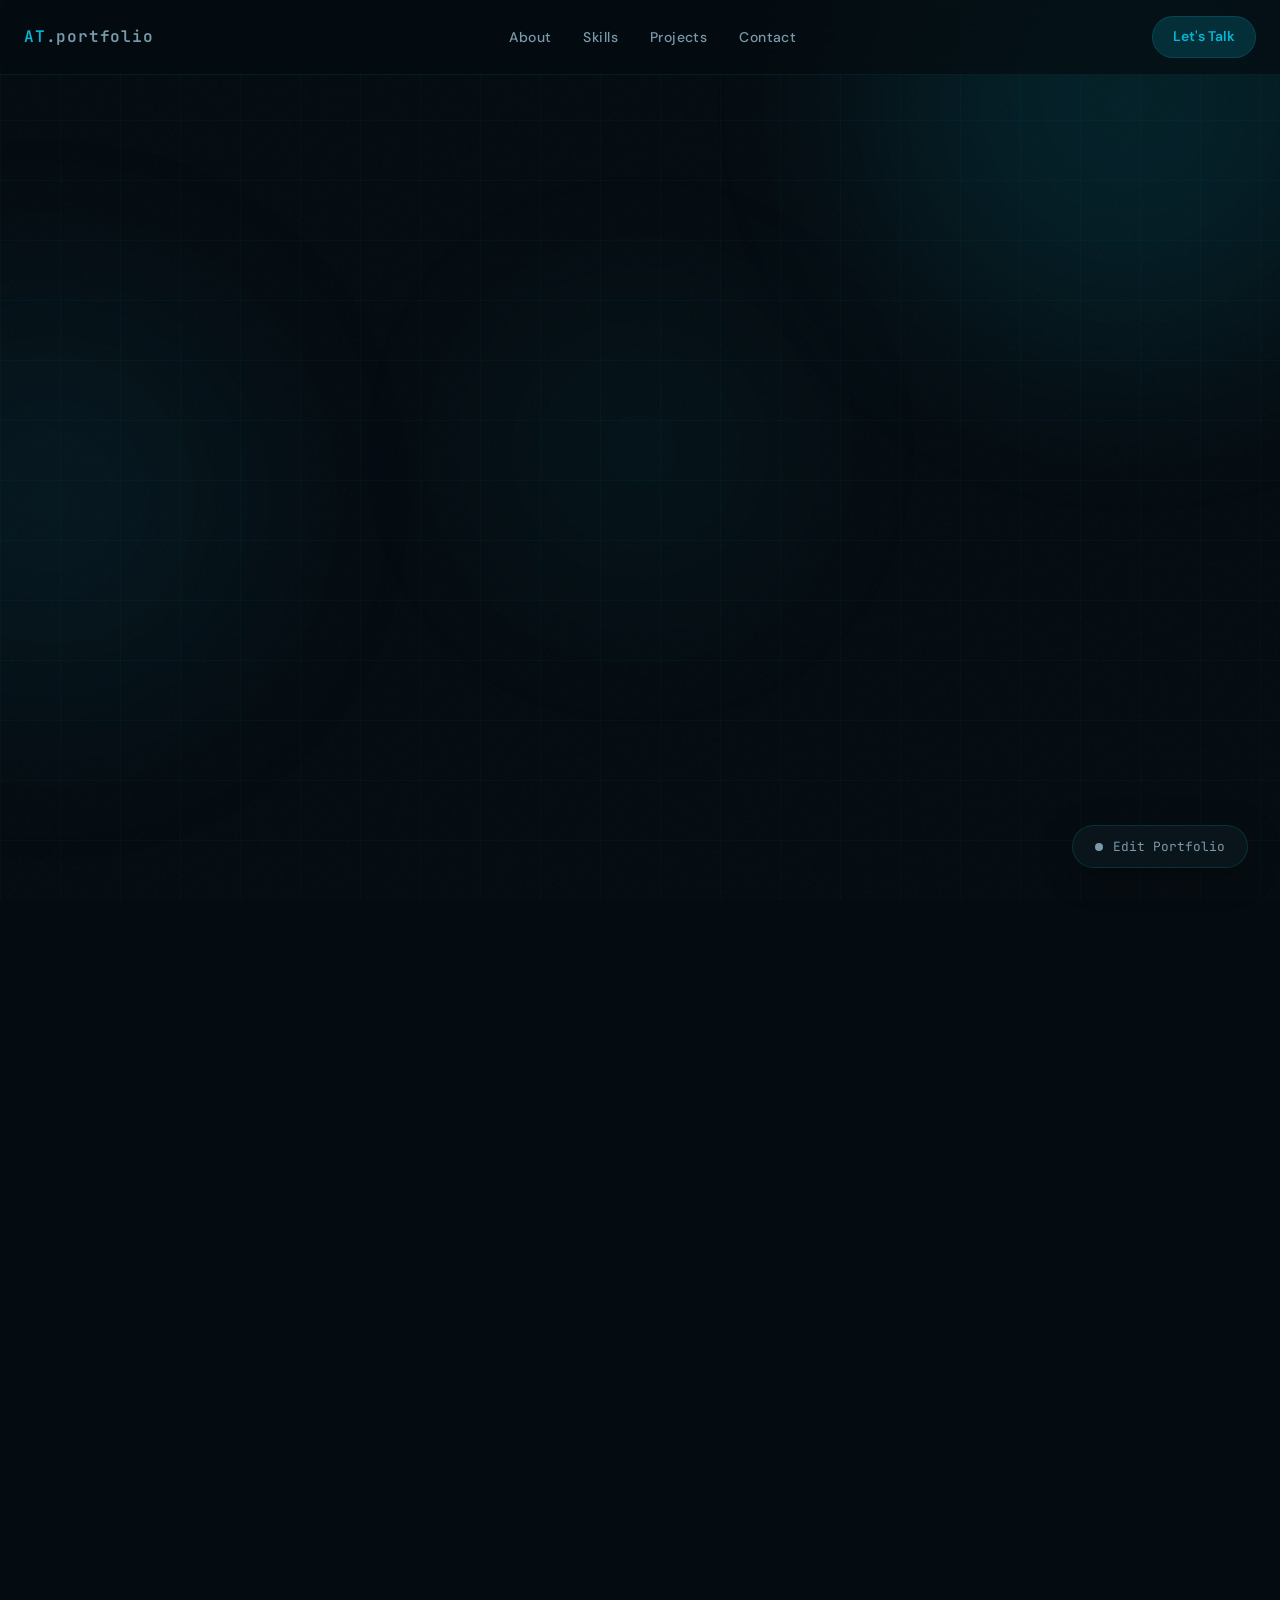
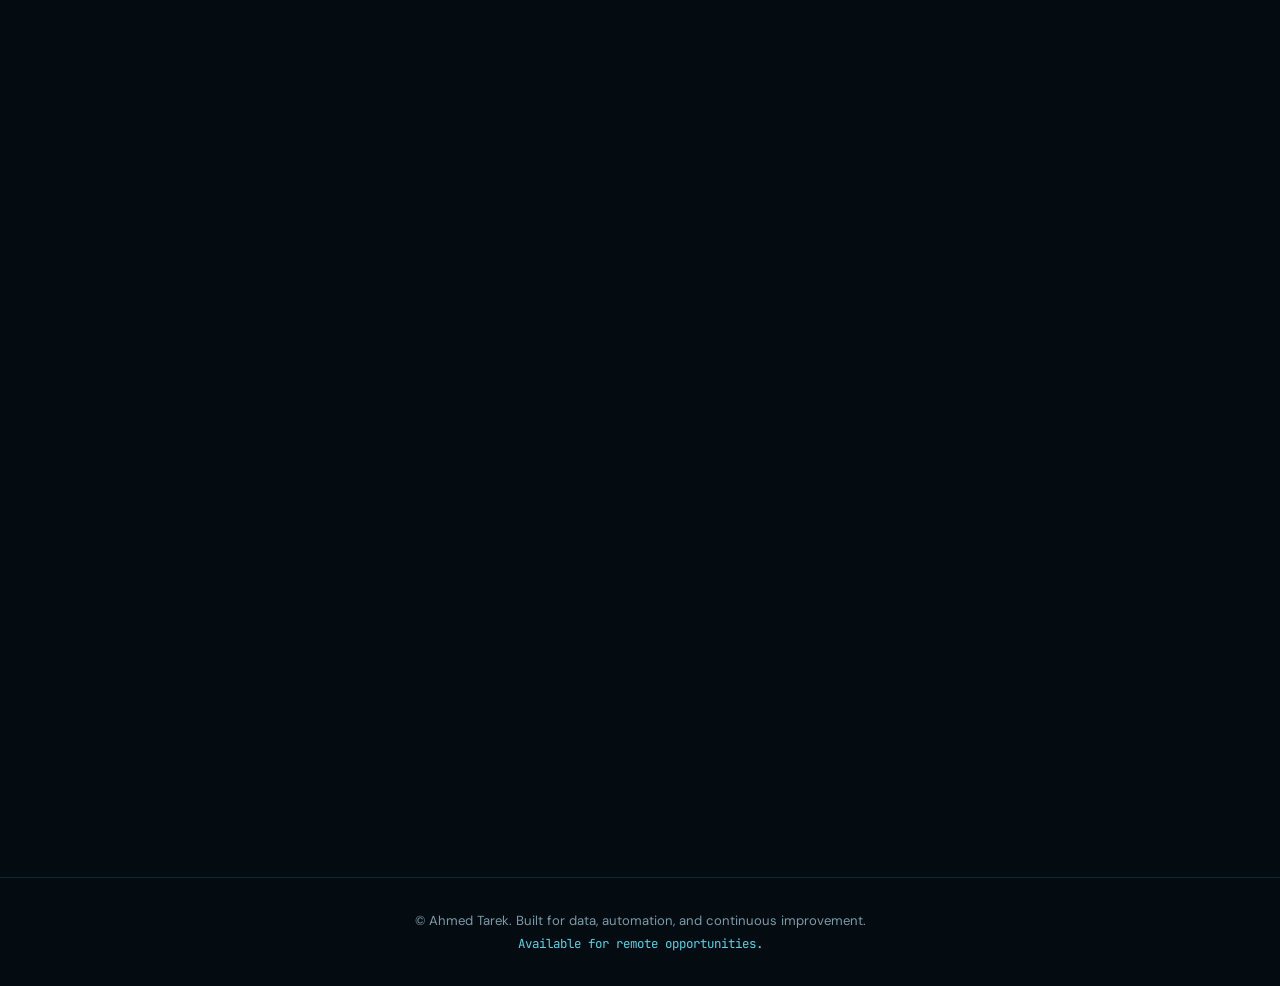
==== index.html @ b83abde2 "Add files via upload" ====
<!doctype html>
<html lang="en">
<head>
  <meta charset="UTF-8">
  <meta name="viewport" content="width=device-width, initial-scale=1.0">
  <meta name="description" content="Ahmed Tarek — data organization, Excel data cleaning, and n8n automation portfolio.">
  <meta name="theme-color" content="#050c11">
  <title>Ahmed Tarek | Data & Automation Portfolio</title>
  <link rel="preconnect" href="https://fonts.googleapis.com">
  <link rel="preconnect" href="https://fonts.gstatic.com" crossorigin>
  <link rel="stylesheet" href="styles.css">
</head>
<body>
  <div class="orb orb-1" aria-hidden="true"></div>
  <div class="orb orb-2" aria-hidden="true"></div>
  <div class="orb orb-3" aria-hidden="true"></div>

  <header id="navbar">
    <a class="nav-logo" href="#hero" aria-label="Ahmed Tarek portfolio home">AT<span>.portfolio</span></a>
    <nav aria-label="Primary navigation">
      <ul class="nav-links" id="nav-links">
        <li><a href="#about" onclick="closeMobileNav()">About</a></li>
        <li><a href="#skills" onclick="closeMobileNav()">Skills</a></li>
        <li><a href="#projects" onclick="closeMobileNav()">Projects</a></li>
        <li><a href="#contact" onclick="closeMobileNav()">Contact</a></li>
      </ul>
    </nav>
    <a class="nav-cta" href="#contact">Let's Talk</a>
    <button class="nav-hamburger" id="nav-hamburger" type="button" aria-label="Open navigation menu" aria-expanded="false" onclick="toggleMobileNav()">
      <span></span><span></span><span></span>
    </button>
  </header>

  <main>
    <section id="hero">
      <div class="hero-bg-grid" aria-hidden="true"></div>
      <div class="container" id="hero-content"></div>
    </section>

    <section id="about">
      <div class="container">
        <div class="section-header reveal">
          <p class="section-label">01 — About</p>
          <h2 class="section-title">Practical work with data and automation.</h2>
          <div class="section-line"></div>
        </div>
        <div id="about-content"></div>
      </div>
    </section>

    <section id="skills">
      <div class="container">
        <div class="section-header reveal">
          <p class="section-label">02 — Skills</p>
          <h2 class="section-title">Tools I use to make information useful.</h2>
          <div class="section-line"></div>
        </div>
        <div id="skills-content"></div>
      </div>
    </section>

    <section id="projects">
      <div class="container">
        <div class="section-header reveal">
          <p class="section-label">03 — Featured Work</p>
          <h2 class="section-title">Projects built to solve real workflow problems.</h2>
          <div class="section-line"></div>
        </div>
        <div class="projects-grid" id="projects-grid"></div>
      </div>
    </section>

    <section id="contact">
      <div class="container">
        <div class="glass reveal">
          <p class="section-label">04 — Contact</p>
          <h2 class="section-title">Let’s build something organized.</h2>
          <div class="section-line"></div>
          <p class="contact-subtitle">Open to entry-level roles, freelance data work, and workflow-automation projects.</p>
          <div class="contact-links" id="contact-links"></div>
        </div>
      </div>
    </section>
  </main>

  <footer>
    <p>© <span id="year"></span> Ahmed Tarek. Built for data, automation, and continuous improvement.</p>
    <p class="mono">Available for remote opportunities.</p>
  </footer>

  <button id="export-btn" type="button" onclick="exportUpdatedPortfolio()">⇩ Export Updated HTML</button>
  <button id="edit-fab" type="button" aria-pressed="false" onclick="toggleEditMode()"><span class="dot"></span><span class="edit-fab-label">Edit Portfolio</span></button>

  <div id="edit-modal" role="dialog" aria-modal="true" aria-labelledby="modal-title" aria-hidden="true">
    <div class="modal-box">
      <h2 class="modal-title" id="modal-title">Edit Project</h2>
      <form id="project-form">
        <div class="form-group"><label class="form-label" for="project-title-input">Project title *</label><input class="form-input" id="project-title-input" required></div>
        <div class="form-group"><label class="form-label" for="project-summary-input">Summary *</label><textarea class="form-textarea" id="project-summary-input" required></textarea></div>
        <div class="form-group"><label class="form-label" for="project-result-input">Result *</label><textarea class="form-textarea" id="project-result-input" required></textarea></div>
        <div class="form-group"><label class="form-label" for="project-tools-input">Tools — separated by commas</label><input class="form-input" id="project-tools-input" placeholder="Excel, Power Query, Data Cleaning"></div>
        <div class="form-group"><label class="form-label" for="project-image-input">Screenshot path</label><input class="form-input" id="project-image-input" placeholder="assets/projects/new-project.png"></div>
        <div class="form-group"><label class="form-label" for="project-github-input">GitHub URL</label><input class="form-input" id="project-github-input" type="url" placeholder="https://github.com/..."></div>
        <div class="form-group"><label class="form-label" for="project-demo-input">Live demo URL (optional)</label><input class="form-input" id="project-demo-input" type="url" placeholder="https://..."></div>
        <div class="modal-actions">
          <button class="modal-delete" id="delete-project-btn" type="button">Delete</button>
          <button class="modal-cancel" type="button" onclick="closeModal()">Cancel</button>
          <button class="modal-save" type="submit">Save Project</button>
        </div>
      </form>
    </div>
  </div>

  <script src="js/data.js"></script>
  <script src="js/render.js"></script>
  <script src="js/app.js"></script>
</body>
</html>
---- styles.css ----
@import url('https://fonts.googleapis.com/css2?family=DM+Sans:wght@300;400;500;600;700&family=JetBrains+Mono:wght@400;500;600&display=swap');

/* ============================================================
   AHMED TAREK PORTFOLIO  —  styles.css
   Dark theme · Teal/Cyan accent · Liquid glass cards
   ============================================================ */

/* ── Reset & Base ─────────────────────────────────────────── */
*, *::before, *::after { box-sizing: border-box; margin: 0; padding: 0; }

:root {
  --cyan:        #06B6D4;
  --cyan-dim:    rgba(6, 182, 212, 0.18);
  --cyan-glow:   rgba(6, 182, 212, 0.35);
  --cyan-subtle: rgba(6, 182, 212, 0.08);
  --bg:          #050c11;
  --bg2:         #0a141b;
  --surface:     rgba(255,255,255,0.04);
  --border:      rgba(6, 182, 212, 0.18);
  --border-hi:   rgba(255,255,255,0.12);
  --text:        #e2eaee;
  --text-dim:    #7a9aaa;
  --text-mono:   #56d4e8;
  --font-body:   'DM Sans', 'Inter', system-ui, sans-serif;
  --font-mono:   'JetBrains Mono', 'Fira Code', 'Courier New', monospace;
  --radius:      16px;
  --radius-sm:   10px;
  --blur:        blur(28px) saturate(160%);
  --shadow:      0 20px 60px rgba(0,0,0,0.5), 0 0 0 1px var(--border);
  --transition:  0.3s cubic-bezier(0.4, 0, 0.2, 1);
}

html { scroll-behavior: smooth; font-size: 16px; }

body {
  background: var(--bg);
  color: var(--text);
  font-family: var(--font-body);
  line-height: 1.7;
  overflow-x: hidden;
}

/* Import fonts from Google */

/* ── Scrollbar ────────────────────────────────────────────── */
::-webkit-scrollbar { width: 6px; }
::-webkit-scrollbar-track { background: var(--bg); }
::-webkit-scrollbar-thumb { background: var(--cyan-dim); border-radius: 3px; }

/* ── Selection ───────────────────────────────────────────── */
::selection { background: var(--cyan-dim); color: var(--cyan); }

/* ── Typography helpers ──────────────────────────────────── */
.mono     { font-family: var(--font-mono); color: var(--text-mono); }
.accent   { color: var(--cyan); }
.dim      { color: var(--text-dim); }
h1,h2,h3,h4 { font-weight: 600; line-height: 1.25; }

/* ── Liquid glass mixin ──────────────────────────────────── */
.glass {
  background: linear-gradient(
    135deg,
    rgba(6, 182, 212, 0.07) 0%,
    rgba(10, 20, 27, 0.65) 60%,
    rgba(6, 182, 212, 0.04) 100%
  );
  backdrop-filter: var(--blur);
  -webkit-backdrop-filter: var(--blur);
  border: 1px solid var(--border);
  border-top: 1px solid var(--border-hi);
  border-radius: var(--radius);
  box-shadow: var(--shadow),
              inset 0 1px 0 rgba(255,255,255,0.07),
              inset 0 -1px 0 rgba(6,182,212,0.05);
}

/* ── Noise texture overlay ───────────────────────────────── */
body::before {
  content: '';
  position: fixed;
  inset: 0;
  background-image: url("data:image/svg+xml,%3Csvg viewBox='0 0 256 256' xmlns='http://www.w3.org/2000/svg'%3E%3Cfilter id='noise'%3E%3CfeTurbulence type='fractalNoise' baseFrequency='0.9' numOctaves='4' stitchTiles='stitch'/%3E%3C/filter%3E%3Crect width='100%25' height='100%25' filter='url(%23noise)' opacity='0.04'/%3E%3C/svg%3E");
  pointer-events: none;
  z-index: 0;
  opacity: 0.5;
}

/* ── Ambient glow orbs ───────────────────────────────────── */
.orb {
  position: fixed;
  border-radius: 50%;
  filter: blur(100px);
  opacity: 0.12;
  pointer-events: none;
  z-index: 0;
}
.orb-1 { width: 500px; height: 500px; background: var(--cyan); top: -150px; right: -100px; animation: orbFloat 12s ease-in-out infinite; }
.orb-2 { width: 400px; height: 400px; background: #0e7490; bottom: 200px; left: -150px; animation: orbFloat 16s ease-in-out infinite reverse; }
.orb-3 { width: 300px; height: 300px; background: var(--cyan); top: 50%; left: 50%; transform: translate(-50%,-50%); animation: orbFloat 20s ease-in-out infinite; opacity: 0.06; }

@keyframes orbFloat {
  0%,100% { transform: translate(0,0) scale(1); }
  33%      { transform: translate(30px,-20px) scale(1.05); }
  66%      { transform: translate(-20px,30px) scale(0.97); }
}

/* ── Layout ───────────────────────────────────────────────── */
.container { max-width: 1100px; margin: 0 auto; padding: 0 24px; position: relative; z-index: 1; }

section { padding: 100px 0; }

/* ── Navbar ───────────────────────────────────────────────── */
#navbar {
  position: fixed; top: 0; left: 0; right: 0; z-index: 100;
  padding: 16px 24px;
  background: rgba(5, 12, 17, 0.7);
  backdrop-filter: blur(20px);
  -webkit-backdrop-filter: blur(20px);
  border-bottom: 1px solid rgba(6,182,212,0.1);
  display: flex; align-items: center; justify-content: space-between;
  transition: var(--transition);
}
#navbar.scrolled { background: rgba(5, 12, 17, 0.92); }

.nav-logo {
  font-family: var(--font-mono);
  color: var(--cyan);
  font-size: 1rem;
  font-weight: 600;
  letter-spacing: 0.05em;
  text-decoration: none;
}
.nav-logo span { color: var(--text-dim); }

.nav-links { display: flex; gap: 32px; list-style: none; }
.nav-links a {
  color: var(--text-dim);
  text-decoration: none;
  font-size: 0.875rem;
  font-weight: 500;
  transition: color var(--transition);
  letter-spacing: 0.03em;
}
.nav-links a:hover { color: var(--cyan); }

.nav-cta {
  background: var(--cyan-dim);
  border: 1px solid var(--border);
  color: var(--cyan);
  padding: 8px 20px;
  border-radius: 50px;
  font-size: 0.875rem;
  font-weight: 600;
  cursor: pointer;
  transition: var(--transition);
  text-decoration: none;
}
.nav-cta:hover { background: var(--cyan-glow); }

/* ── Hero ─────────────────────────────────────────────────── */
#hero {
  min-height: 100vh;
  display: flex; align-items: center;
  padding-top: 80px;
  position: relative;
  overflow: hidden;
}

.hero-grid {
  display: grid;
  grid-template-columns: 1fr auto;
  gap: 80px;
  align-items: center;
}

.hero-badge {
  display: inline-flex; align-items: center; gap: 8px;
  background: var(--cyan-subtle);
  border: 1px solid var(--border);
  border-radius: 50px;
  padding: 6px 16px;
  font-family: var(--font-mono);
  font-size: 0.78rem;
  color: var(--cyan);
  margin-bottom: 24px;
}
.hero-badge::before { content: '●'; font-size: 0.6rem; animation: blink 1.5s ease-in-out infinite; }
@keyframes blink { 0%,100% { opacity: 1; } 50% { opacity: 0.3; } }

.hero-title {
  font-size: clamp(2.4rem, 5vw, 4rem);
  font-weight: 700;
  letter-spacing: -0.02em;
  margin-bottom: 8px;
  line-height: 1.1;
}

.hero-tagline {
  font-family: var(--font-mono);
  font-size: clamp(0.85rem, 1.5vw, 1rem);
  color: var(--text-mono);
  margin-bottom: 32px;
  letter-spacing: 0.05em;
}

.hero-desc {
  color: var(--text-dim);
  font-size: 1.05rem;
  max-width: 520px;
  margin-bottom: 40px;
  line-height: 1.8;
}

.hero-btns { display: flex; gap: 16px; flex-wrap: wrap; }

.btn-primary {
  background: linear-gradient(135deg, var(--cyan), #0891b2);
  color: #050c11;
  padding: 12px 28px;
  border-radius: 50px;
  font-weight: 700;
  font-size: 0.9rem;
  text-decoration: none;
  border: none; cursor: pointer;
  transition: var(--transition);
  box-shadow: 0 0 24px var(--cyan-glow);
}
.btn-primary:hover { transform: translateY(-2px); box-shadow: 0 0 40px var(--cyan-glow); }

.btn-secondary {
  background: var(--cyan-subtle);
  color: var(--cyan);
  padding: 12px 28px;
  border-radius: 50px;
  font-weight: 600;
  font-size: 0.9rem;
  text-decoration: none;
  border: 1px solid var(--border);
  cursor: pointer;
  transition: var(--transition);
}
.btn-secondary:hover { background: var(--cyan-dim); transform: translateY(-2px); }

/* Profile photo */
.hero-photo-wrap {
  position: relative;
  flex-shrink: 0;
}
.hero-photo-ring {
  width: 220px; height: 220px;
  border-radius: 50%;
  padding: 3px;
  background: linear-gradient(135deg, var(--cyan), #0e7490, transparent);
  animation: rotateBorder 6s linear infinite;
}
@keyframes rotateBorder {
  from { transform: rotate(0deg); }
  to   { transform: rotate(360deg); }
}
.hero-photo {
  width: 100%; height: 100%;
  border-radius: 50%;
  object-fit: cover;
  background: var(--bg2);
  display: block;
  border: 3px solid var(--bg);
}
.hero-photo-glow {
  position: absolute;
  inset: -20px;
  border-radius: 50%;
  background: radial-gradient(circle, var(--cyan-glow) 0%, transparent 70%);
  z-index: -1;
  animation: glowPulse 3s ease-in-out infinite;
}
@keyframes glowPulse {
  0%,100% { opacity: 0.4; transform: scale(1); }
  50%      { opacity: 0.7; transform: scale(1.05); }
}

/* Parallax BG grid */
.hero-bg-grid {
  position: absolute;
  inset: 0;
  background-image:
    linear-gradient(rgba(6,182,212,0.04) 1px, transparent 1px),
    linear-gradient(90deg, rgba(6,182,212,0.04) 1px, transparent 1px);
  background-size: 60px 60px;
  z-index: 0;
  transform-origin: center;
}

/* ── Section headers ─────────────────────────────────────── */
.section-header { margin-bottom: 56px; }
.section-label {
  font-family: var(--font-mono);
  font-size: 0.78rem;
  color: var(--cyan);
  letter-spacing: 0.12em;
  text-transform: uppercase;
  margin-bottom: 10px;
}
.section-title {
  font-size: clamp(1.8rem, 3vw, 2.6rem);
  font-weight: 700;
  letter-spacing: -0.02em;
}
.section-line {
  width: 48px; height: 3px;
  background: linear-gradient(90deg, var(--cyan), transparent);
  border-radius: 2px;
  margin-top: 16px;
}

/* ── About ────────────────────────────────────────────────── */
#about .glass {
  padding: 40px 48px;
  display: grid;
  grid-template-columns: 1fr 1fr;
  gap: 48px;
  align-items: center;
}
.about-text p { color: var(--text-dim); font-size: 1rem; line-height: 1.9; margin-bottom: 16px; }
.about-stats { display: flex; flex-direction: column; gap: 20px; }
.stat-item {
  background: var(--cyan-subtle);
  border: 1px solid var(--border);
  border-radius: var(--radius-sm);
  padding: 20px 24px;
}
.stat-number { font-size: 2rem; font-weight: 700; color: var(--cyan); font-family: var(--font-mono); }
.stat-label  { font-size: 0.85rem; color: var(--text-dim); margin-top: 2px; }

/* ── Skills ───────────────────────────────────────────────── */
#skills .skills-grid {
  display: grid;
  grid-template-columns: repeat(3, 1fr);
  gap: 24px;
}
.skill-card { padding: 28px 24px; }
.skill-cat-title {
  font-family: var(--font-mono);
  font-size: 0.8rem;
  color: var(--cyan);
  letter-spacing: 0.1em;
  text-transform: uppercase;
  margin-bottom: 24px;
  border-bottom: 1px solid var(--border);
  padding-bottom: 12px;
}
.skill-item { margin-bottom: 20px; }
.skill-info { display: flex; justify-content: space-between; align-items: center; margin-bottom: 8px; }
.skill-name  { font-size: 0.9rem; font-weight: 500; }
.skill-label {
  font-family: var(--font-mono);
  font-size: 0.72rem;
  color: var(--text-mono);
  background: var(--cyan-subtle);
  border: 1px solid var(--border);
  padding: 2px 10px;
  border-radius: 20px;
}
.skill-bar-bg {
  height: 6px;
  background: rgba(255,255,255,0.06);
  border-radius: 3px;
  overflow: hidden;
}
.skill-bar-fill {
  height: 100%;
  background: linear-gradient(90deg, var(--cyan), #06d6f0);
  border-radius: 3px;
  width: 0;
  transition: width 1.2s cubic-bezier(0.4, 0, 0.2, 1);
  box-shadow: 0 0 8px var(--cyan-glow);
}
.skill-bar-fill.animated { width: var(--target-width); }

/* ── Projects ─────────────────────────────────────────────── */
#projects .projects-grid {
  display: grid;
  grid-template-columns: repeat(2, 1fr);
  gap: 28px;
}

.project-card {
  position: relative;
  overflow: hidden;
  transition: transform var(--transition), box-shadow var(--transition);
  cursor: default;
}
.project-card:hover {
  transform: translateY(-6px);
  box-shadow: 0 32px 80px rgba(0,0,0,0.6), 0 0 0 1px var(--border), 0 0 40px rgba(6,182,212,0.12);
}

.project-img {
  width: 100%;
  aspect-ratio: 16/9;
  object-fit: cover;
  background: var(--bg2);
  display: block;
  border-bottom: 1px solid var(--border);
  border-radius: var(--radius) var(--radius) 0 0;
}
.project-img-placeholder {
  width: 100%;
  aspect-ratio: 16/9;
  background: linear-gradient(135deg, var(--bg2) 0%, rgba(6,182,212,0.05) 100%);
  display: flex; align-items: center; justify-content: center;
  color: var(--text-dim);
  font-family: var(--font-mono);
  font-size: 0.8rem;
  border-bottom: 1px solid var(--border);
  border-radius: var(--radius) var(--radius) 0 0;
  letter-spacing: 0.08em;
}

.project-body { padding: 28px; }

.project-title {
  font-size: 1.15rem;
  font-weight: 700;
  margin-bottom: 12px;
  letter-spacing: -0.01em;
}

.project-summary {
  color: var(--text-dim);
  font-size: 0.9rem;
  line-height: 1.75;
  margin-bottom: 16px;
}

.project-result {
  background: var(--cyan-subtle);
  border: 1px solid var(--border);
  border-radius: var(--radius-sm);
  padding: 12px 16px;
  font-size: 0.85rem;
  color: var(--text-mono);
  margin-bottom: 20px;
  font-family: var(--font-mono);
  line-height: 1.5;
}
.project-result::before { content: '→ '; color: var(--cyan); }

.project-tools { display: flex; flex-wrap: wrap; gap: 8px; margin-bottom: 24px; }
.tool-tag {
  font-family: var(--font-mono);
  font-size: 0.72rem;
  color: var(--text-dim);
  background: rgba(255,255,255,0.04);
  border: 1px solid rgba(255,255,255,0.08);
  padding: 4px 12px;
  border-radius: 20px;
  letter-spacing: 0.04em;
}

.project-links { display: flex; gap: 12px; }

.project-link {
  display: inline-flex; align-items: center; gap: 6px;
  font-size: 0.82rem;
  font-weight: 600;
  color: var(--cyan);
  text-decoration: none;
  padding: 8px 18px;
  border: 1px solid var(--border);
  border-radius: 50px;
  background: var(--cyan-subtle);
  transition: var(--transition);
}
.project-link:hover { background: var(--cyan-dim); }

/* Edit mode overlay */
.edit-overlay {
  display: none;
  position: absolute;
  inset: 0;
  background: rgba(6,182,212,0.12);
  backdrop-filter: blur(2px);
  border-radius: var(--radius);
  align-items: flex-start;
  justify-content: flex-end;
  padding: 12px;
  z-index: 10;
}
body.edit-mode .project-card:hover .edit-overlay { display: flex; }
.edit-btn-icon {
  background: var(--cyan);
  color: #050c11;
  border: none;
  border-radius: 8px;
  padding: 8px 14px;
  font-size: 0.8rem;
  font-weight: 700;
  cursor: pointer;
  font-family: var(--font-mono);
}

/* Add project card */
.project-card-add {
  border: 2px dashed var(--border);
  border-radius: var(--radius);
  display: none;
  align-items: center;
  justify-content: center;
  flex-direction: column;
  gap: 12px;
  min-height: 300px;
  cursor: pointer;
  transition: var(--transition);
  background: var(--cyan-subtle);
}
body.edit-mode .project-card-add { display: flex; }
.project-card-add:hover { border-color: var(--cyan); background: var(--cyan-dim); }
.project-card-add span { color: var(--text-dim); font-size: 0.9rem; }
.add-icon { font-size: 2.5rem; color: var(--cyan); }

/* ── Contact ──────────────────────────────────────────────── */
#contact .glass { padding: 48px; text-align: center; }
#contact .section-line { margin: 16px auto 0; }
.contact-subtitle { color: var(--text-dim); margin: 24px auto 40px; max-width: 480px; font-size: 1rem; }
.contact-links { display: flex; flex-wrap: wrap; gap: 16px; justify-content: center; }
.contact-link {
  display: flex; align-items: center; gap: 10px;
  background: var(--cyan-subtle);
  border: 1px solid var(--border);
  border-radius: var(--radius-sm);
  padding: 14px 24px;
  text-decoration: none;
  color: var(--text);
  font-size: 0.9rem;
  font-weight: 500;
  transition: var(--transition);
}
.contact-link:hover { background: var(--cyan-dim); color: var(--cyan); border-color: var(--cyan); transform: translateY(-2px); }
.contact-link svg { width: 18px; height: 18px; flex-shrink: 0; }

/* ── Footer ───────────────────────────────────────────────── */
footer {
  border-top: 1px solid var(--border);
  padding: 32px 24px;
  text-align: center;
  color: var(--text-dim);
  font-size: 0.82rem;
  position: relative; z-index: 1;
}
footer .mono { font-size: 0.78rem; }

/* ── Edit mode UI ─────────────────────────────────────────── */
#edit-fab {
  position: fixed;
  bottom: 32px; right: 32px;
  z-index: 200;
  background: var(--bg2);
  border: 1px solid var(--border);
  border-radius: 50px;
  padding: 12px 22px;
  display: flex; align-items: center; gap: 10px;
  cursor: pointer;
  font-family: var(--font-mono);
  font-size: 0.8rem;
  color: var(--text-dim);
  transition: var(--transition);
  box-shadow: 0 8px 32px rgba(0,0,0,0.4);
}
#edit-fab:hover { border-color: var(--cyan); color: var(--cyan); }
#edit-fab.active { background: var(--cyan); color: #050c11; border-color: var(--cyan); }
#edit-fab .dot { width: 8px; height: 8px; border-radius: 50%; background: currentColor; }

#export-btn {
  position: fixed;
  bottom: 90px; right: 32px;
  z-index: 200;
  background: linear-gradient(135deg, var(--cyan), #0891b2);
  border: none;
  border-radius: 50px;
  padding: 12px 22px;
  display: none;
  align-items: center; gap: 8px;
  cursor: pointer;
  font-family: var(--font-mono);
  font-size: 0.8rem;
  color: #050c11;
  font-weight: 700;
  transition: var(--transition);
  box-shadow: 0 0 24px var(--cyan-glow);
}
body.edit-mode #export-btn { display: flex; }
#export-btn:hover { transform: translateY(-2px); box-shadow: 0 0 40px var(--cyan-glow); }

/* ── Modal ────────────────────────────────────────────────── */
#edit-modal {
  display: none;
  position: fixed; inset: 0;
  z-index: 500;
  background: rgba(5,12,17,0.85);
  backdrop-filter: blur(8px);
  align-items: center; justify-content: center;
  padding: 24px;
}
#edit-modal.open { display: flex; }
.modal-box {
  width: 100%; max-width: 620px;
  max-height: 90vh;
  overflow-y: auto;
  background: var(--bg2);
  border: 1px solid var(--border);
  border-radius: var(--radius);
  padding: 36px;
  box-shadow: 0 40px 100px rgba(0,0,0,0.6);
}
.modal-title {
  font-size: 1.2rem;
  font-weight: 700;
  margin-bottom: 28px;
  color: var(--cyan);
  font-family: var(--font-mono);
  border-bottom: 1px solid var(--border);
  padding-bottom: 16px;
}
.form-group { margin-bottom: 20px; }
.form-label {
  display: block;
  font-family: var(--font-mono);
  font-size: 0.78rem;
  color: var(--text-dim);
  text-transform: uppercase;
  letter-spacing: 0.08em;
  margin-bottom: 8px;
}
.form-input, .form-textarea {
  width: 100%;
  background: rgba(255,255,255,0.04);
  border: 1px solid var(--border);
  border-radius: var(--radius-sm);
  padding: 12px 16px;
  color: var(--text);
  font-family: var(--font-body);
  font-size: 0.9rem;
  outline: none;
  transition: border-color var(--transition);
}
.form-input:focus, .form-textarea:focus { border-color: var(--cyan); }
.form-textarea { min-height: 100px; resize: vertical; }
.modal-actions { display: flex; gap: 12px; justify-content: flex-end; margin-top: 24px; }
.modal-save {
  background: linear-gradient(135deg, var(--cyan), #0891b2);
  color: #050c11; border: none;
  padding: 10px 24px;
  border-radius: 50px;
  font-weight: 700; font-size: 0.875rem;
  cursor: pointer; transition: var(--transition);
}
.modal-save:hover { transform: translateY(-1px); }
.modal-cancel {
  background: transparent;
  color: var(--text-dim);
  border: 1px solid var(--border);
  padding: 10px 24px;
  border-radius: 50px;
  font-size: 0.875rem;
  cursor: pointer; transition: var(--transition);
}
.modal-cancel:hover { border-color: var(--text-dim); color: var(--text); }
.modal-delete {
  background: rgba(239,68,68,0.1);
  color: #f87171;
  border: 1px solid rgba(239,68,68,0.3);
  padding: 10px 24px;
  border-radius: 50px;
  font-size: 0.875rem;
  cursor: pointer; transition: var(--transition);
  margin-right: auto;
}
.modal-delete:hover { background: rgba(239,68,68,0.2); }

/* ── Scroll animations ───────────────────────────────────── */
.reveal {
  opacity: 0;
  transform: translateY(40px);
  transition: opacity 0.7s cubic-bezier(0.4,0,0.2,1), transform 0.7s cubic-bezier(0.4,0,0.2,1);
}
.reveal.visible { opacity: 1; transform: translateY(0); }
.reveal-delay-1 { transition-delay: 0.1s; }
.reveal-delay-2 { transition-delay: 0.2s; }
.reveal-delay-3 { transition-delay: 0.3s; }

/* ── Mobile nav ───────────────────────────────────────────── */
.nav-hamburger { display: none; cursor: pointer; flex-direction: column; gap: 5px; background: none; border: none; padding: 4px; }
.nav-hamburger span { width: 22px; height: 2px; background: var(--text-dim); border-radius: 1px; transition: var(--transition); display: block; }

/* ── Responsive ───────────────────────────────────────────── */
@media (max-width: 900px) {
  .hero-grid { grid-template-columns: 1fr; text-align: center; }
  .hero-photo-wrap { margin: 0 auto; }
  .hero-desc { max-width: 100%; }
  .hero-btns { justify-content: center; }
  #about .glass { grid-template-columns: 1fr; gap: 32px; }
  #skills .skills-grid { grid-template-columns: 1fr; }
  #projects .projects-grid { grid-template-columns: 1fr; }
}
@media (max-width: 600px) {
  .nav-links { display: none; }
  .nav-hamburger { display: flex; }
  #about .glass { padding: 24px; }
  .modal-box { padding: 24px; }
}


/* ── Portfolio completion additions ──────────────────────── */
.project-card-add { font: inherit; color: inherit; }
.nav-hamburger { z-index: 101; }
.nav-cta { display: inline-flex; align-items: center; justify-content: center; }
#export-btn:disabled { opacity: 0.7; cursor: wait; transform: none; }

@media (max-width: 600px) {
  #navbar { padding: 14px 18px; }
  .nav-cta { display: none; }
  .nav-links.mobile-open {
    display: flex;
    position: absolute;
    top: calc(100% + 1px);
    left: 0;
    right: 0;
    flex-direction: column;
    gap: 0;
    padding: 12px 18px 18px;
    background: rgba(5, 12, 17, 0.98);
    border-bottom: 1px solid var(--border);
  }
  .nav-links.mobile-open a { display: block; padding: 12px 0; }
  .hero-photo-ring { width: 180px; height: 180px; }
  section { padding: 72px 0; }
  #contact .glass { padding: 32px 22px; }
  #edit-fab { right: 18px; bottom: 18px; }
  #export-btn { right: 18px; bottom: 78px; }
}
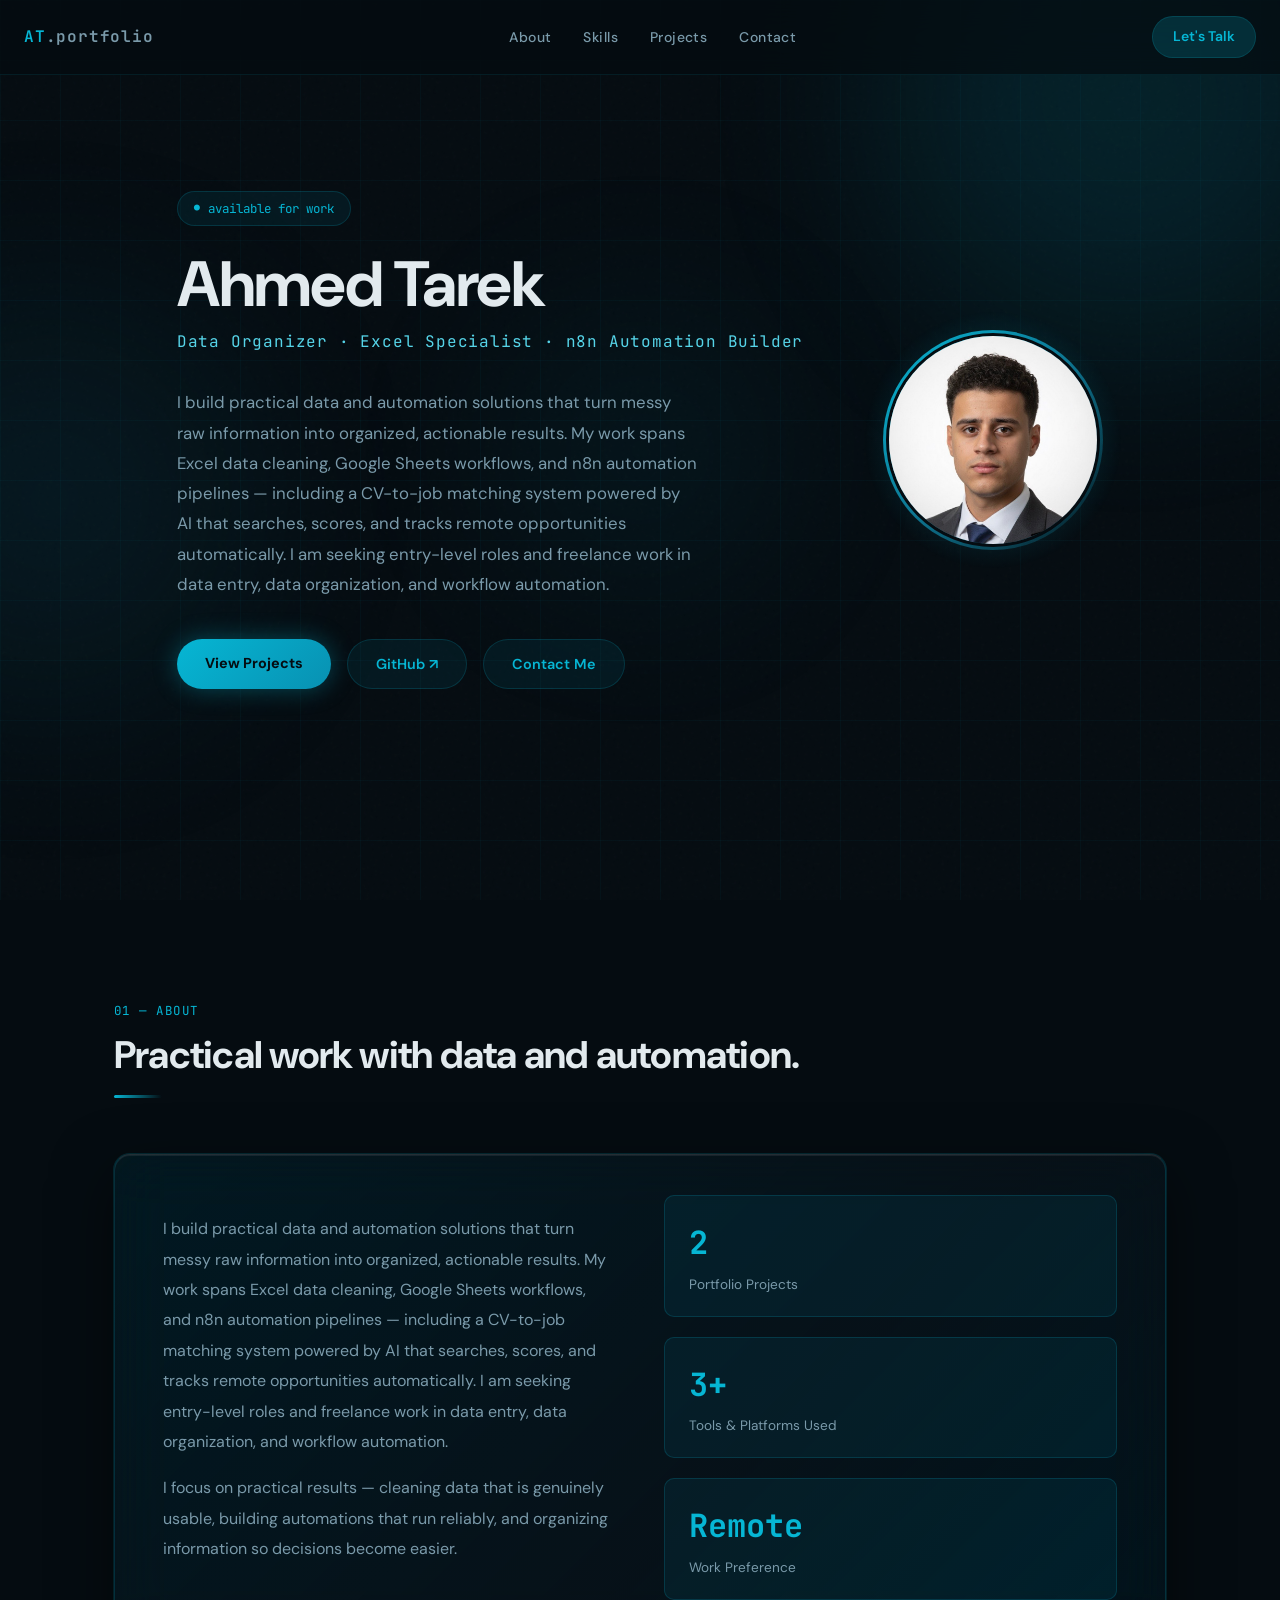
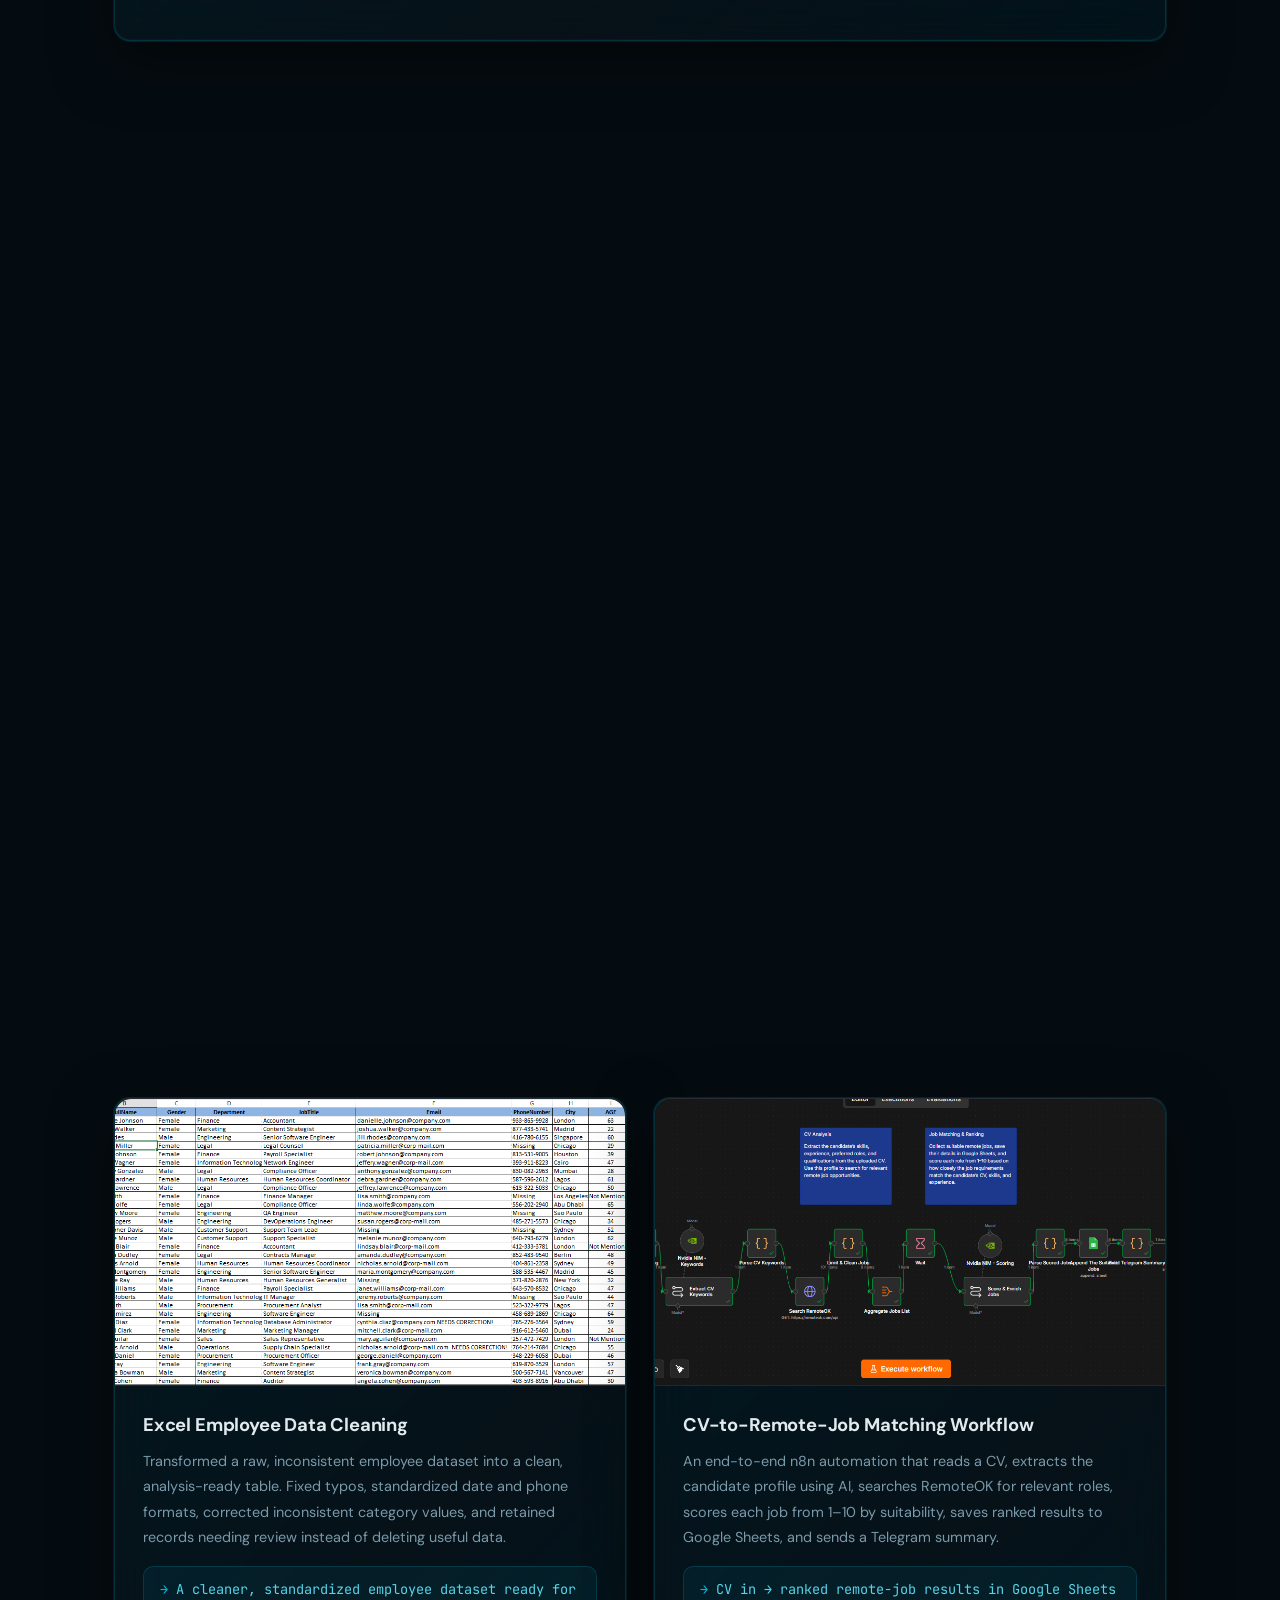
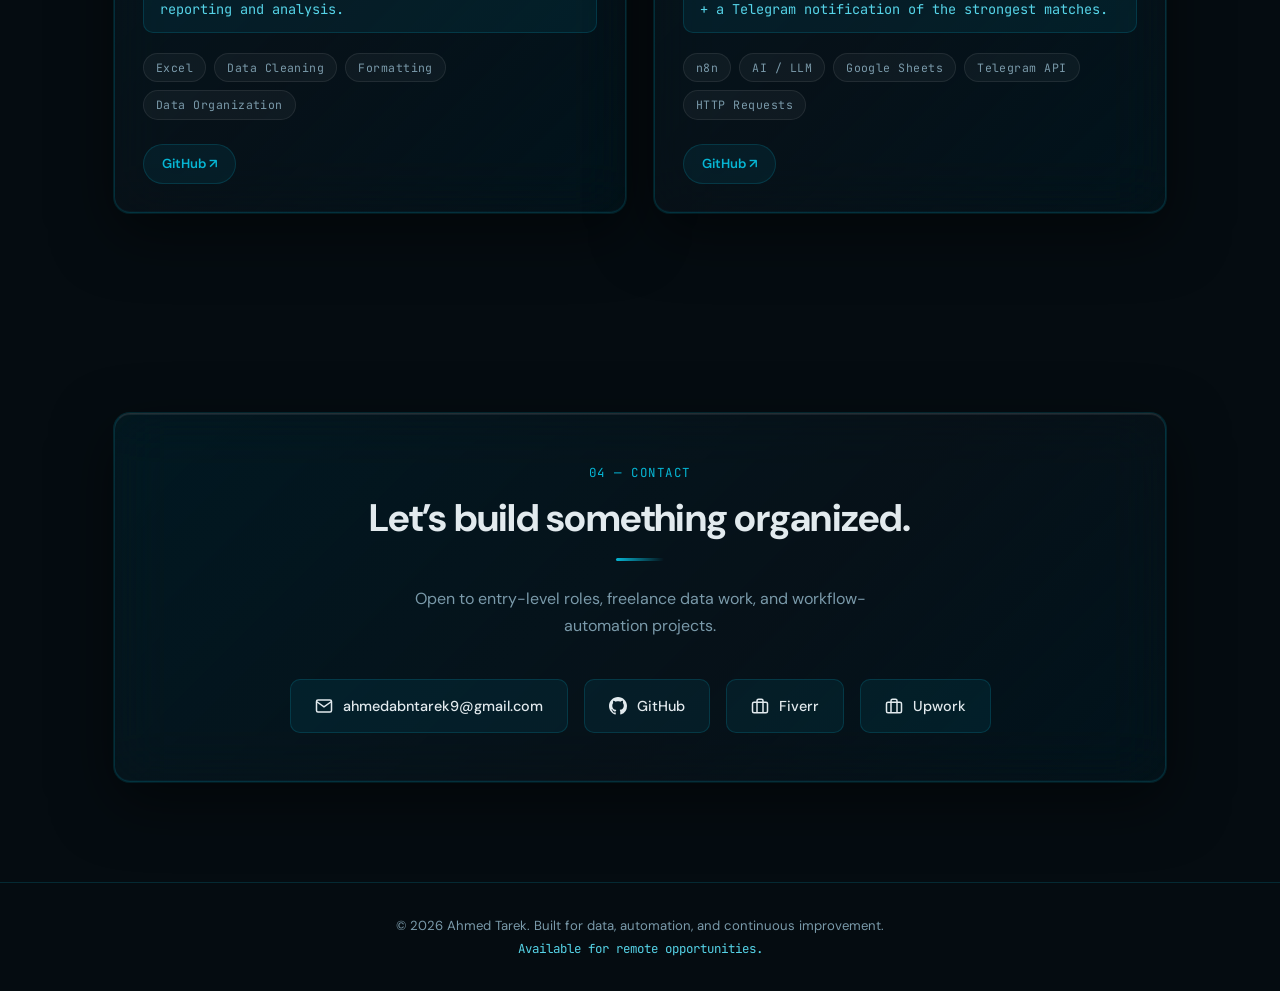
==== commit edf0bff8: "Remove export and edit buttons from index.html Removed export and edit buttons from the footer." ====
--- a/index.html
+++ b/index.html
@@ -88,8 +88,6 @@
     <p class="mono">Available for remote opportunities.</p>
   </footer>
 
-  <button id="export-btn" type="button" onclick="exportUpdatedPortfolio()">⇩ Export Updated HTML</button>
-  <button id="edit-fab" type="button" aria-pressed="false" onclick="toggleEditMode()"><span class="dot"></span><span class="edit-fab-label">Edit Portfolio</span></button>
 
   <div id="edit-modal" role="dialog" aria-modal="true" aria-labelledby="modal-title" aria-hidden="true">
     <div class="modal-box">
--- a/styles.css
+++ b/styles.css
@@ -251,7 +251,7 @@
   border-radius: 50%;
   padding: 3px;
   background: linear-gradient(135deg, var(--cyan), #0e7490, transparent);
-  animation: rotateBorder 6s linear infinite;
+  animation: none;
 }
 @keyframes rotateBorder {
   from { transform: rotate(0deg); }
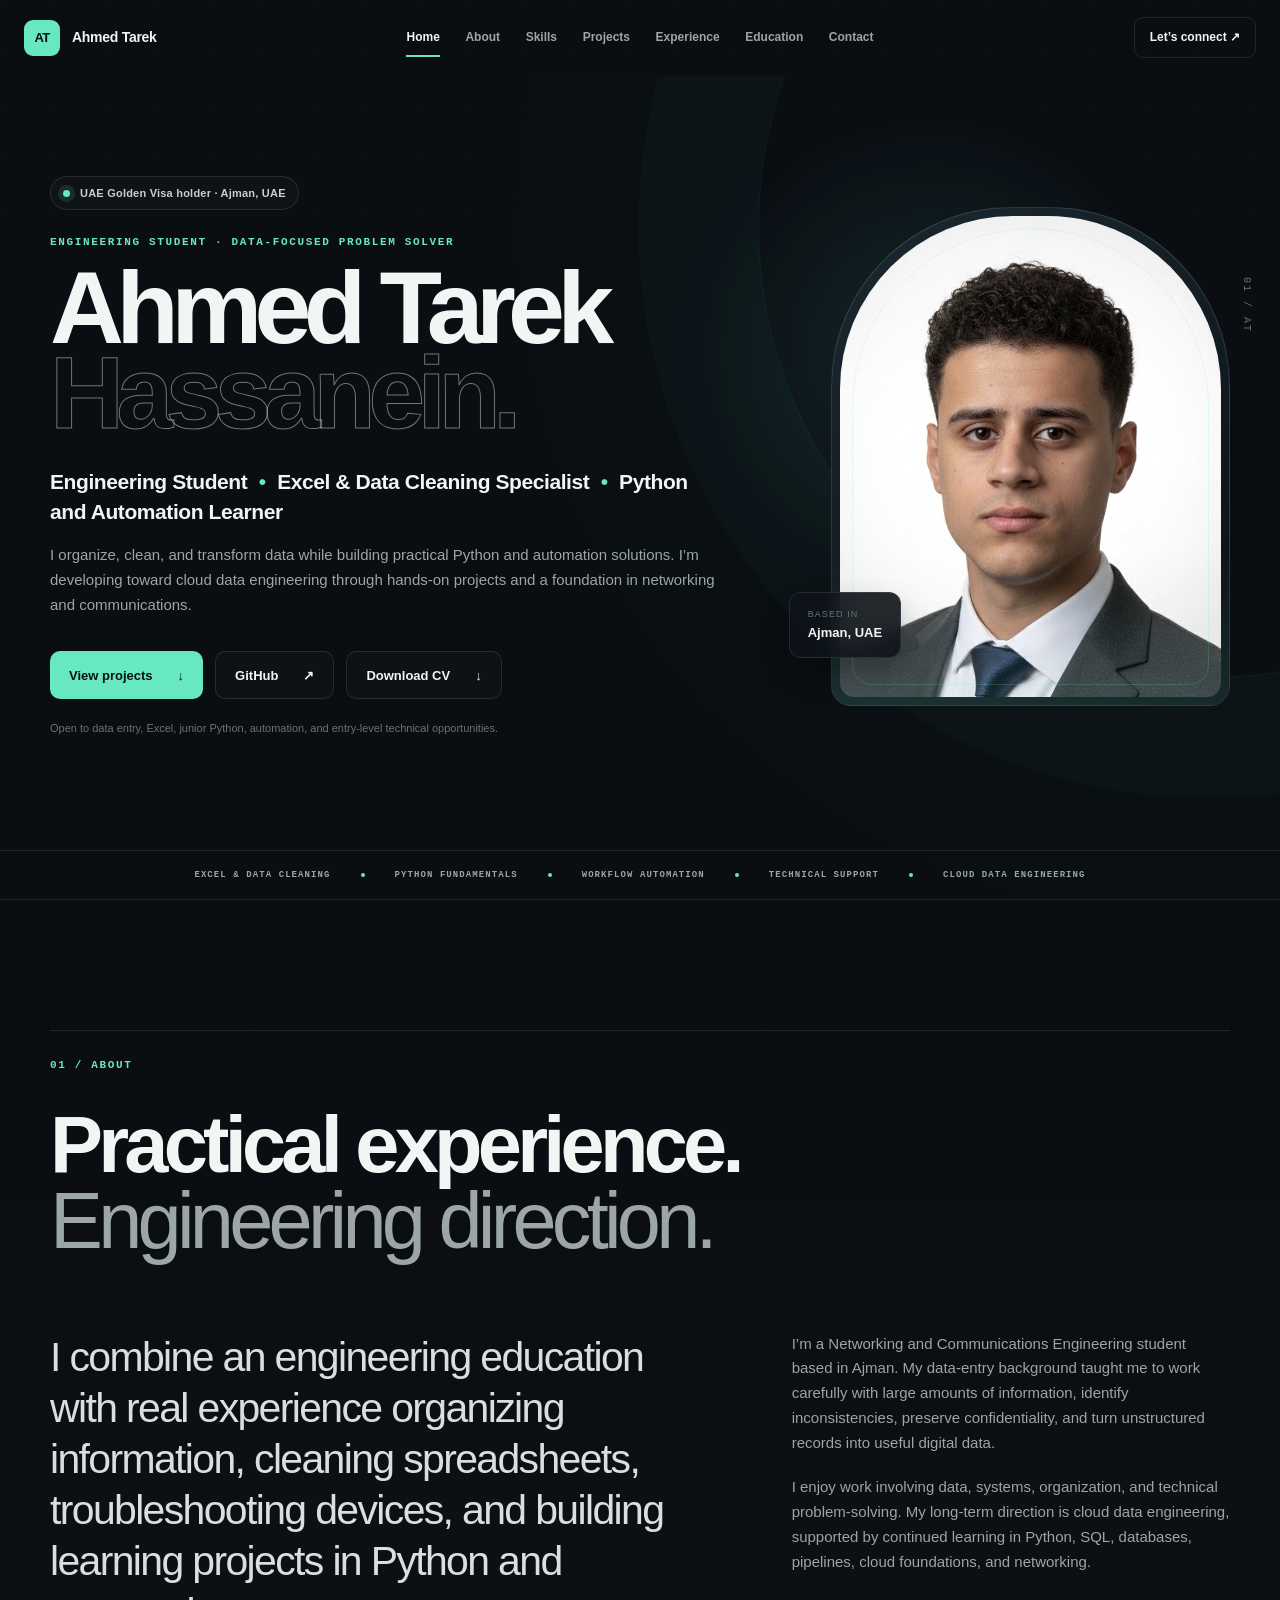
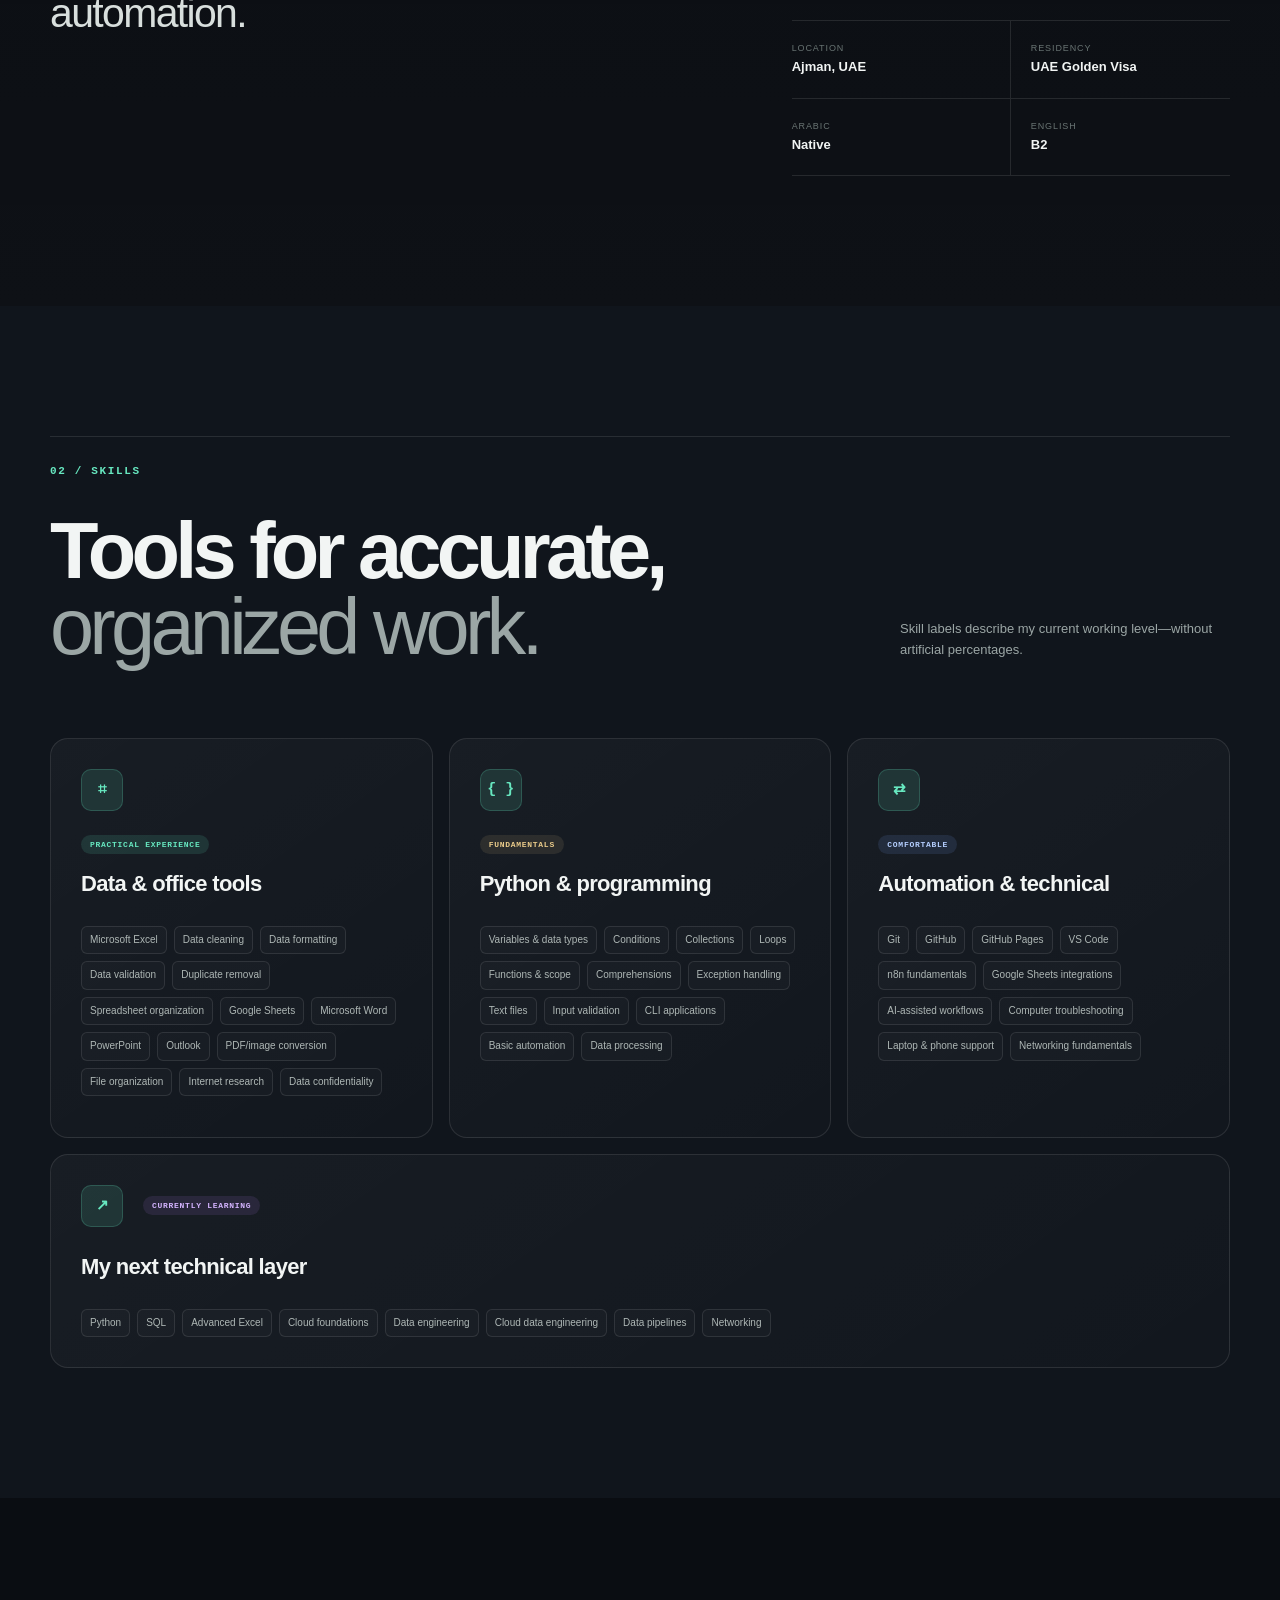
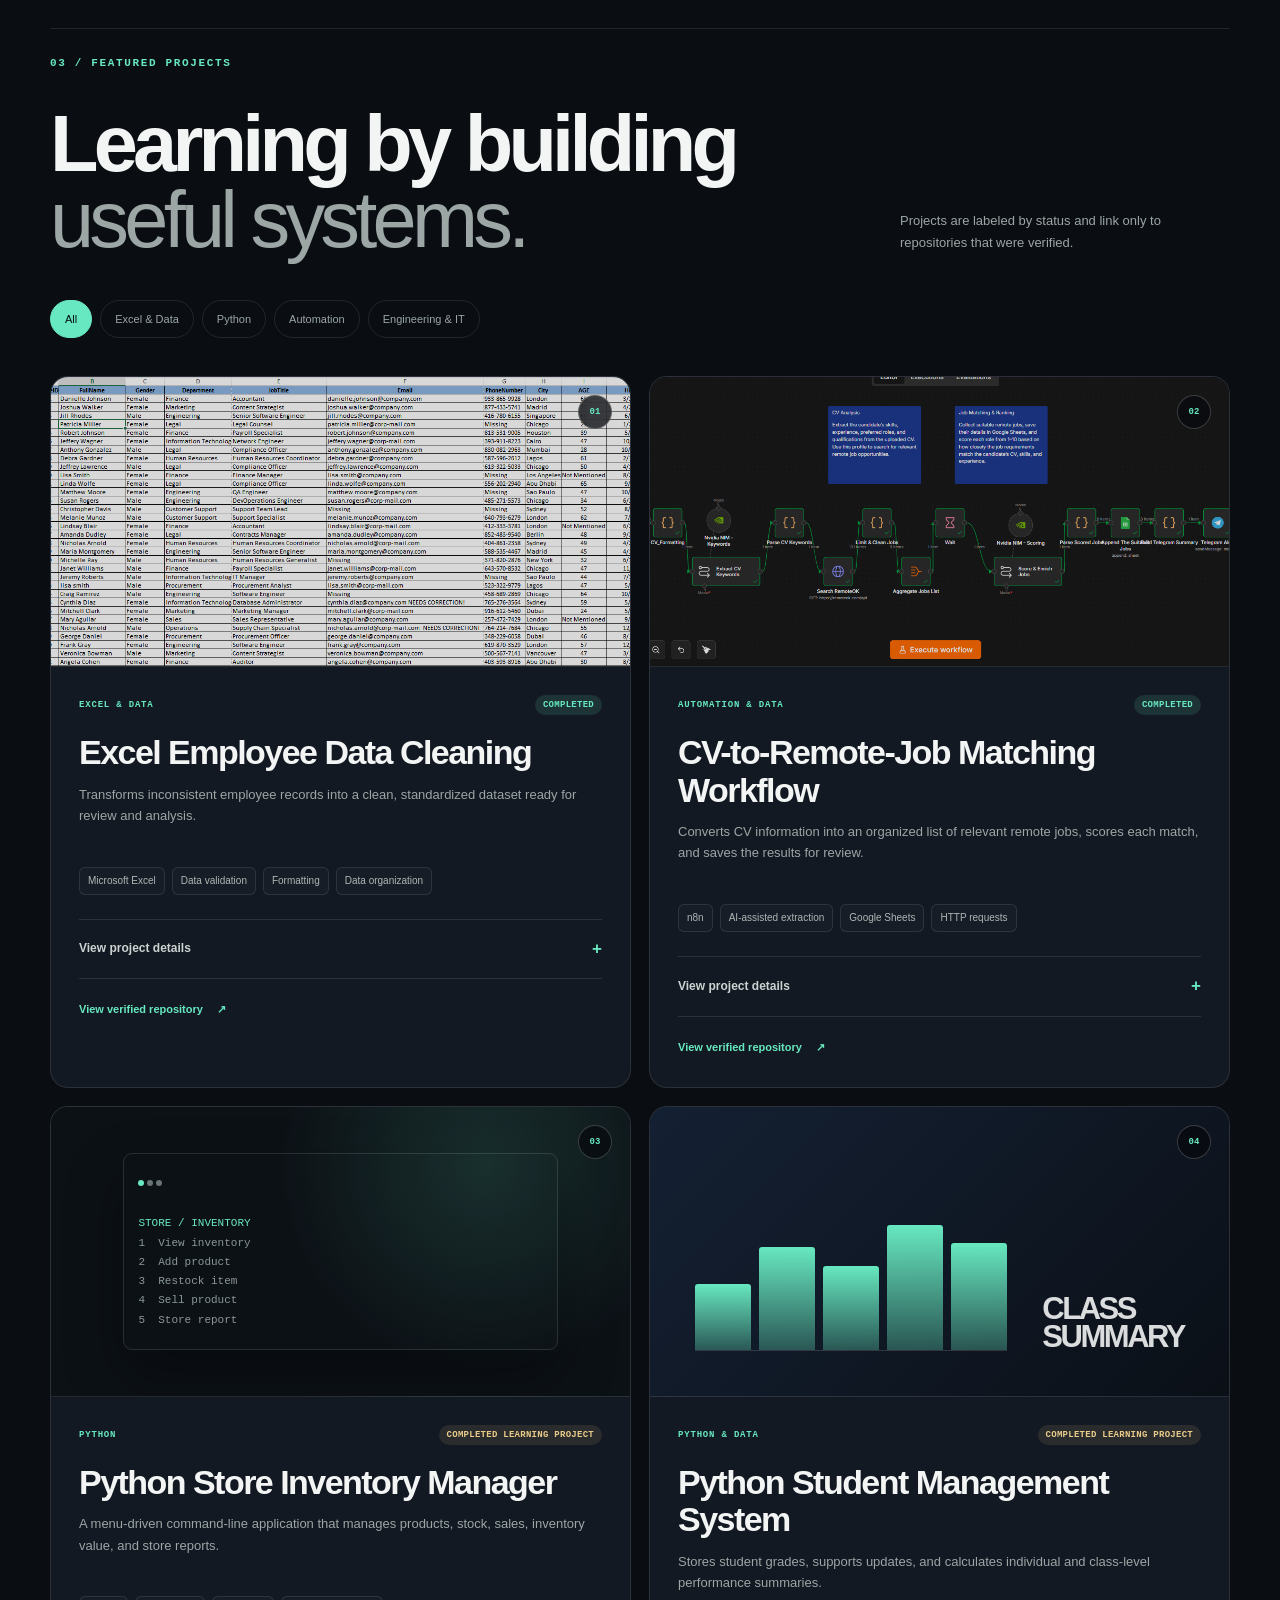
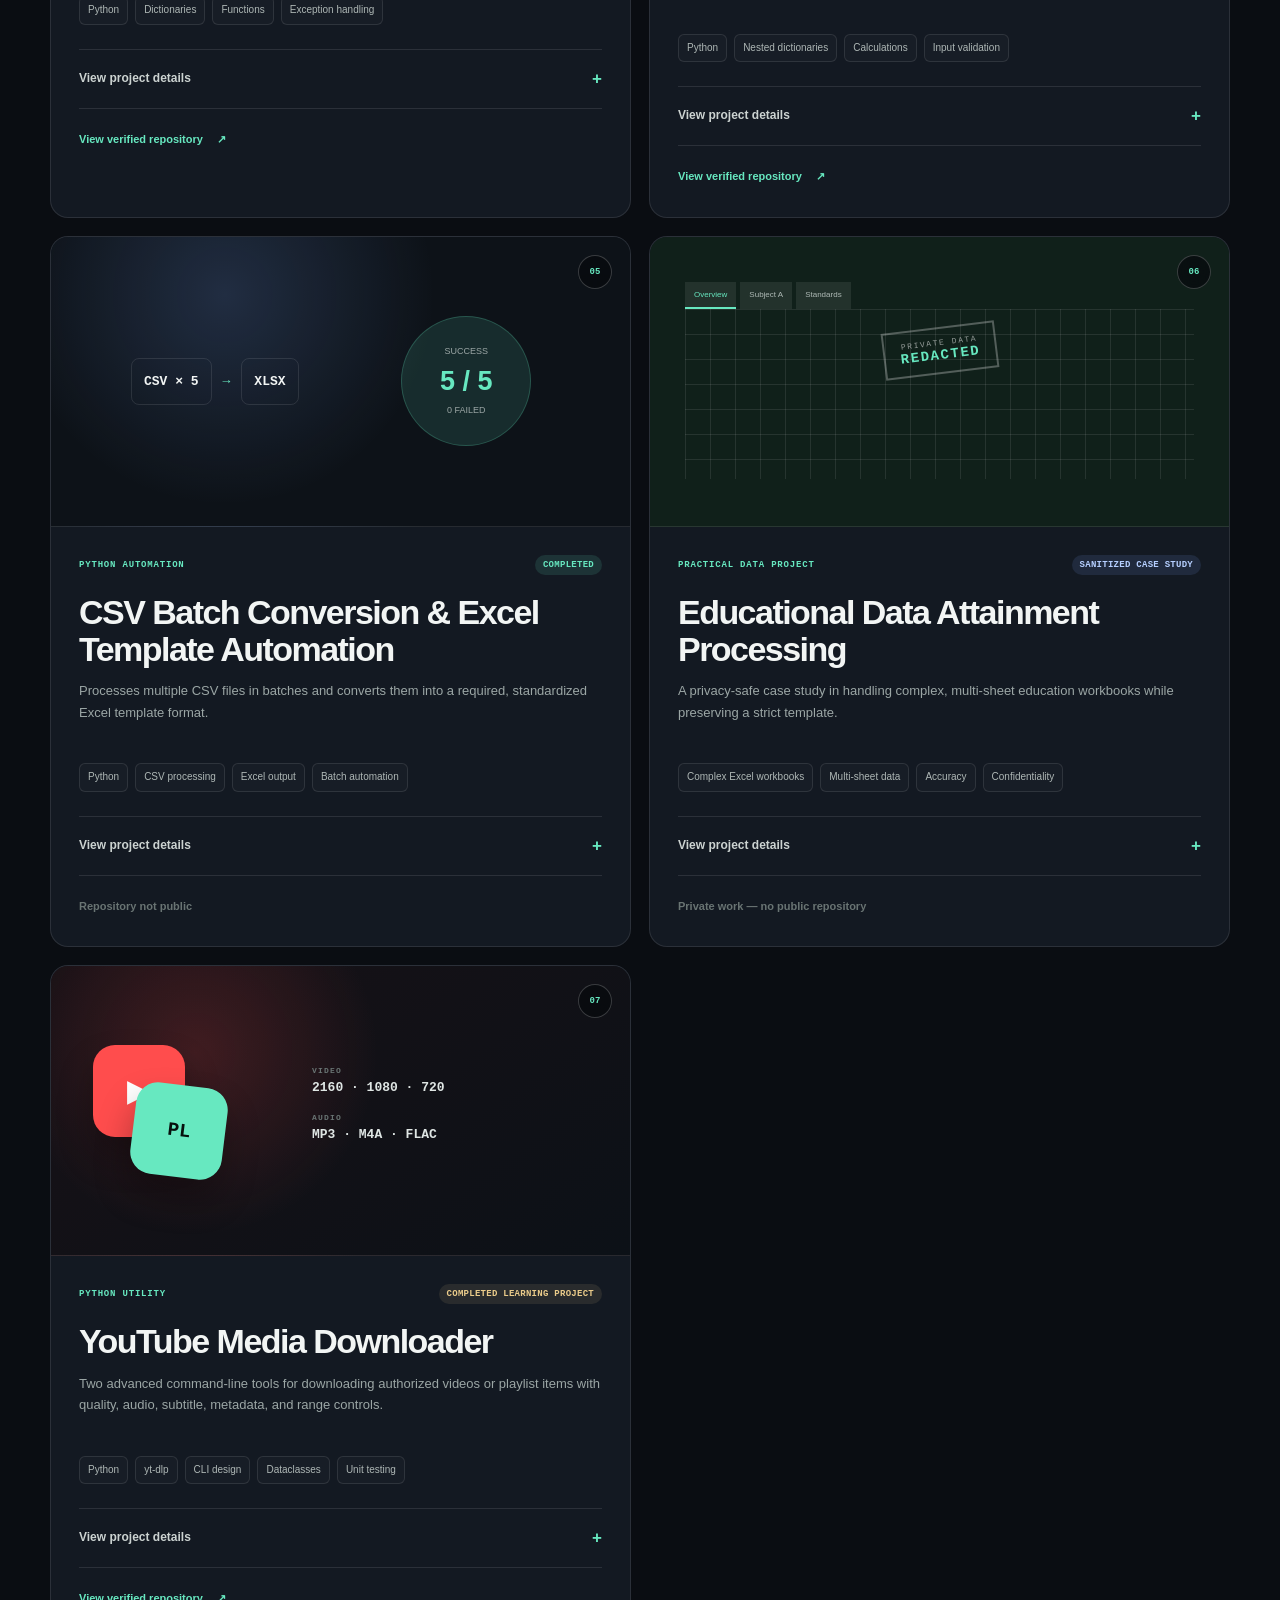
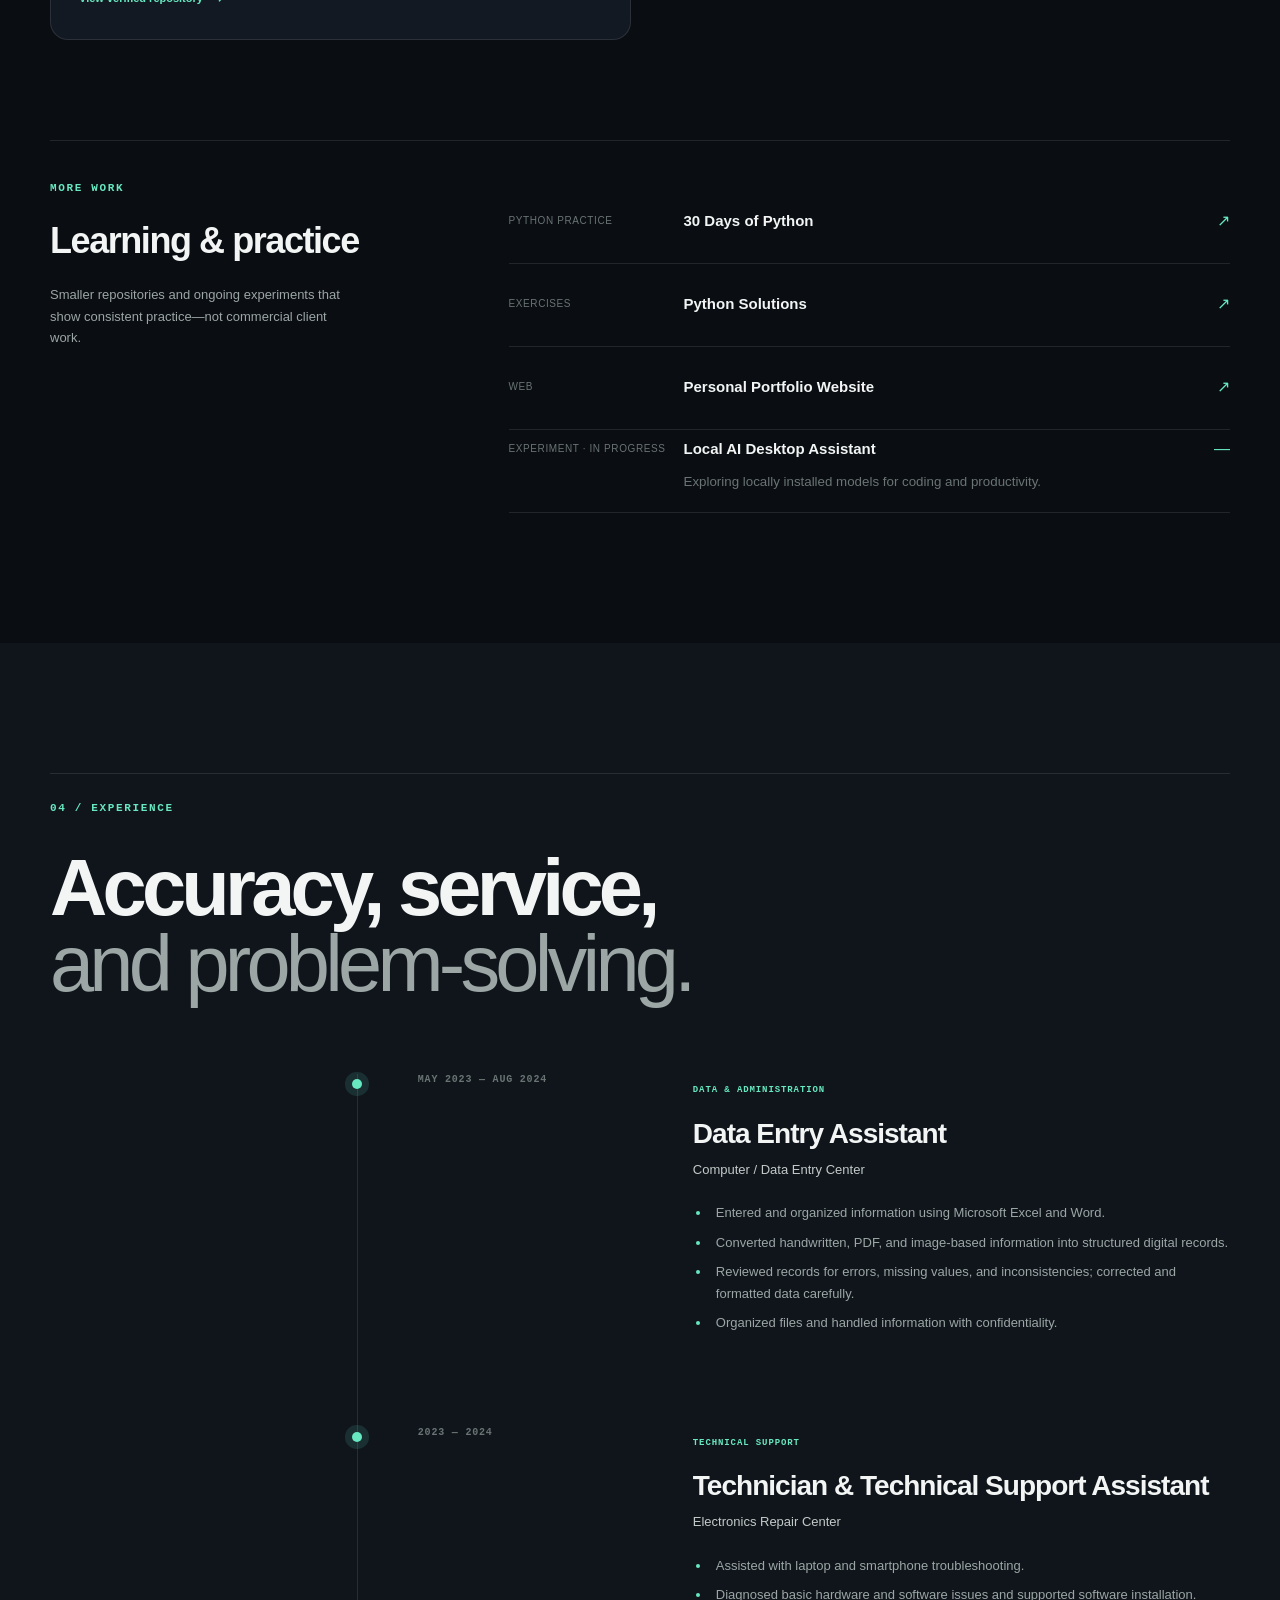
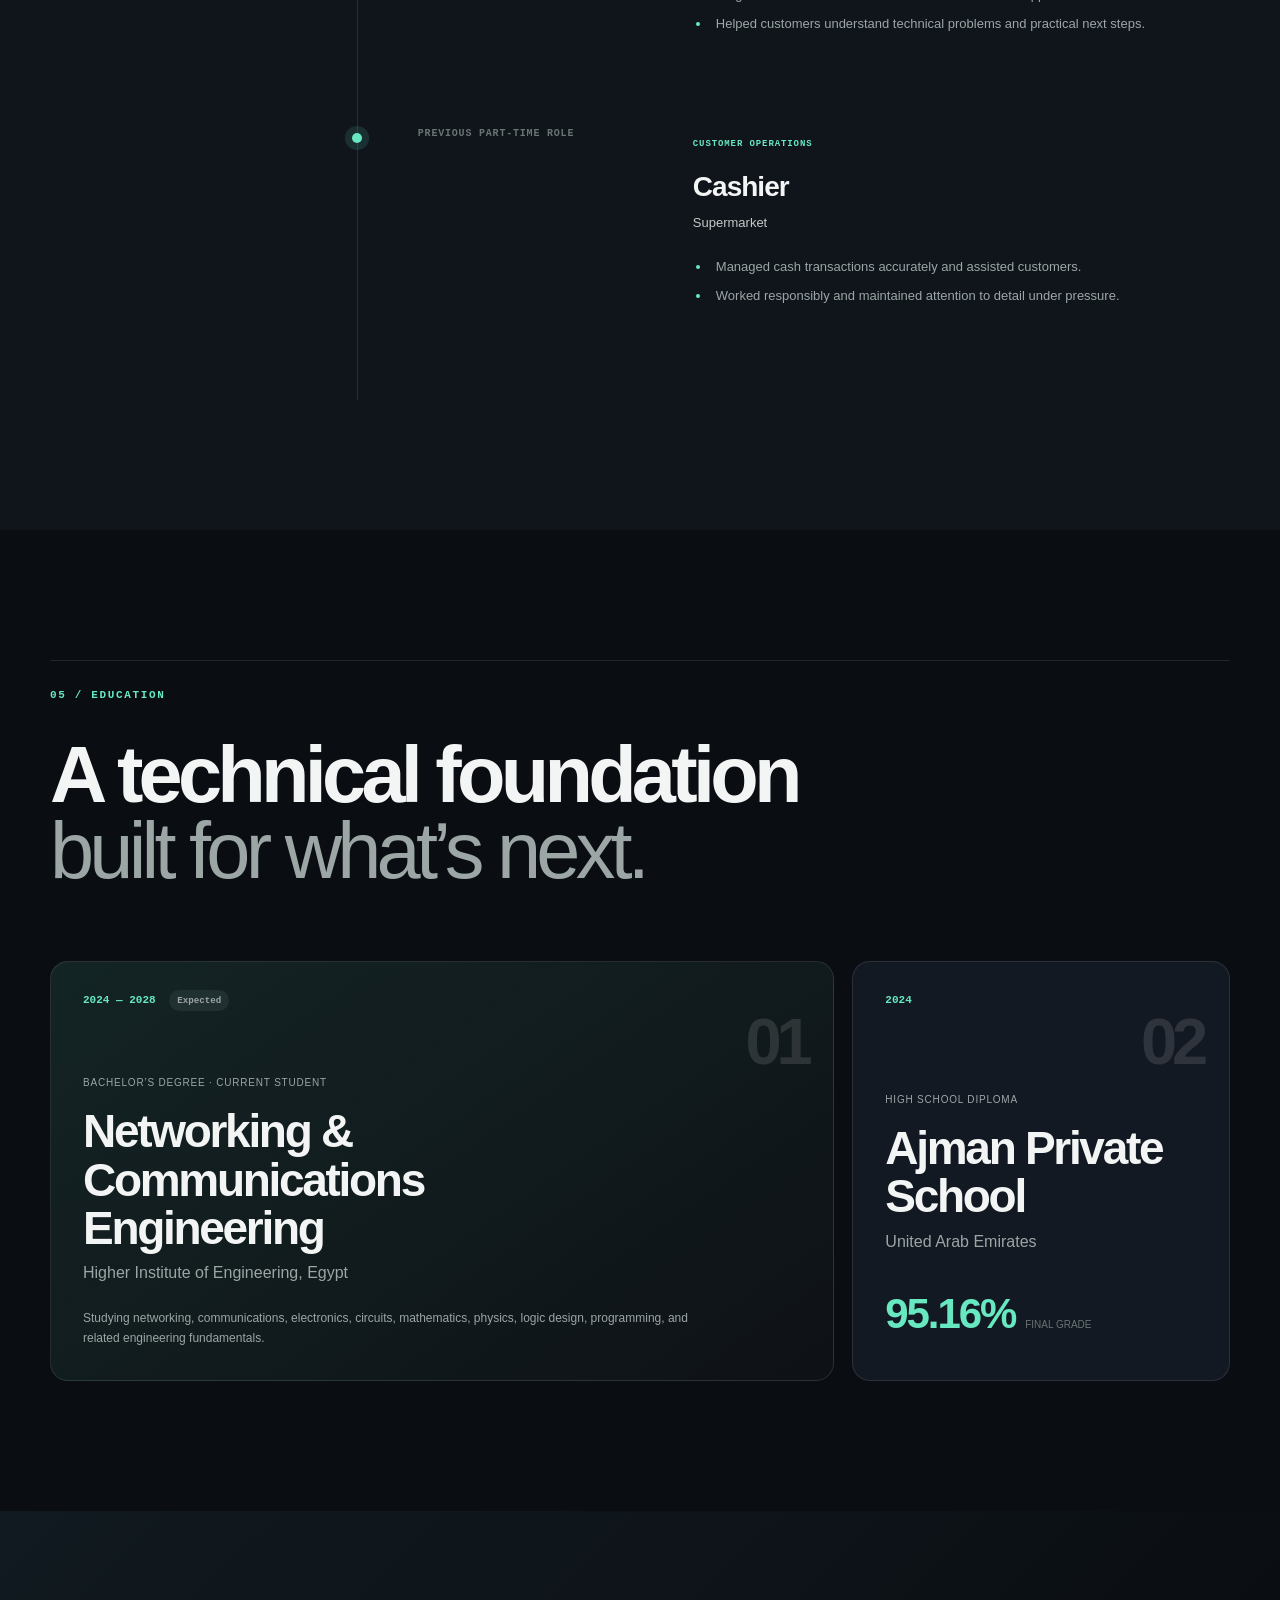
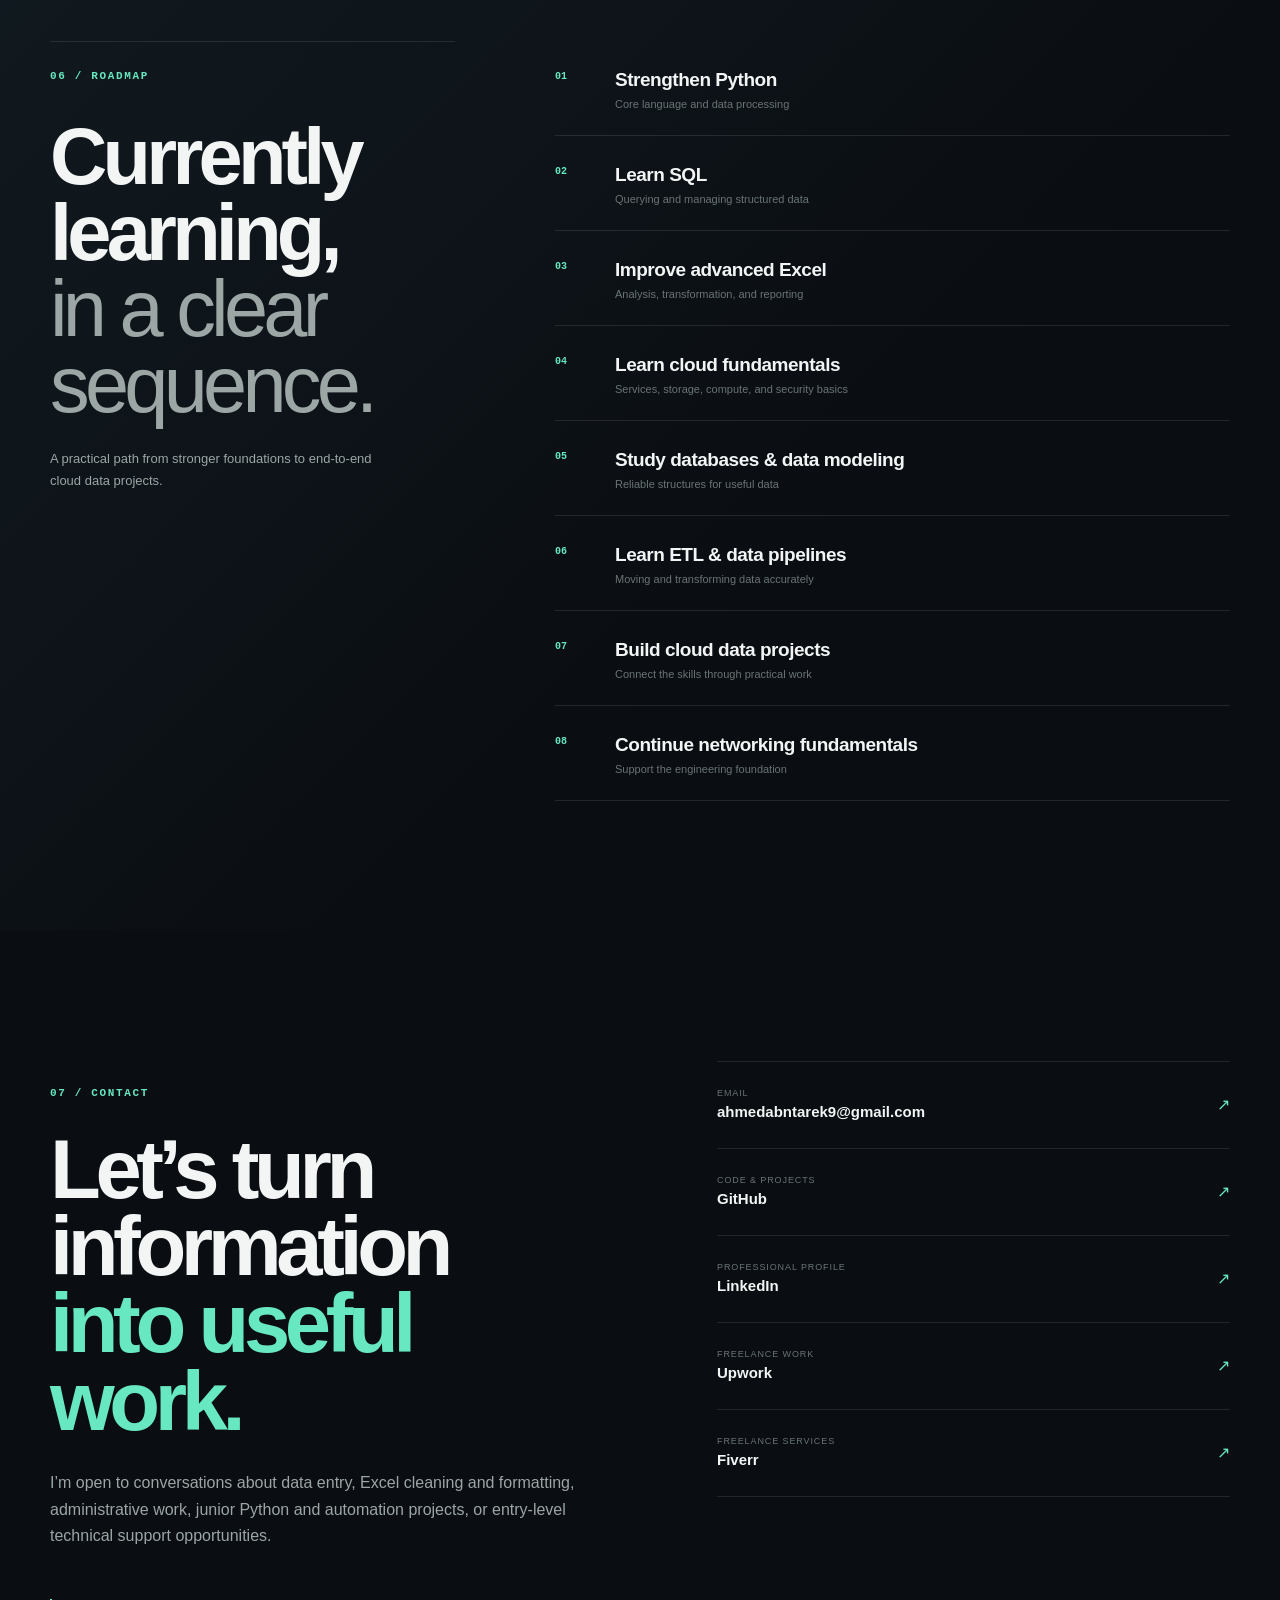
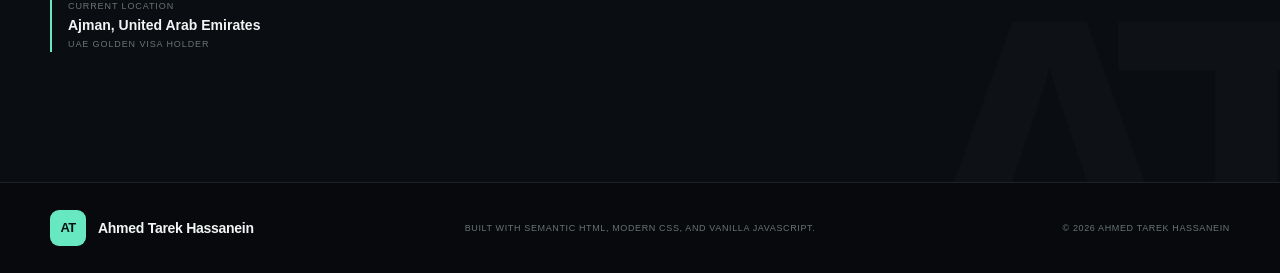
==== commit 3dc1dd0a: "Replace portfolio with responsive data and engineering site" ====
--- a/index.html
+++ b/index.html
@@ -1,116 +1,340 @@
 <!doctype html>
 <html lang="en">
 <head>
-  <meta charset="UTF-8">
-  <meta name="viewport" content="width=device-width, initial-scale=1.0">
-  <meta name="description" content="Ahmed Tarek — data organization, Excel data cleaning, and n8n automation portfolio.">
-  <meta name="theme-color" content="#050c11">
-  <title>Ahmed Tarek | Data & Automation Portfolio</title>
-  <link rel="preconnect" href="https://fonts.googleapis.com">
-  <link rel="preconnect" href="https://fonts.gstatic.com" crossorigin>
-  <link rel="stylesheet" href="styles.css">
+  <meta charset="utf-8">
+  <meta name="viewport" content="width=device-width, initial-scale=1">
+  <title>Ahmed Tarek Hassanein | Data, Excel, Python &amp; Engineering Portfolio</title>
+  <meta name="description" content="Portfolio of Ahmed Tarek Hassanein, a Networking and Communications Engineering student in Ajman, UAE, focused on Excel data cleaning, Python, automation, technical support, and cloud data engineering.">
+  <meta name="theme-color" content="#0a0d12">
+  <link rel="canonical" href="https://ahmedtarekportfolio.github.io/">
+  <link rel="icon" href="assets/images/favicon.svg" type="image/svg+xml">
+  <meta property="og:type" content="website">
+  <meta property="og:title" content="Ahmed Tarek Hassanein | Data, Excel, Python &amp; Engineering Portfolio">
+  <meta property="og:description" content="Engineering student building practical skills in Excel data cleaning, Python, automation, technical support, and cloud data engineering.">
+  <meta property="og:url" content="https://ahmedtarekportfolio.github.io/">
+  <meta property="og:image" content="https://ahmedtarekportfolio.github.io/assets/profile-photo.jpg">
+  <meta name="twitter:card" content="summary_large_image">
+  <meta name="twitter:title" content="Ahmed Tarek Hassanein | Portfolio">
+  <meta name="twitter:description" content="Excel, data organization, Python, automation, engineering, and technical support portfolio.">
+  <link rel="stylesheet" href="assets/css/style.css">
+  <script type="application/ld+json">
+  {
+    "@context": "https://schema.org",
+    "@type": "Person",
+    "name": "Ahmed Tarek Hassanein",
+    "url": "https://ahmedtarekportfolio.github.io/",
+    "image": "https://ahmedtarekportfolio.github.io/assets/profile-photo.jpg",
+    "nationality": "Egyptian",
+    "homeLocation": { "@type": "Place", "name": "Ajman, United Arab Emirates" },
+    "jobTitle": "Networking and Communications Engineering Student",
+    "sameAs": [
+      "https://github.com/AhmedTarekPortfolio",
+      "https://linkedin.com/in/ahmedtarek-g7",
+      "https://www.fiverr.com/s/2K3VWL8",
+      "https://www.upwork.com/freelancers/~0170d319d822e98aa0?mp_source=share"
+    ]
+  }
+  </script>
 </head>
 <body>
-  <div class="orb orb-1" aria-hidden="true"></div>
-  <div class="orb orb-2" aria-hidden="true"></div>
-  <div class="orb orb-3" aria-hidden="true"></div>
-
-  <header id="navbar">
-    <a class="nav-logo" href="#hero" aria-label="Ahmed Tarek portfolio home">AT<span>.portfolio</span></a>
-    <nav aria-label="Primary navigation">
-      <ul class="nav-links" id="nav-links">
-        <li><a href="#about" onclick="closeMobileNav()">About</a></li>
-        <li><a href="#skills" onclick="closeMobileNav()">Skills</a></li>
-        <li><a href="#projects" onclick="closeMobileNav()">Projects</a></li>
-        <li><a href="#contact" onclick="closeMobileNav()">Contact</a></li>
-      </ul>
-    </nav>
-    <a class="nav-cta" href="#contact">Let's Talk</a>
-    <button class="nav-hamburger" id="nav-hamburger" type="button" aria-label="Open navigation menu" aria-expanded="false" onclick="toggleMobileNav()">
-      <span></span><span></span><span></span>
-    </button>
+  <a class="skip-link" href="#main-content">Skip to main content</a>
+  <div class="site-grid" aria-hidden="true"></div>
+
+  <header class="site-header" id="site-header">
+    <div class="nav-shell">
+      <a class="brand" href="#home" aria-label="Ahmed Tarek Hassanein — home">
+        <span class="brand-mark">AT</span><span class="brand-name">Ahmed Tarek</span>
+      </a>
+      <button class="menu-toggle" type="button" aria-expanded="false" aria-controls="primary-nav">
+        <span class="sr-only">Open navigation</span><span></span><span></span>
+      </button>
+      <nav id="primary-nav" class="primary-nav" aria-label="Primary navigation">
+        <a href="#home" class="active">Home</a>
+        <a href="#about">About</a>
+        <a href="#skills">Skills</a>
+        <a href="#projects">Projects</a>
+        <a href="#experience">Experience</a>
+        <a href="#education">Education</a>
+        <a href="#contact">Contact</a>
+      </nav>
+      <a class="nav-cta" href="#contact">Let’s connect <span aria-hidden="true">↗</span></a>
+    </div>
   </header>
 
-  <main>
-    <section id="hero">
-      <div class="hero-bg-grid" aria-hidden="true"></div>
-      <div class="container" id="hero-content"></div>
-    </section>
-
-    <section id="about">
-      <div class="container">
-        <div class="section-header reveal">
-          <p class="section-label">01 — About</p>
-          <h2 class="section-title">Practical work with data and automation.</h2>
-          <div class="section-line"></div>
-        </div>
-        <div id="about-content"></div>
-      </div>
-    </section>
-
-    <section id="skills">
-      <div class="container">
-        <div class="section-header reveal">
-          <p class="section-label">02 — Skills</p>
-          <h2 class="section-title">Tools I use to make information useful.</h2>
-          <div class="section-line"></div>
-        </div>
-        <div id="skills-content"></div>
-      </div>
-    </section>
-
-    <section id="projects">
-      <div class="container">
-        <div class="section-header reveal">
-          <p class="section-label">03 — Featured Work</p>
-          <h2 class="section-title">Projects built to solve real workflow problems.</h2>
-          <div class="section-line"></div>
-        </div>
-        <div class="projects-grid" id="projects-grid"></div>
-      </div>
-    </section>
-
-    <section id="contact">
-      <div class="container">
-        <div class="glass reveal">
-          <p class="section-label">04 — Contact</p>
-          <h2 class="section-title">Let’s build something organized.</h2>
-          <div class="section-line"></div>
-          <p class="contact-subtitle">Open to entry-level roles, freelance data work, and workflow-automation projects.</p>
-          <div class="contact-links" id="contact-links"></div>
+  <main id="main-content">
+    <section class="hero section" id="home" aria-labelledby="hero-title">
+      <div class="hero-glow" aria-hidden="true"></div>
+      <div class="container hero-layout">
+        <div class="hero-copy reveal">
+          <div class="availability"><span></span> UAE Golden Visa holder · Ajman, UAE</div>
+          <p class="eyebrow">Engineering student · Data-focused problem solver</p>
+          <h1 id="hero-title">Ahmed Tarek<br><span>Hassanein.</span></h1>
+          <p class="headline">Engineering Student <i>•</i> Excel &amp; Data Cleaning Specialist <i>•</i> Python and Automation Learner</p>
+          <p class="hero-intro">I organize, clean, and transform data while building practical Python and automation solutions. I’m developing toward cloud data engineering through hands-on projects and a foundation in networking and communications.</p>
+          <div class="hero-actions">
+            <a class="button button-primary" href="#projects">View projects <span aria-hidden="true">↓</span></a>
+            <a class="button button-ghost" href="https://github.com/AhmedTarekPortfolio" target="_blank" rel="noreferrer">GitHub <span aria-hidden="true">↗</span></a>
+            <a class="button button-ghost" href="resume/Ahmed-Tarek-Hassanein-CV.pdf" download>Download CV <span aria-hidden="true">↓</span></a>
+          </div>
+          <p class="hero-note">Open to data entry, Excel, junior Python, automation, and entry-level technical opportunities.</p>
+        </div>
+        <div class="profile-wrap reveal" data-delay="1">
+          <div class="profile-frame">
+            <div class="profile-fallback" aria-hidden="true">AT</div>
+            <img src="assets/profile-photo.jpg" alt="Portrait of Ahmed Tarek Hassanein" width="520" height="620">
+            <div class="profile-scan" aria-hidden="true"></div>
+          </div>
+          <div class="profile-meta"><span>Based in</span><strong>Ajman, UAE</strong></div>
+          <div class="profile-code" aria-hidden="true">01 / AT</div>
+        </div>
+      </div>
+      <div class="hero-strip" aria-label="Areas of focus">
+        <span>Excel &amp; data cleaning</span><i></i><span>Python fundamentals</span><i></i><span>Workflow automation</span><i></i><span>Technical support</span><i></i><span>Cloud data engineering</span>
+      </div>
+    </section>
+
+    <section class="section about" id="about" aria-labelledby="about-title">
+      <div class="container">
+        <div class="section-heading reveal">
+          <p class="section-kicker">01 / About</p>
+          <h2 id="about-title">Practical experience.<br><span>Engineering direction.</span></h2>
+        </div>
+        <div class="about-layout">
+          <p class="about-lead reveal">I combine an engineering education with real experience organizing information, cleaning spreadsheets, troubleshooting devices, and building learning projects in Python and automation.</p>
+          <div class="about-copy reveal">
+            <p>I’m a Networking and Communications Engineering student based in Ajman. My data-entry background taught me to work carefully with large amounts of information, identify inconsistencies, preserve confidentiality, and turn unstructured records into useful digital data.</p>
+            <p>I enjoy work involving data, systems, organization, and technical problem-solving. My long-term direction is cloud data engineering, supported by continued learning in Python, SQL, databases, pipelines, cloud foundations, and networking.</p>
+            <div class="fact-grid" aria-label="Personal details">
+              <div><span>Location</span><strong>Ajman, UAE</strong></div>
+              <div><span>Residency</span><strong>UAE Golden Visa</strong></div>
+              <div><span>Arabic</span><strong>Native</strong></div>
+              <div><span>English</span><strong>B2</strong></div>
+            </div>
+          </div>
+        </div>
+      </div>
+    </section>
+
+    <section class="section skills" id="skills" aria-labelledby="skills-title">
+      <div class="container">
+        <div class="section-heading reveal">
+          <p class="section-kicker">02 / Skills</p>
+          <h2 id="skills-title">Tools for accurate,<br><span>organized work.</span></h2>
+          <p>Skill labels describe my current working level—without artificial percentages.</p>
+        </div>
+        <div class="skill-grid">
+          <article class="skill-card reveal">
+            <div class="skill-icon" aria-hidden="true">⌗</div><span class="level practical">Practical experience</span>
+            <h3>Data &amp; office tools</h3>
+            <ul class="tag-list"><li>Microsoft Excel</li><li>Data cleaning</li><li>Data formatting</li><li>Data validation</li><li>Duplicate removal</li><li>Spreadsheet organization</li><li>Google Sheets</li><li>Microsoft Word</li><li>PowerPoint</li><li>Outlook</li><li>PDF/image conversion</li><li>File organization</li><li>Internet research</li><li>Data confidentiality</li></ul>
+          </article>
+          <article class="skill-card reveal" data-delay="1">
+            <div class="skill-icon" aria-hidden="true">{ }</div><span class="level fundamentals">Fundamentals</span>
+            <h3>Python &amp; programming</h3>
+            <ul class="tag-list"><li>Variables &amp; data types</li><li>Conditions</li><li>Collections</li><li>Loops</li><li>Functions &amp; scope</li><li>Comprehensions</li><li>Exception handling</li><li>Text files</li><li>Input validation</li><li>CLI applications</li><li>Basic automation</li><li>Data processing</li></ul>
+          </article>
+          <article class="skill-card reveal" data-delay="2">
+            <div class="skill-icon" aria-hidden="true">⇄</div><span class="level comfortable">Comfortable</span>
+            <h3>Automation &amp; technical</h3>
+            <ul class="tag-list"><li>Git</li><li>GitHub</li><li>GitHub Pages</li><li>VS Code</li><li>n8n fundamentals</li><li>Google Sheets integrations</li><li>AI-assisted workflows</li><li>Computer troubleshooting</li><li>Laptop &amp; phone support</li><li>Networking fundamentals</li></ul>
+          </article>
+          <article class="skill-card learning-card reveal">
+            <div class="skill-icon" aria-hidden="true">↗</div><span class="level learning">Currently learning</span>
+            <h3>My next technical layer</h3>
+            <ul class="tag-list"><li>Python</li><li>SQL</li><li>Advanced Excel</li><li>Cloud foundations</li><li>Data engineering</li><li>Cloud data engineering</li><li>Data pipelines</li><li>Networking</li></ul>
+          </article>
+        </div>
+      </div>
+    </section>
+
+    <section class="section projects" id="projects" aria-labelledby="projects-title">
+      <div class="container">
+        <div class="section-heading reveal">
+          <p class="section-kicker">03 / Featured projects</p>
+          <h2 id="projects-title">Learning by building<br><span>useful systems.</span></h2>
+          <p>Projects are labeled by status and link only to repositories that were verified.</p>
+        </div>
+        <div class="filter-bar reveal" role="group" aria-label="Filter projects">
+          <button type="button" class="filter-button active" data-filter="all" aria-pressed="true">All</button>
+          <button type="button" class="filter-button" data-filter="data" aria-pressed="false">Excel &amp; Data</button>
+          <button type="button" class="filter-button" data-filter="python" aria-pressed="false">Python</button>
+          <button type="button" class="filter-button" data-filter="automation" aria-pressed="false">Automation</button>
+          <button type="button" class="filter-button" data-filter="it" aria-pressed="false">Engineering &amp; IT</button>
+        </div>
+
+        <div class="project-grid" aria-live="polite">
+          <article class="project-card featured reveal" data-category="data">
+            <div class="project-visual image-visual">
+              <img src="assets/projects/excel-cleaning.png" alt="Before-and-after preview from the Excel employee data-cleaning project" width="960" height="540" loading="lazy">
+              <span class="project-index">01</span>
+            </div>
+            <div class="project-body">
+              <div class="project-topline"><span>Excel &amp; Data</span><span class="status completed">Completed</span></div>
+              <h3>Excel Employee Data Cleaning</h3>
+              <p>Transforms inconsistent employee records into a clean, standardized dataset ready for review and analysis.</p>
+              <ul class="tech-list"><li>Microsoft Excel</li><li>Data validation</li><li>Formatting</li><li>Data organization</li></ul>
+              <details><summary>View project details <span>+</span></summary><div class="details-content"><p><strong>Problem:</strong> Raw records contained inconsistent categories, dates, phone formats, typos, and fields requiring review.</p><p><strong>What I did:</strong> Standardized names, dates and categories; corrected obvious issues; removed unused columns; and flagged uncertain records rather than deleting potentially useful information.</p><p><strong>Skills:</strong> Careful review, spreadsheet organization, data cleaning, documentation, and before/after comparison.</p></div></details>
+              <a class="text-link" href="https://github.com/AhmedTarekPortfolio/Excel-data-cleaning" target="_blank" rel="noreferrer">View verified repository <span aria-hidden="true">↗</span></a>
+            </div>
+          </article>
+
+          <article class="project-card featured reveal" data-category="automation data">
+            <div class="project-visual image-visual">
+              <img src="assets/projects/cv-job-matching.png" alt="Overview of the CV-to-remote-job matching automation workflow" width="960" height="540" loading="lazy">
+              <span class="project-index">02</span>
+            </div>
+            <div class="project-body">
+              <div class="project-topline"><span>Automation &amp; Data</span><span class="status completed">Completed</span></div>
+              <h3>CV-to-Remote-Job Matching Workflow</h3>
+              <p>Converts CV information into an organized list of relevant remote jobs, scores each match, and saves the results for review.</p>
+              <ul class="tech-list"><li>n8n</li><li>AI-assisted extraction</li><li>Google Sheets</li><li>HTTP requests</li></ul>
+              <details><summary>View project details <span>+</span></summary><div class="details-content"><p><strong>Workflow:</strong> Receive CV text, extract skills and target role, search relevant jobs, structure the results, score each role from 1–10, save to Google Sheets, and send a Telegram alert for strong matches.</p><p><strong>Demonstrates:</strong> Automation design, information extraction, job-data organization, integration logic, and suitability scoring.</p><p class="privacy-note">The public repository uses sample or anonymized information only.</p></div></details>
+              <a class="text-link" href="https://github.com/AhmedTarekPortfolio/CV-Remote-Job-Matching-Workflow" target="_blank" rel="noreferrer">View verified repository <span aria-hidden="true">↗</span></a>
+            </div>
+          </article>
+
+          <article class="project-card reveal" data-category="python it">
+            <div class="project-visual code-visual"><div class="mock-window"><i></i><i></i><i></i><pre><span>STORE / INVENTORY</span>
+1  View inventory
+2  Add product
+3  Restock item
+4  Sell product
+5  Store report</pre></div><span class="project-index">03</span></div>
+            <div class="project-body">
+              <div class="project-topline"><span>Python</span><span class="status learning-status">Completed learning project</span></div>
+              <h3>Python Store Inventory Manager</h3>
+              <p>A menu-driven command-line application that manages products, stock, sales, inventory value, and store reports.</p>
+              <ul class="tech-list"><li>Python</li><li>Dictionaries</li><li>Functions</li><li>Exception handling</li></ul>
+              <details><summary>View project details <span>+</span></summary><div class="details-content"><p>View inventory, add and restock products, validate sales against available stock, track units sold and revenue, identify low-stock items, and report the best-selling product.</p><p><strong>Skills:</strong> Modular functions, nested dictionaries, loops, conditions, input validation, and inventory calculations.</p></div></details>
+              <a class="text-link" href="https://github.com/AhmedTarekPortfolio/python-store-inventory-manager" target="_blank" rel="noreferrer">View verified repository <span aria-hidden="true">↗</span></a>
+            </div>
+          </article>
+
+          <article class="project-card reveal" data-category="python data">
+            <div class="project-visual stats-visual"><div class="bars" aria-hidden="true"><span style="--h:44%"></span><span style="--h:69%"></span><span style="--h:56%"></span><span style="--h:84%"></span><span style="--h:72%"></span></div><div class="stats-label">CLASS<br>SUMMARY</div><span class="project-index">04</span></div>
+            <div class="project-body">
+              <div class="project-topline"><span>Python &amp; Data</span><span class="status learning-status">Completed learning project</span></div>
+              <h3>Python Student Management System</h3>
+              <p>Stores student grades, supports updates, and calculates individual and class-level performance summaries.</p>
+              <ul class="tech-list"><li>Python</li><li>Nested dictionaries</li><li>Calculations</li><li>Input validation</li></ul>
+              <details><summary>View project details <span>+</span></summary><div class="details-content"><p>Displays and searches students, adds records, updates subject grades, calculates averages and pass/fail results, identifies highest and lowest performers, and produces a class summary.</p><p><strong>Skills:</strong> Nested data structures, functions, loops, conditions, dictionary updates, and summary calculations.</p></div></details>
+              <a class="text-link" href="https://github.com/AhmedTarekPortfolio/python-student-management-system" target="_blank" rel="noreferrer">View verified repository <span aria-hidden="true">↗</span></a>
+            </div>
+          </article>
+
+          <article class="project-card reveal" data-category="python data automation">
+            <div class="project-visual batch-visual"><div class="batch-flow"><span>CSV × 5</span><b>→</b><span>XLSX</span></div><div class="batch-result"><span>Success</span><strong>5 / 5</strong><small>0 failed</small></div><span class="project-index">05</span></div>
+            <div class="project-body">
+              <div class="project-topline"><span>Python Automation</span><span class="status completed">Completed</span></div>
+              <h3>CSV Batch Conversion &amp; Excel Template Automation</h3>
+              <p>Processes multiple CSV files in batches and converts them into a required, standardized Excel template format.</p>
+              <ul class="tech-list"><li>Python</li><li>CSV processing</li><li>Excel output</li><li>Batch automation</li></ul>
+              <details><summary>View project details <span>+</span></summary><div class="details-content"><p><strong>Verified project result:</strong> Five CSV files were processed successfully, five outputs were generated in the required format, and zero files failed.</p><p><strong>Skills:</strong> Folder processing, template-based transformation, data-format standardization, and error tracking.</p><p class="privacy-note">Private local paths and source files are intentionally not published.</p></div></details>
+              <span class="no-link">Repository not public</span>
+            </div>
+          </article>
+
+          <article class="project-card reveal" data-category="data">
+            <div class="project-visual workbook-visual"><div class="sheet-tabs"><span>Overview</span><span>Subject A</span><span>Standards</span></div><div class="sheet-grid" aria-hidden="true"></div><div class="lock-mark">PRIVATE DATA<br><strong>REDACTED</strong></div><span class="project-index">06</span></div>
+            <div class="project-body">
+              <div class="project-topline"><span>Practical Data Project</span><span class="status practical-status">Sanitized case study</span></div>
+              <h3>Educational Data Attainment Processing</h3>
+              <p>A privacy-safe case study in handling complex, multi-sheet education workbooks while preserving a strict template.</p>
+              <ul class="tech-list"><li>Complex Excel workbooks</li><li>Multi-sheet data</li><li>Accuracy</li><li>Confidentiality</li></ul>
+              <details><summary>View project details <span>+</span></summary><div class="details-content"><p>The work involved placing data carefully in the correct standards and subject sheets, maintaining the original workbook layout, and supporting educational attainment calculations.</p><p><strong>Skills:</strong> Template preservation, multi-sheet organization, educational data processing, and confidential handling.</p><p class="privacy-note">No student names, real marks, school identity, or confidential files are shown.</p></div></details>
+              <span class="no-link">Private work — no public repository</span>
+            </div>
+          </article>
+
+          <article class="project-card reveal" data-category="python automation it">
+            <div class="project-visual youtube-visual">
+              <div class="media-stack" aria-hidden="true"><span>▶</span><span>PL</span></div>
+              <div class="media-options"><span>VIDEO</span><strong>2160 · 1080 · 720</strong><span>AUDIO</span><strong>MP3 · M4A · FLAC</strong></div>
+              <span class="project-index">07</span>
+            </div>
+            <div class="project-body">
+              <div class="project-topline"><span>Python Utility</span><span class="status learning-status">Completed learning project</span></div>
+              <h3>YouTube Media Downloader</h3>
+              <p>Two advanced command-line tools for downloading authorized videos or playlist items with quality, audio, subtitle, metadata, and range controls.</p>
+              <ul class="tech-list"><li>Python</li><li>yt-dlp</li><li>CLI design</li><li>Dataclasses</li><li>Unit testing</li></ul>
+              <details><summary>View project details <span>+</span></summary><div class="details-content"><p><strong>Video workflow:</strong> Inspect available formats, select a target height or audio format, save subtitles and metadata, and simulate a command before writing files.</p><p><strong>Playlist workflow:</strong> List items, choose ranges, resume safely with a download archive, reverse the order, and continue past unavailable entries.</p><p><strong>Engineering improvements:</strong> Shared validation and configuration module, retry and timeout handling, thread-safe progress output, argparse interfaces, clear exit codes, and unit tests.</p><p class="privacy-note">Use only for content you own or are authorized to save. Users are responsible for respecting copyright and platform terms.</p></div></details>
+              <a class="text-link" href="https://github.com/AhmedTarekPortfolio/youtube-media-downloader" target="_blank" rel="noreferrer">View verified repository <span aria-hidden="true">↗</span></a>
+            </div>
+          </article>
+        </div>
+
+        <div class="learning-work reveal" aria-labelledby="learning-work-title">
+          <div class="learning-intro"><p class="section-kicker">More work</p><h3 id="learning-work-title">Learning &amp; practice</h3><p>Smaller repositories and ongoing experiments that show consistent practice—not commercial client work.</p></div>
+          <div class="learning-list">
+            <a href="https://github.com/AhmedTarekPortfolio/30-Days-Of-Python" target="_blank" rel="noreferrer"><span>Python practice</span><strong>30 Days of Python</strong><i>↗</i></a>
+            <a href="https://github.com/AhmedTarekPortfolio/30-Days-Of-Python-Solutions" target="_blank" rel="noreferrer"><span>Exercises</span><strong>Python Solutions</strong><i>↗</i></a>
+            <a href="https://github.com/AhmedTarekPortfolio/AhmedTarekPortfolio.github.io" target="_blank" rel="noreferrer"><span>Web</span><strong>Personal Portfolio Website</strong><i>↗</i></a>
+            <div><span>Experiment · In progress</span><strong>Local AI Desktop Assistant</strong><i>—</i><small>Exploring locally installed models for coding and productivity.</small></div>
+          </div>
+        </div>
+      </div>
+    </section>
+
+    <section class="section experience" id="experience" aria-labelledby="experience-title">
+      <div class="container">
+        <div class="section-heading reveal"><p class="section-kicker">04 / Experience</p><h2 id="experience-title">Accuracy, service,<br><span>and problem-solving.</span></h2></div>
+        <div class="timeline">
+          <article class="timeline-item reveal"><div class="timeline-date">May 2023 — Aug 2024</div><div class="timeline-copy"><span class="role-type">Data &amp; administration</span><h3>Data Entry Assistant</h3><p class="company">Computer / Data Entry Center</p><ul><li>Entered and organized information using Microsoft Excel and Word.</li><li>Converted handwritten, PDF, and image-based information into structured digital records.</li><li>Reviewed records for errors, missing values, and inconsistencies; corrected and formatted data carefully.</li><li>Organized files and handled information with confidentiality.</li></ul></div></article>
+          <article class="timeline-item reveal"><div class="timeline-date">2023 — 2024</div><div class="timeline-copy"><span class="role-type">Technical support</span><h3>Technician &amp; Technical Support Assistant</h3><p class="company">Electronics Repair Center</p><ul><li>Assisted with laptop and smartphone troubleshooting.</li><li>Diagnosed basic hardware and software issues and supported software installation.</li><li>Helped customers understand technical problems and practical next steps.</li></ul></div></article>
+          <article class="timeline-item reveal"><div class="timeline-date">Previous part-time role</div><div class="timeline-copy"><span class="role-type">Customer operations</span><h3>Cashier</h3><p class="company">Supermarket</p><ul><li>Managed cash transactions accurately and assisted customers.</li><li>Worked responsibly and maintained attention to detail under pressure.</li></ul></div></article>
+        </div>
+      </div>
+    </section>
+
+    <section class="section education" id="education" aria-labelledby="education-title">
+      <div class="container">
+        <div class="section-heading reveal"><p class="section-kicker">05 / Education</p><h2 id="education-title">A technical foundation<br><span>built for what’s next.</span></h2></div>
+        <div class="education-grid">
+          <article class="education-card primary reveal"><div class="education-year">2024 — 2028 <small>Expected</small></div><div><span class="education-type">Bachelor’s degree · Current student</span><h3>Networking &amp; Communications Engineering</h3><p>Higher Institute of Engineering, Egypt</p><p class="education-detail">Studying networking, communications, electronics, circuits, mathematics, physics, logic design, programming, and related engineering fundamentals.</p></div><span class="education-number">01</span></article>
+          <article class="education-card reveal"><div class="education-year">2024</div><div><span class="education-type">High School Diploma</span><h3>Ajman Private School</h3><p>United Arab Emirates</p><div class="grade"><strong>95.16%</strong><span>Final grade</span></div></div><span class="education-number">02</span></article>
+        </div>
+      </div>
+    </section>
+
+    <section class="section roadmap" id="roadmap" aria-labelledby="roadmap-title">
+      <div class="container roadmap-layout">
+        <div class="section-heading reveal"><p class="section-kicker">06 / Roadmap</p><h2 id="roadmap-title">Currently learning,<br><span>in a clear sequence.</span></h2><p>A practical path from stronger foundations to end-to-end cloud data projects.</p></div>
+        <ol class="roadmap-list">
+          <li class="reveal"><span>01</span><strong>Strengthen Python</strong><small>Core language and data processing</small></li>
+          <li class="reveal"><span>02</span><strong>Learn SQL</strong><small>Querying and managing structured data</small></li>
+          <li class="reveal"><span>03</span><strong>Improve advanced Excel</strong><small>Analysis, transformation, and reporting</small></li>
+          <li class="reveal"><span>04</span><strong>Learn cloud fundamentals</strong><small>Services, storage, compute, and security basics</small></li>
+          <li class="reveal"><span>05</span><strong>Study databases &amp; data modeling</strong><small>Reliable structures for useful data</small></li>
+          <li class="reveal"><span>06</span><strong>Learn ETL &amp; data pipelines</strong><small>Moving and transforming data accurately</small></li>
+          <li class="reveal"><span>07</span><strong>Build cloud data projects</strong><small>Connect the skills through practical work</small></li>
+          <li class="reveal"><span>08</span><strong>Continue networking fundamentals</strong><small>Support the engineering foundation</small></li>
+        </ol>
+      </div>
+    </section>
+
+    <section class="section contact" id="contact" aria-labelledby="contact-title">
+      <div class="container contact-layout">
+        <div class="contact-copy reveal">
+          <p class="section-kicker">07 / Contact</p>
+          <h2 id="contact-title">Let’s turn information<br><span>into useful work.</span></h2>
+          <p>I’m open to conversations about data entry, Excel cleaning and formatting, administrative work, junior Python and automation projects, or entry-level technical support opportunities.</p>
+          <div class="contact-location"><span>Current location</span><strong>Ajman, United Arab Emirates</strong><small>UAE Golden Visa holder</small></div>
+        </div>
+        <div class="contact-links reveal">
+          <a href="mailto:ahmedabntarek9@gmail.com"><span>Email</span><strong>ahmedabntarek9@gmail.com</strong><i>↗</i></a>
+          <a href="https://github.com/AhmedTarekPortfolio" target="_blank" rel="noreferrer"><span>Code &amp; projects</span><strong>GitHub</strong><i>↗</i></a>
+          <a href="https://linkedin.com/in/ahmedtarek-g7" target="_blank" rel="noreferrer"><span>Professional profile</span><strong>LinkedIn</strong><i>↗</i></a>
+          <a href="https://www.upwork.com/freelancers/~0170d319d822e98aa0?mp_source=share" target="_blank" rel="noreferrer"><span>Freelance work</span><strong>Upwork</strong><i>↗</i></a>
+          <a href="https://www.fiverr.com/s/2K3VWL8" target="_blank" rel="noreferrer"><span>Freelance services</span><strong>Fiverr</strong><i>↗</i></a>
         </div>
       </div>
     </section>
   </main>
 
-  <footer>
-    <p>© <span id="year"></span> Ahmed Tarek. Built for data, automation, and continuous improvement.</p>
-    <p class="mono">Available for remote opportunities.</p>
+  <footer class="site-footer">
+    <div class="container footer-layout"><a class="brand" href="#home"><span class="brand-mark">AT</span><span class="brand-name">Ahmed Tarek Hassanein</span></a><p>Built with semantic HTML, modern CSS, and vanilla JavaScript.</p><p>© <span id="year"></span> Ahmed Tarek Hassanein</p></div>
   </footer>
 
-
-  <div id="edit-modal" role="dialog" aria-modal="true" aria-labelledby="modal-title" aria-hidden="true">
-    <div class="modal-box">
-      <h2 class="modal-title" id="modal-title">Edit Project</h2>
-      <form id="project-form">
-        <div class="form-group"><label class="form-label" for="project-title-input">Project title *</label><input class="form-input" id="project-title-input" required></div>
-        <div class="form-group"><label class="form-label" for="project-summary-input">Summary *</label><textarea class="form-textarea" id="project-summary-input" required></textarea></div>
-        <div class="form-group"><label class="form-label" for="project-result-input">Result *</label><textarea class="form-textarea" id="project-result-input" required></textarea></div>
-        <div class="form-group"><label class="form-label" for="project-tools-input">Tools — separated by commas</label><input class="form-input" id="project-tools-input" placeholder="Excel, Power Query, Data Cleaning"></div>
-        <div class="form-group"><label class="form-label" for="project-image-input">Screenshot path</label><input class="form-input" id="project-image-input" placeholder="assets/projects/new-project.png"></div>
-        <div class="form-group"><label class="form-label" for="project-github-input">GitHub URL</label><input class="form-input" id="project-github-input" type="url" placeholder="https://github.com/..."></div>
-        <div class="form-group"><label class="form-label" for="project-demo-input">Live demo URL (optional)</label><input class="form-input" id="project-demo-input" type="url" placeholder="https://..."></div>
-        <div class="modal-actions">
-          <button class="modal-delete" id="delete-project-btn" type="button">Delete</button>
-          <button class="modal-cancel" type="button" onclick="closeModal()">Cancel</button>
-          <button class="modal-save" type="submit">Save Project</button>
-        </div>
-      </form>
-    </div>
-  </div>
-
-  <script src="js/data.js"></script>
-  <script src="js/render.js"></script>
-  <script src="js/app.js"></script>
+  <script src="assets/js/main.js" defer></script>
 </body>
 </html>
--- a/assets/css/style.css
+++ b/assets/css/style.css
@@ -0,0 +1,339 @@
+:root {
+  --bg: #0a0d12;
+  --bg-soft: #10151c;
+  --panel: #131922;
+  --panel-2: #171f29;
+  --text: #f2f5f4;
+  --muted: #9ba6a5;
+  --dim: #697473;
+  --line: rgba(255,255,255,.1);
+  --accent: #67e8c0;
+  --accent-soft: rgba(103,232,192,.12);
+  --blue: #7aa7ff;
+  --radius: 18px;
+  --container: 1180px;
+  --header: 76px;
+}
+
+* { box-sizing: border-box; }
+html { scroll-behavior: smooth; scroll-padding-top: calc(var(--header) + 18px); overflow-x: hidden; }
+body { margin: 0; background: var(--bg); color: var(--text); font-family: Inter, ui-sans-serif, -apple-system, BlinkMacSystemFont, "Segoe UI", sans-serif; font-size: 16px; line-height: 1.65; overflow-x: hidden; }
+body.menu-open { overflow: hidden; }
+a { color: inherit; text-decoration: none; }
+button { color: inherit; font: inherit; }
+img { display: block; max-width: 100%; }
+::selection { background: var(--accent); color: #07100d; }
+:focus-visible { outline: 3px solid var(--accent); outline-offset: 4px; border-radius: 4px; }
+.sr-only { position: absolute; width: 1px; height: 1px; padding: 0; margin: -1px; overflow: hidden; clip: rect(0,0,0,0); white-space: nowrap; border: 0; }
+.skip-link { position: fixed; top: 8px; left: 8px; transform: translateY(-150%); background: var(--accent); color: #06100d; padding: 10px 14px; border-radius: 8px; z-index: 999; font-weight: 700; }
+.skip-link:focus { transform: translateY(0); }
+.container { width: min(calc(100% - 48px), var(--container)); margin-inline: auto; }
+.section { position: relative; padding: 130px 0; }
+.site-grid { position: fixed; inset: 0; pointer-events: none; opacity: .3; background-image: linear-gradient(rgba(255,255,255,.018) 1px, transparent 1px), linear-gradient(90deg, rgba(255,255,255,.018) 1px, transparent 1px); background-size: 52px 52px; z-index: -2; mask-image: linear-gradient(to bottom, black, transparent 80%); }
+
+.site-header { height: var(--header); position: sticky; top: 0; z-index: 100; border-bottom: 1px solid transparent; transition: background .25s, border-color .25s; }
+.site-header.scrolled { background: rgba(10,13,18,.88); backdrop-filter: blur(18px); border-color: var(--line); }
+.nav-shell { width: min(calc(100% - 48px), 1320px); height: 100%; margin: auto; display: grid; grid-template-columns: 1fr auto 1fr; align-items: center; gap: 28px; }
+.brand { display: inline-flex; align-items: center; gap: 12px; justify-self: start; }
+.brand-mark { width: 36px; height: 36px; display: grid; place-items: center; background: var(--accent); color: #07110e; border-radius: 9px; font-weight: 900; font-size: 13px; letter-spacing: -.05em; }
+.brand-name { font-size: 14px; font-weight: 700; letter-spacing: -.02em; }
+.primary-nav { display: flex; align-items: center; gap: clamp(18px,2vw,32px); }
+.primary-nav a { position: relative; color: var(--muted); font-size: 12px; font-weight: 600; }
+.primary-nav a::after { content: ""; position: absolute; height: 2px; left: 0; right: 100%; bottom: -10px; background: var(--accent); transition: right .25s; }
+.primary-nav a:hover,.primary-nav a.active { color: var(--text); }
+.primary-nav a.active::after { right: 0; }
+.nav-cta { justify-self: end; border: 1px solid var(--line); padding: 10px 15px; border-radius: 9px; font-size: 12px; font-weight: 700; transition: border-color .2s, background .2s; }
+.nav-cta:hover { background: var(--accent-soft); border-color: rgba(103,232,192,.4); }
+.menu-toggle { display: none; }
+
+.hero { min-height: calc(100vh - var(--header)); padding: 100px 0 0; display: flex; flex-direction: column; justify-content: space-between; overflow: hidden; }
+.hero::before { content: ""; position: absolute; width: 900px; height: 900px; border-radius: 50%; border: 1px solid rgba(103,232,192,.08); right: -380px; top: -300px; box-shadow: 0 0 0 120px rgba(103,232,192,.018), 0 0 0 240px rgba(103,232,192,.012); }
+.hero-glow { position: absolute; width: 520px; height: 520px; right: 7%; top: 2%; background: radial-gradient(circle, rgba(56,133,120,.22), transparent 68%); filter: blur(12px); }
+.hero-layout { display: grid; grid-template-columns: minmax(0,1.25fr) minmax(340px,.75fr); gap: clamp(60px,9vw,130px); align-items: center; position: relative; z-index: 1; }
+.availability { display: inline-flex; align-items: center; gap: 10px; color: #c6d0ce; border: 1px solid var(--line); background: rgba(255,255,255,.025); border-radius: 999px; padding: 7px 12px; font-size: 11px; font-weight: 650; letter-spacing: .02em; }
+.availability span { width: 7px; height: 7px; border-radius: 50%; background: var(--accent); box-shadow: 0 0 0 5px rgba(103,232,192,.12); }
+.eyebrow,.section-kicker { color: var(--accent); margin: 25px 0 16px; font: 700 11px/1.3 ui-monospace, SFMono-Regular, Menlo, monospace; text-transform: uppercase; letter-spacing: .15em; }
+.hero h1 { margin: 0; max-width: 800px; font-size: clamp(62px,8vw,118px); line-height: .83; letter-spacing: -.075em; font-weight: 760; }
+.hero h1 span { color: transparent; -webkit-text-stroke: 1px rgba(242,245,244,.45); }
+.headline { max-width: 720px; margin: 32px 0 17px; font-size: clamp(16px,1.8vw,21px); font-weight: 650; line-height: 1.4; letter-spacing: -.02em; }
+.headline i { color: var(--accent); font-style: normal; padding: 0 6px; }
+.hero-intro { max-width: 670px; margin: 0; color: var(--muted); font-size: 15px; }
+.hero-actions { display: flex; gap: 12px; margin: 34px 0 20px; }
+.button { min-height: 48px; padding: 0 19px; display: inline-flex; align-items: center; justify-content: center; gap: 25px; border-radius: 10px; font-size: 13px; font-weight: 750; transition: transform .2s, background .2s, border-color .2s; }
+.button:hover { transform: translateY(-2px); }
+.button-primary { background: var(--accent); color: #06100d; }
+.button-primary:hover { background: #86f0d0; }
+.button-ghost { border: 1px solid var(--line); background: rgba(255,255,255,.02); }
+.button-ghost:hover { border-color: rgba(103,232,192,.4); background: var(--accent-soft); }
+.hero-note { color: var(--dim); font-size: 11px; margin: 0; }
+.profile-wrap { position: relative; max-width: 420px; justify-self: end; }
+.profile-frame { position: relative; aspect-ratio: 4 / 5; border-radius: 180px 180px 20px 20px; overflow: hidden; background: linear-gradient(145deg,#1b2830,#0b1016); border: 1px solid rgba(255,255,255,.13); padding: 8px; }
+.profile-frame::before { content: ""; position: absolute; inset: 20px; border: 1px solid rgba(103,232,192,.18); border-radius: inherit; z-index: 2; pointer-events: none; }
+.profile-frame img { width: 100%; height: 100%; object-fit: cover; object-position: center; border-radius: 173px 173px 14px 14px; position: relative; z-index: 1; filter: saturate(.82) contrast(1.04); }
+.profile-fallback { position: absolute; inset: 8px; display: grid; place-items: center; border-radius: inherit; color: var(--accent); font-size: 92px; font-weight: 800; letter-spacing: -.09em; background: radial-gradient(circle at 50% 35%,#20373a,#0f151c 65%); }
+.profile-scan { position: absolute; inset: 0; z-index: 3; pointer-events: none; background: linear-gradient(transparent 70%,rgba(103,232,192,.12)); mix-blend-mode: screen; }
+.profile-meta { position: absolute; left: -42px; bottom: 48px; z-index: 4; padding: 14px 18px; border: 1px solid var(--line); border-radius: 12px; background: rgba(14,19,25,.9); backdrop-filter: blur(12px); display: flex; flex-direction: column; box-shadow: 0 16px 30px rgba(0,0,0,.25); }
+.profile-meta span { color: var(--dim); font-size: 9px; text-transform: uppercase; letter-spacing: .12em; }
+.profile-meta strong { font-size: 13px; }
+.profile-code { position: absolute; right: -22px; top: 70px; z-index: 4; writing-mode: vertical-rl; color: var(--dim); font: 10px ui-monospace,monospace; letter-spacing: .2em; }
+.hero-strip { width: max-content; min-width: 100%; margin-top: 85px; padding: 19px 32px; border-top: 1px solid var(--line); border-bottom: 1px solid var(--line); display: flex; justify-content: center; align-items: center; gap: 30px; color: var(--muted); text-transform: uppercase; font: 600 9px ui-monospace,monospace; letter-spacing: .12em; }
+.hero-strip i { width: 4px; height: 4px; border-radius: 50%; background: var(--accent); }
+
+.section-heading { display: grid; grid-template-columns: 1fr auto; align-items: end; margin-bottom: 72px; border-top: 1px solid var(--line); padding-top: 27px; }
+.section-heading .section-kicker { grid-column: 1/-1; margin: 0 0 35px; }
+.section-heading h2 { margin: 0; font-size: clamp(45px,6.2vw,84px); line-height: .96; letter-spacing: -.06em; font-weight: 650; }
+.section-heading h2 span { color: var(--muted); font-weight: 450; }
+.section-heading > p:last-child { max-width: 330px; color: var(--muted); font-size: 13px; margin: 0 0 5px 40px; }
+.about { background: linear-gradient(180deg,transparent,rgba(255,255,255,.018)); }
+.about-layout { display: grid; grid-template-columns: 1.05fr .75fr; gap: clamp(60px,10vw,150px); }
+.about-lead { margin: 0; font-size: clamp(25px,3.2vw,41px); line-height: 1.25; letter-spacing: -.04em; color: #d8dfdd; }
+.about-copy > p { color: var(--muted); margin: 0 0 20px; font-size: 15px; }
+.fact-grid { display: grid; grid-template-columns: 1fr 1fr; margin-top: 46px; border-top: 1px solid var(--line); }
+.fact-grid div { padding: 20px 0; border-bottom: 1px solid var(--line); display: flex; flex-direction: column; }
+.fact-grid div:nth-child(odd) { border-right: 1px solid var(--line); padding-right: 20px; }
+.fact-grid div:nth-child(even) { padding-left: 20px; }
+.fact-grid span { color: var(--dim); text-transform: uppercase; font-size: 9px; letter-spacing: .1em; }
+.fact-grid strong { font-size: 13px; }
+
+.skills { background: var(--bg-soft); }
+.skill-grid { display: grid; grid-template-columns: repeat(3,1fr); gap: 16px; }
+.skill-card { position: relative; min-height: 400px; padding: 30px; border: 1px solid var(--line); border-radius: var(--radius); background: linear-gradient(145deg,rgba(255,255,255,.035),rgba(255,255,255,.012)); }
+.skill-card:hover { border-color: rgba(103,232,192,.25); }
+.skill-icon { color: var(--accent); width: 42px; height: 42px; display: grid; place-items: center; background: var(--accent-soft); border: 1px solid rgba(103,232,192,.2); border-radius: 10px; font: 600 15px ui-monospace,monospace; }
+.level { display: inline-block; margin: 24px 0 12px; border-radius: 30px; padding: 5px 9px; font: 700 8px ui-monospace,monospace; text-transform: uppercase; letter-spacing: .09em; }
+.practical { color: var(--accent); background: var(--accent-soft); }
+.comfortable { color: #b5cfff; background: rgba(122,167,255,.12); }
+.fundamentals { color: #eacb8a; background: rgba(234,203,138,.1); }
+.learning { color: #d4b4ff; background: rgba(187,132,255,.11); }
+.skill-card h3 { margin: 0 0 24px; font-size: 22px; letter-spacing: -.03em; }
+.tag-list,.tech-list { list-style: none; display: flex; flex-wrap: wrap; gap: 7px; padding: 0; margin: 0; }
+.tag-list li,.tech-list li { color: #aeb7b5; border: 1px solid var(--line); background: rgba(255,255,255,.02); border-radius: 6px; padding: 5px 8px; font-size: 10px; }
+.learning-card { grid-column: 1/-1; min-height: 0; display: grid; grid-template-columns: auto 1fr; align-items: start; column-gap: 20px; }
+.learning-card .level { margin: 0; align-self: center; justify-self: start; }
+.learning-card h3 { grid-column: 1/-1; margin-top: 22px; }
+.learning-card .tag-list { grid-column: 1/-1; }
+
+.filter-bar { display: flex; flex-wrap: wrap; gap: 8px; margin: -30px 0 38px; }
+.filter-bar { scrollbar-width: none; }
+.filter-bar::-webkit-scrollbar { display: none; }
+.filter-button { cursor: pointer; border: 1px solid var(--line); background: transparent; color: var(--muted); padding: 9px 14px; border-radius: 999px; font-size: 11px; transition: .2s; }
+.filter-button:hover,.filter-button.active { color: #06100d; background: var(--accent); border-color: var(--accent); }
+.project-grid { display: grid; grid-template-columns: 1fr 1fr; gap: 18px; }
+.project-card { border: 1px solid var(--line); border-radius: var(--radius); overflow: hidden; background: var(--panel); transition: transform .25s, border-color .25s; }
+.project-card:hover { transform: translateY(-3px); border-color: rgba(103,232,192,.25); }
+.project-card.hidden { display: none; }
+.project-visual { height: 290px; position: relative; overflow: hidden; background: #0d1218; border-bottom: 1px solid var(--line); }
+.image-visual img { width: 100%; height: 100%; object-fit: cover; object-position: top center; opacity: .84; transition: transform .5s, opacity .3s; }
+.project-card:hover .image-visual img { transform: scale(1.025); opacity: .95; }
+.project-index { position: absolute; right: 18px; top: 18px; width: 34px; height: 34px; display: grid; place-items: center; border-radius: 50%; border: 1px solid rgba(255,255,255,.2); background: rgba(7,10,14,.75); backdrop-filter: blur(8px); color: var(--accent); font: 700 9px ui-monospace,monospace; z-index: 3; }
+.project-body { padding: 28px; }
+.project-topline { display: flex; align-items: center; justify-content: space-between; gap: 15px; color: var(--accent); text-transform: uppercase; font: 700 9px ui-monospace,monospace; letter-spacing: .09em; }
+.status { border-radius: 20px; padding: 5px 8px; text-align: right; letter-spacing: .03em; }
+.completed { color: var(--accent); background: var(--accent-soft); }
+.learning-status { color: #eacb8a; background: rgba(234,203,138,.1); }
+.practical-status { color: #b5cfff; background: rgba(122,167,255,.12); }
+.project-body h3 { margin: 19px 0 12px; font-size: clamp(24px,3vw,34px); line-height: 1.1; letter-spacing: -.045em; }
+.project-body > p { color: var(--muted); font-size: 13px; min-height: 65px; margin: 0 0 18px; }
+.tech-list { margin-bottom: 24px; }
+.project-card details { border-top: 1px solid var(--line); border-bottom: 1px solid var(--line); }
+.project-card summary { cursor: pointer; list-style: none; display: flex; justify-content: space-between; align-items: center; padding: 15px 0; color: #ccd3d1; font-size: 12px; font-weight: 650; }
+.project-card summary::-webkit-details-marker { display: none; }
+.project-card summary span { color: var(--accent); font-size: 17px; transition: transform .2s; }
+.project-card details[open] summary span { transform: rotate(45deg); }
+.details-content { color: var(--muted); font-size: 12px; padding-bottom: 15px; }
+.details-content p { margin: 0 0 10px; }
+.details-content strong { color: #dce2e0; }
+.privacy-note { padding: 10px 12px; border-left: 2px solid var(--accent); background: var(--accent-soft); color: #b9c9c4; }
+.text-link,.no-link { display: inline-flex; gap: 14px; align-items: center; margin-top: 21px; font-size: 11px; font-weight: 700; }
+.text-link { color: var(--accent); }
+.text-link:hover { text-decoration: underline; text-underline-offset: 4px; }
+.no-link { color: var(--dim); }
+.code-visual { display: grid; place-items: center; background: radial-gradient(circle at 75% 20%,rgba(103,232,192,.14),transparent 42%),#0c1116; }
+.mock-window { width: 75%; border: 1px solid rgba(255,255,255,.12); border-radius: 9px; padding: 14px; box-shadow: 0 25px 55px rgba(0,0,0,.35); }
+.mock-window i { display: inline-block; width: 6px; height: 6px; border-radius: 50%; background: var(--dim); margin-right: 3px; }
+.mock-window i:first-child { background: var(--accent); }
+.mock-window pre { color: #8b9795; font: 11px/1.75 ui-monospace,monospace; margin: 20px 0 5px; white-space: pre-wrap; }
+.mock-window pre span { color: var(--accent); }
+.stats-visual { background: linear-gradient(135deg,#142033,#0b1017); display: flex; align-items: end; padding: 45px; gap: 35px; }
+.bars { height: 150px; flex: 1; display: flex; align-items: end; gap: 8px; border-bottom: 1px solid rgba(255,255,255,.14); }
+.bars span { height: var(--h); flex: 1; background: linear-gradient(var(--accent),rgba(103,232,192,.3)); border-radius: 3px 3px 0 0; }
+.stats-label { font-size: 31px; line-height: .9; font-weight: 800; letter-spacing: -.08em; color: rgba(255,255,255,.85); }
+.batch-visual { background: radial-gradient(circle at 30% 20%,rgba(122,167,255,.18),transparent 45%),#0d1218; display: grid; grid-template-columns: 1fr 1fr; place-items: center; padding: 38px; }
+.batch-flow { display: flex; align-items: center; gap: 11px; font: 700 13px ui-monospace,monospace; }
+.batch-flow span { border: 1px solid var(--line); padding: 15px 12px; border-radius: 8px; }
+.batch-flow b { color: var(--accent); }
+.batch-result { display: flex; flex-direction: column; padding: 24px; background: var(--accent-soft); border: 1px solid rgba(103,232,192,.22); border-radius: 50%; width: 130px; height: 130px; justify-content: center; text-align: center; }
+.batch-result span,.batch-result small { color: var(--muted); font-size: 9px; text-transform: uppercase; }
+.batch-result strong { color: var(--accent); font-size: 27px; }
+.workbook-visual { padding: 45px 35px 25px; background: #10201a; }
+.sheet-tabs { display: flex; gap: 4px; }
+.sheet-tabs span { background: rgba(255,255,255,.08); padding: 6px 9px; font-size: 8px; color: #aeb9b5; }
+.sheet-tabs span:first-child { color: var(--accent); border-bottom: 2px solid var(--accent); }
+.sheet-grid { height: 170px; background-image: linear-gradient(rgba(255,255,255,.09) 1px,transparent 1px),linear-gradient(90deg,rgba(255,255,255,.09) 1px,transparent 1px); background-size: 25px 25px; }
+.lock-mark { position: absolute; inset: 90px auto auto 50%; transform: translateX(-50%) rotate(-7deg); color: rgba(255,255,255,.55); border: 2px solid rgba(255,255,255,.28); padding: 9px 15px; text-align: center; font: 8px ui-monospace,monospace; letter-spacing: .2em; }
+.lock-mark strong { color: var(--accent); font-size: 14px; }
+.youtube-visual { display: grid; grid-template-columns: .8fr 1.2fr; align-items: center; gap: 35px; padding: 42px; background: radial-gradient(circle at 25% 30%,rgba(255,76,76,.19),transparent 38%),linear-gradient(145deg,#171116,#0c1117); }
+.media-stack { position: relative; width: 132px; height: 132px; }
+.media-stack span { position: absolute; width: 92px; height: 92px; display: grid; place-items: center; border-radius: 22px; background: #ff4d4d; color: white; font-size: 31px; box-shadow: 0 20px 35px rgba(0,0,0,.3); }
+.media-stack span:last-child { right: 0; bottom: 0; background: var(--accent); color: #07100d; font: 800 19px ui-monospace,monospace; transform: rotate(7deg); }
+.media-options { display: grid; gap: 5px; }
+.media-options span { color: var(--dim); font: 700 8px ui-monospace,monospace; letter-spacing: .15em; }
+.media-options strong { margin-bottom: 13px; color: #dfe6e4; font: 650 13px ui-monospace,monospace; }
+.learning-work { display: grid; grid-template-columns: .7fr 1.3fr; gap: 70px; margin-top: 100px; padding-top: 40px; border-top: 1px solid var(--line); }
+.learning-intro .section-kicker { margin-top: 0; }
+.learning-intro h3 { margin: 0 0 14px; font-size: 36px; letter-spacing: -.04em; }
+.learning-intro > p:last-child { color: var(--muted); font-size: 13px; max-width: 310px; }
+.learning-list > * { min-height: 83px; display: grid; grid-template-columns: 160px 1fr auto; align-items: center; gap: 15px; border-bottom: 1px solid var(--line); transition: padding .2s; }
+.learning-list > a:hover { padding-left: 8px; }
+.learning-list span { color: var(--dim); font-size: 10px; text-transform: uppercase; letter-spacing: .06em; }
+.learning-list strong { font-size: 15px; }
+.learning-list i { color: var(--accent); font-style: normal; }
+.learning-list small { grid-column: 2/4; color: var(--dim); margin: -20px 0 12px; }
+
+.experience { background: var(--bg-soft); }
+.timeline { margin-left: 26%; border-left: 1px solid var(--line); }
+.timeline-item { position: relative; display: grid; grid-template-columns: 220px 1fr; gap: 55px; padding: 0 0 85px 60px; }
+.timeline-item::before { content: ""; position: absolute; left: -6px; top: 5px; width: 10px; height: 10px; border-radius: 50%; background: var(--accent); box-shadow: 0 0 0 7px var(--accent-soft); }
+.timeline-date { color: var(--dim); font: 600 10px ui-monospace,monospace; text-transform: uppercase; letter-spacing: .08em; }
+.role-type { color: var(--accent); font: 700 9px ui-monospace,monospace; text-transform: uppercase; letter-spacing: .1em; }
+.timeline-copy h3 { margin: 10px 0 2px; font-size: 28px; letter-spacing: -.035em; }
+.company { margin: 0 0 22px; color: #c2cac8; font-size: 13px; }
+.timeline-copy ul { margin: 0; padding-left: 18px; color: var(--muted); font-size: 13px; }
+.timeline-copy li { margin-bottom: 8px; padding-left: 5px; }
+.timeline-copy li::marker { color: var(--accent); }
+
+.education-grid { display: grid; grid-template-columns: 1.35fr .65fr; gap: 18px; }
+.education-card { min-height: 420px; border: 1px solid var(--line); border-radius: var(--radius); background: var(--panel); padding: 32px; display: flex; flex-direction: column; justify-content: space-between; position: relative; overflow: hidden; }
+.education-card.primary { background: linear-gradient(145deg,rgba(103,232,192,.11),rgba(255,255,255,.02)); }
+.education-year { font: 700 11px ui-monospace,monospace; color: var(--accent); }
+.education-year small { color: var(--muted); background: rgba(255,255,255,.06); border-radius: 20px; padding: 5px 8px; margin-left: 7px; }
+.education-type { color: var(--muted); font-size: 10px; text-transform: uppercase; letter-spacing: .08em; }
+.education-card h3 { max-width: 560px; margin: 13px 0 8px; font-size: clamp(27px,3.6vw,46px); line-height: 1.05; letter-spacing: -.05em; }
+.education-card p { color: var(--muted); margin: 0; }
+.education-card .education-detail { max-width: 620px; margin-top: 22px; font-size: 12px; }
+.education-number { position: absolute; right: 26px; top: 26px; color: rgba(255,255,255,.12); font-size: 65px; font-weight: 800; letter-spacing: -.08em; }
+.grade { margin-top: 24px; display: flex; align-items: baseline; gap: 10px; }
+.grade strong { color: var(--accent); font-size: 42px; letter-spacing: -.05em; }
+.grade span { color: var(--dim); font-size: 10px; text-transform: uppercase; }
+
+.roadmap { background: linear-gradient(135deg,#111a20,#0a0d12 65%); }
+.roadmap-layout { display: grid; grid-template-columns: .75fr 1.25fr; gap: 100px; }
+.roadmap-layout .section-heading { display: block; align-self: start; position: sticky; top: calc(var(--header) + 35px); }
+.roadmap-layout .section-heading > p:last-child { margin: 25px 0 0; }
+.roadmap-list { margin: 0; padding: 0; list-style: none; counter-reset: roadmap; }
+.roadmap-list li { min-height: 95px; display: grid; grid-template-columns: 60px 1fr; align-content: center; border-bottom: 1px solid var(--line); }
+.roadmap-list li > span { grid-row: 1/3; color: var(--accent); font: 700 10px ui-monospace,monospace; padding-top: 7px; }
+.roadmap-list strong { font-size: 19px; letter-spacing: -.025em; }
+.roadmap-list small { color: var(--dim); font-size: 11px; }
+
+.contact { overflow: hidden; }
+.contact::after { content: "AT"; position: absolute; right: -3vw; bottom: -11vw; font-size: 34vw; line-height: .7; font-weight: 900; letter-spacing: -.14em; color: rgba(255,255,255,.018); pointer-events: none; }
+.contact-layout { display: grid; grid-template-columns: 1.05fr .95fr; gap: 100px; position: relative; z-index: 1; }
+.contact-copy h2 { margin: 30px 0; font-size: clamp(49px,6.5vw,85px); line-height: .93; letter-spacing: -.065em; }
+.contact-copy h2 span { color: var(--accent); }
+.contact-copy > p:not(.section-kicker) { color: var(--muted); max-width: 600px; }
+.contact-location { display: flex; flex-direction: column; margin-top: 50px; padding-left: 16px; border-left: 2px solid var(--accent); }
+.contact-location span,.contact-location small { color: var(--dim); font-size: 9px; text-transform: uppercase; letter-spacing: .1em; }
+.contact-location strong { font-size: 14px; }
+.contact-links { border-top: 1px solid var(--line); }
+.contact-links a { display: grid; grid-template-columns: 1fr auto; min-height: 87px; align-content: center; position: relative; border-bottom: 1px solid var(--line); transition: padding .2s, color .2s; }
+.contact-links a:hover { padding-left: 10px; color: var(--accent); }
+.contact-links a span { grid-column: 1; color: var(--dim); font-size: 9px; text-transform: uppercase; letter-spacing: .1em; }
+.contact-links a strong { grid-column: 1; font-size: 15px; overflow-wrap: anywhere; }
+.contact-links a i { grid-column: 2; grid-row: 1/3; align-self: center; color: var(--accent); font-style: normal; }
+
+.site-footer { border-top: 1px solid var(--line); padding: 27px 0; background: #07090d; }
+.footer-layout { display: grid; grid-template-columns: 1fr 1fr 1fr; align-items: center; }
+.footer-layout p { margin: 0; color: var(--dim); font-size: 9px; text-transform: uppercase; letter-spacing: .07em; }
+.footer-layout p:nth-child(2) { text-align: center; }
+.footer-layout p:last-child { text-align: right; }
+
+.reveal { opacity: 0; transform: translateY(18px); transition: opacity .65s ease, transform .65s ease; }
+.reveal.visible { opacity: 1; transform: none; }
+[data-delay="1"] { transition-delay: .1s; }
+[data-delay="2"] { transition-delay: .2s; }
+
+@media (max-width: 1050px) {
+  .primary-nav { gap: 15px; }
+  .primary-nav a { font-size: 11px; }
+  .nav-cta { display: none; }
+  .nav-shell { grid-template-columns: 1fr auto; }
+  .hero-layout { grid-template-columns: 1.15fr .85fr; gap: 55px; }
+  .skill-grid { grid-template-columns: 1fr 1fr; }
+  .learning-card { grid-column: auto; display: block; }
+  .learning-card .level { margin: 24px 0 12px; }
+  .timeline { margin-left: 8%; }
+  .timeline-item { grid-template-columns: 170px 1fr; }
+  .roadmap-layout,.contact-layout { gap: 60px; }
+}
+
+@media (max-width: 800px) {
+  :root { --header: 68px; }
+  .container,.nav-shell { width: min(calc(100% - 34px), var(--container)); }
+  .section { padding: 90px 0; }
+  .menu-toggle { justify-self: end; display: flex; flex-direction: column; justify-content: center; gap: 6px; width: 43px; height: 43px; border: 1px solid var(--line); background: var(--bg); border-radius: 9px; padding: 10px; cursor: pointer; }
+  .menu-toggle span:not(.sr-only) { display: block; width: 100%; height: 1px; background: var(--text); transition: transform .2s; }
+  .menu-toggle[aria-expanded="true"] span:nth-child(2) { transform: translateY(3.5px) rotate(45deg); }
+  .menu-toggle[aria-expanded="true"] span:nth-child(3) { transform: translateY(-3.5px) rotate(-45deg); }
+  .primary-nav { position: fixed; top: var(--header); inset-inline: 0; height: calc(100vh - var(--header)); background: rgba(10,13,18,.98); backdrop-filter: blur(16px); padding: 35px 24px; display: none; flex-direction: column; align-items: stretch; gap: 0; }
+  .primary-nav.open { display: flex; }
+  .primary-nav a { padding: 17px 0; border-bottom: 1px solid var(--line); font-size: 24px; font-weight: 600; letter-spacing: -.03em; }
+  .primary-nav a::after { display: none; }
+  .hero { padding-top: 60px; }
+  .hero-layout { grid-template-columns: 1fr; gap: 65px; }
+  .hero-copy { order: 1; }
+  .profile-wrap { order: 0; width: min(73vw,330px); justify-self: center; }
+  .profile-meta { left: -5px; bottom: 30px; }
+  .profile-code { right: -18px; }
+  .hero h1 { font-size: clamp(58px,18vw,93px); }
+  .hero-strip { width: 100%; min-width: 0; justify-content: center; flex-wrap: wrap; gap: 13px 20px; overflow: hidden; }
+  .section-heading { display: block; margin-bottom: 50px; }
+  .section-heading > p:last-child { margin: 22px 0 0; }
+  .about-layout,.learning-work,.roadmap-layout,.contact-layout { grid-template-columns: 1fr; gap: 45px; }
+  .skill-grid,.project-grid,.education-grid { grid-template-columns: 1fr; }
+  .learning-card { grid-column: auto; }
+  .project-visual { height: 250px; }
+  .learning-list > * { grid-template-columns: 105px 1fr auto; }
+  .timeline { margin-left: 5px; }
+  .timeline-item { grid-template-columns: 1fr; gap: 14px; padding: 0 0 65px 35px; }
+  .education-card { min-height: 360px; }
+  .roadmap-layout .section-heading { position: static; }
+  .footer-layout { grid-template-columns: 1fr; gap: 15px; }
+  .footer-layout p,.footer-layout p:nth-child(2),.footer-layout p:last-child { text-align: left; }
+}
+
+@media (max-width: 520px) {
+  .brand-name { display: none; }
+  .hero-actions { flex-direction: column; }
+  .button { width: 100%; justify-content: space-between; }
+  .headline i { display: none; }
+  .headline { display: flex; flex-direction: column; gap: 6px; }
+  .fact-grid { grid-template-columns: 1fr; }
+  .fact-grid div:nth-child(odd) { border-right: 0; padding-right: 0; }
+  .fact-grid div:nth-child(even) { padding-left: 0; }
+  .skill-card,.project-body { padding: 23px; }
+  .project-visual { height: 220px; }
+  .stats-visual { padding: 30px 22px; gap: 18px; }
+  .stats-label { font-size: 24px; }
+  .batch-visual { padding: 24px 17px; }
+  .batch-result { width: 105px; height: 105px; }
+  .batch-flow { gap: 5px; font-size: 10px; }
+  .batch-flow span { padding: 12px 7px; }
+  .youtube-visual { padding: 28px 20px; gap: 18px; }
+  .media-stack { width: 105px; height: 105px; }
+  .media-stack span { width: 74px; height: 74px; border-radius: 17px; font-size: 24px; }
+  .filter-bar { width: 100%; flex-wrap: nowrap; overflow-x: auto; padding: 0 12px 8px 0; margin-right: 0; }
+  .filter-button { flex: none; }
+  .project-topline { align-items: flex-start; }
+  .learning-list > * { grid-template-columns: 1fr auto; padding: 14px 0; }
+  .learning-list span { grid-column: 1/3; }
+  .learning-list small { grid-column: 1/3; margin: 2px 0 0; }
+  .roadmap-list li { grid-template-columns: 45px 1fr; }
+  .contact-copy h2 { font-size: 14vw; }
+}
+
+@media (prefers-reduced-motion: reduce) {
+  html { scroll-behavior: auto; }
+  *,*::before,*::after { animation-duration: .01ms !important; animation-iteration-count: 1 !important; transition-duration: .01ms !important; }
+  .reveal { opacity: 1; transform: none; }
+}
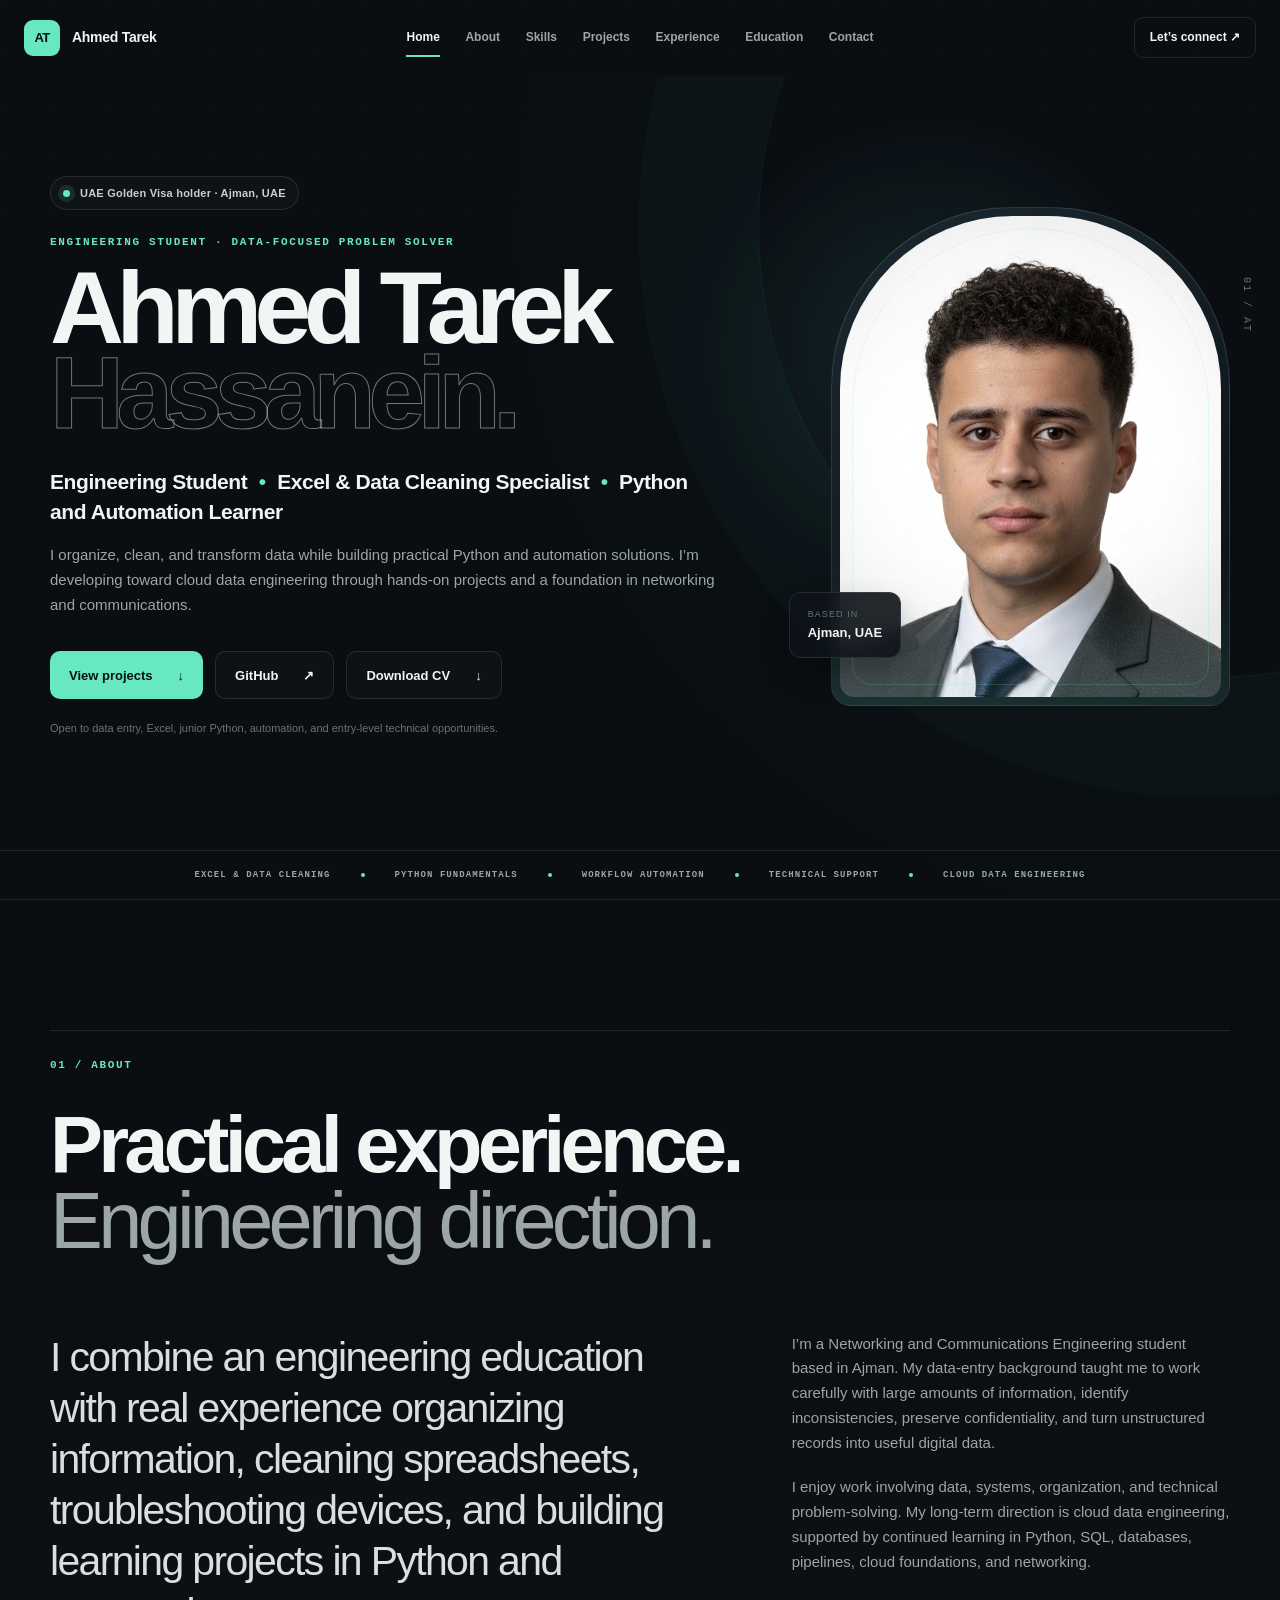
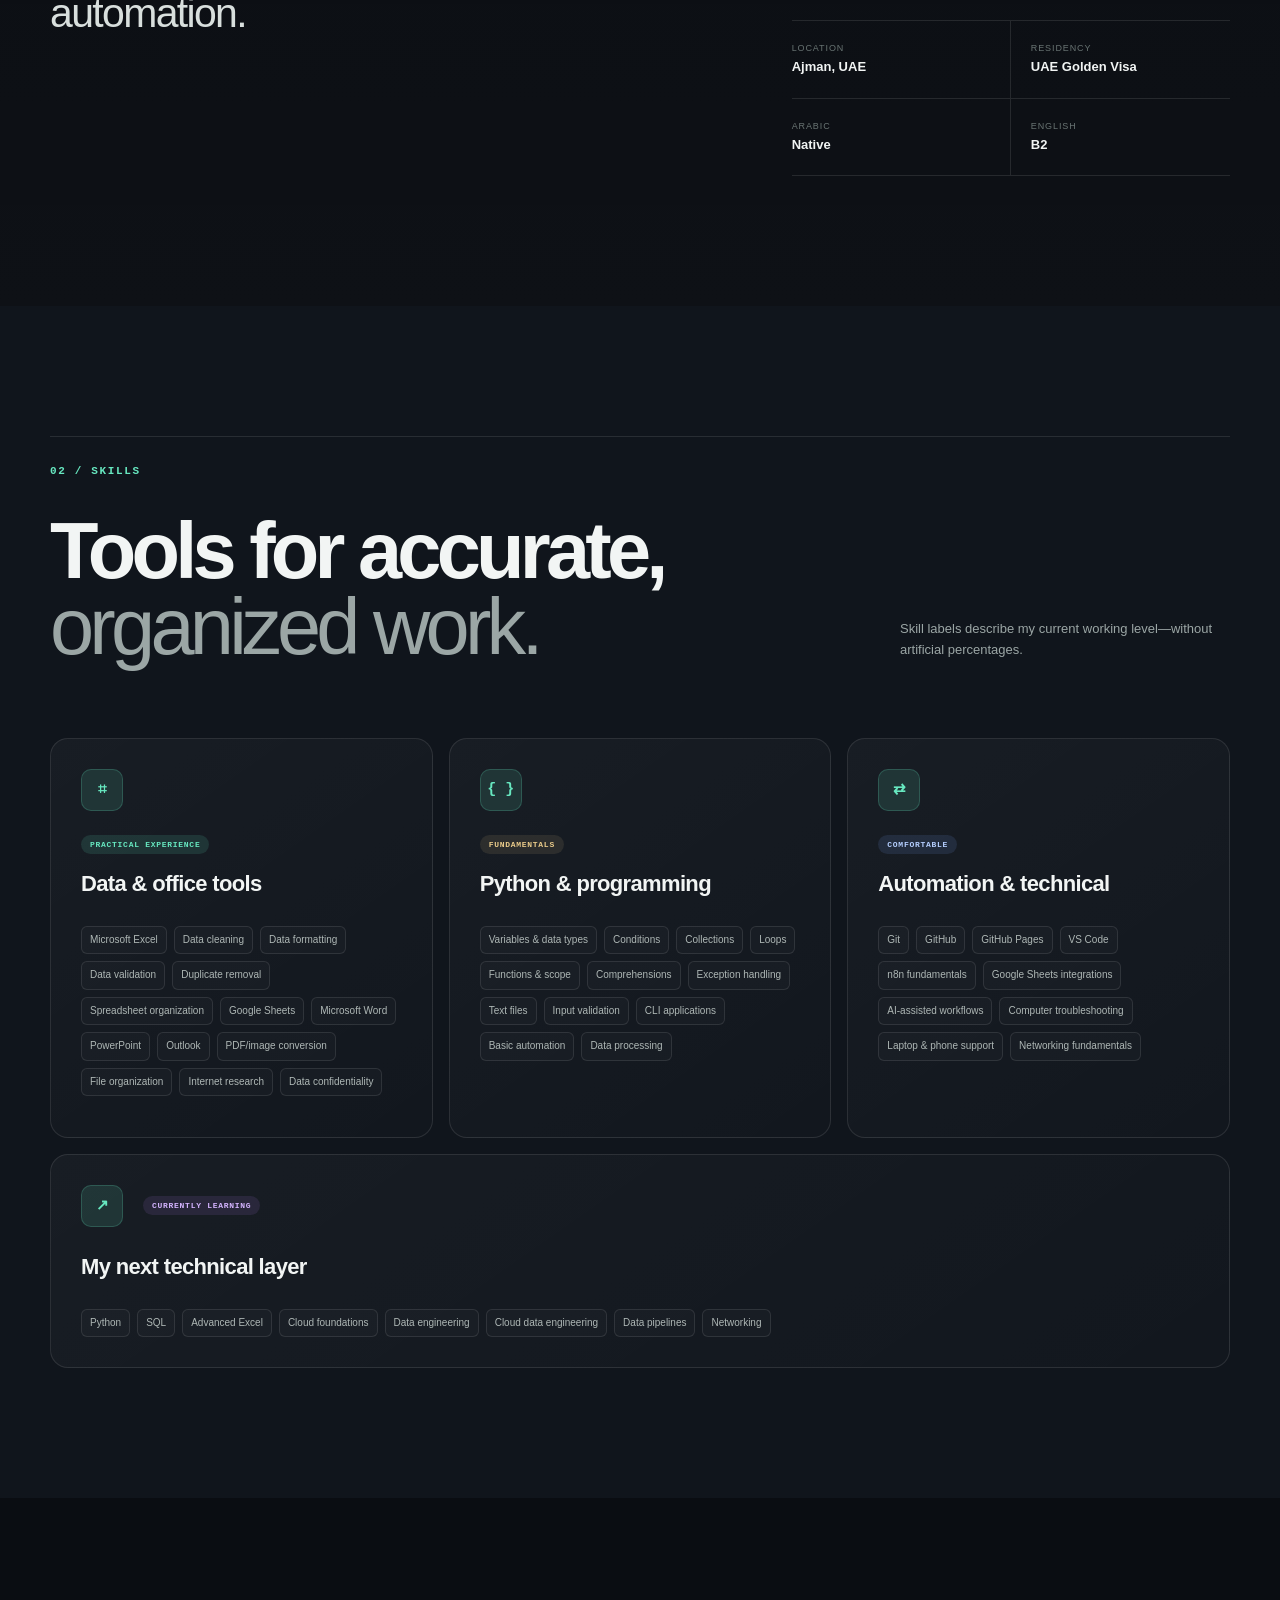
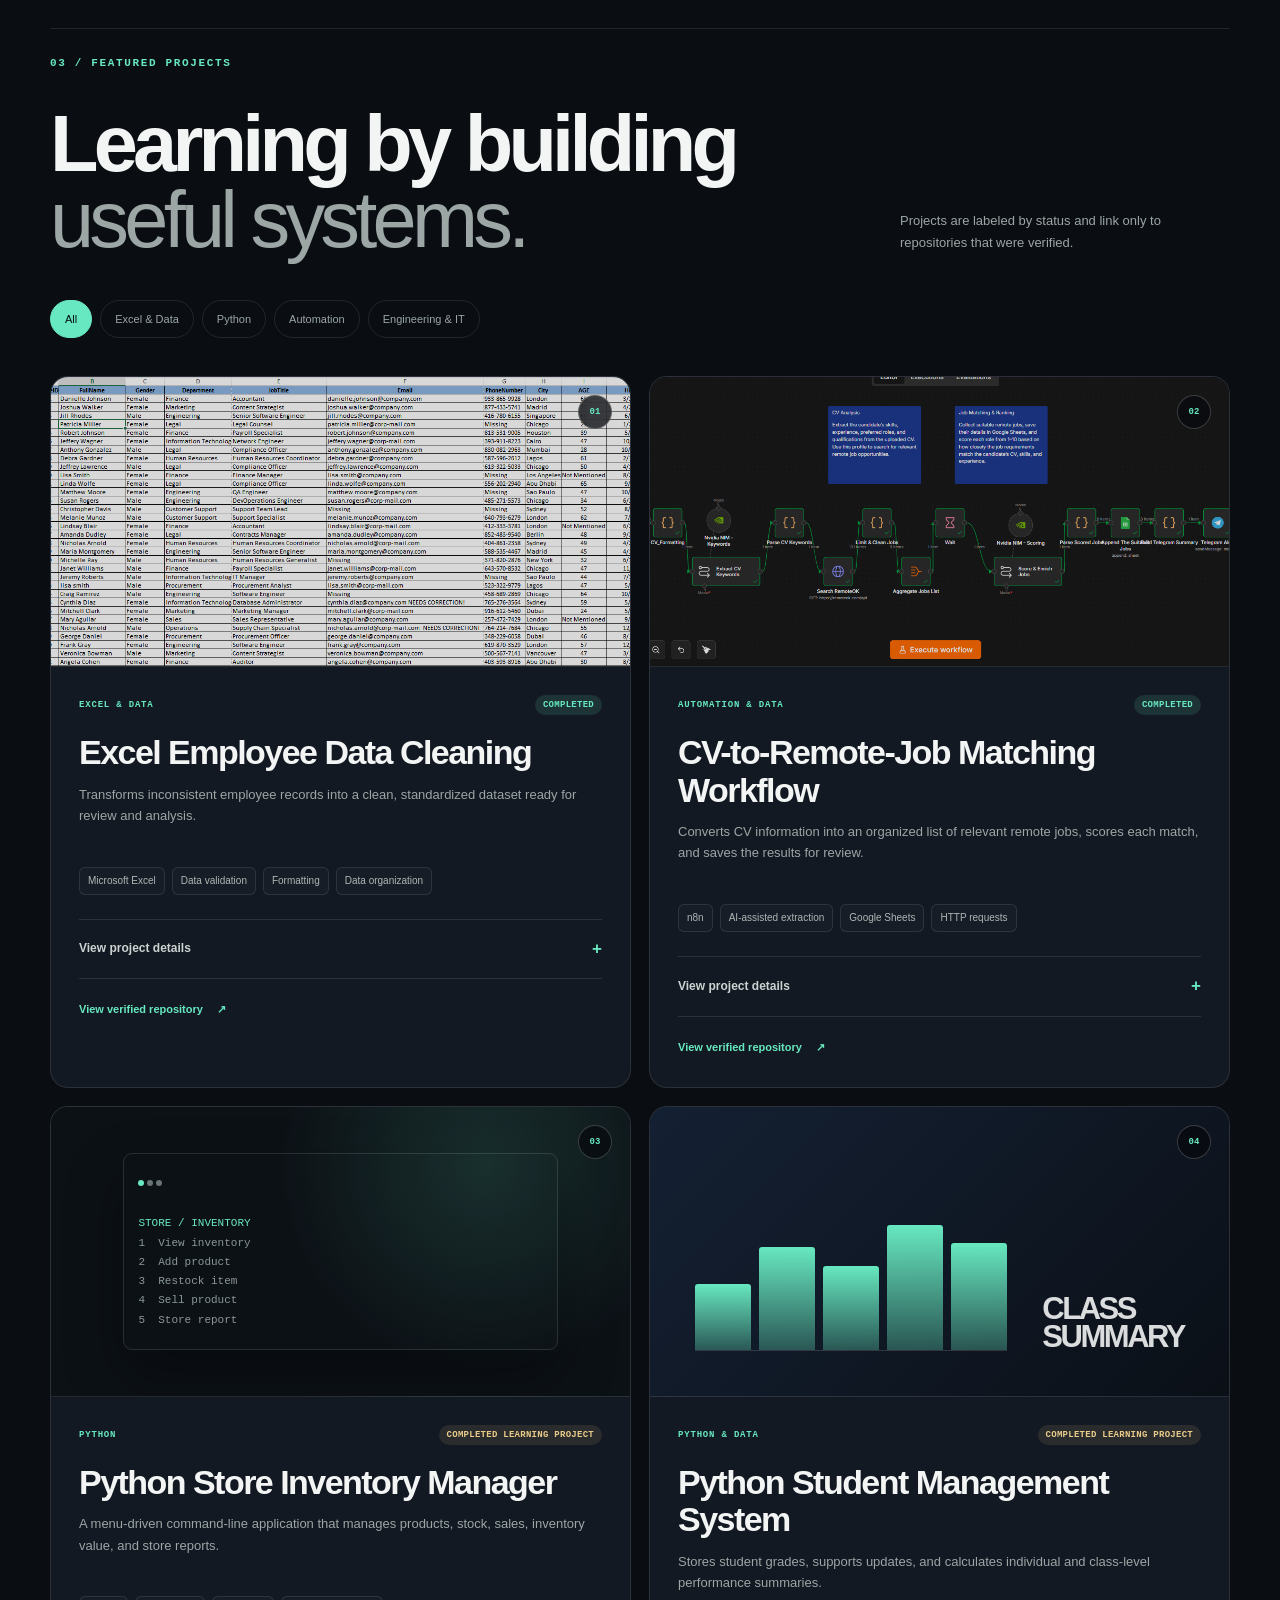
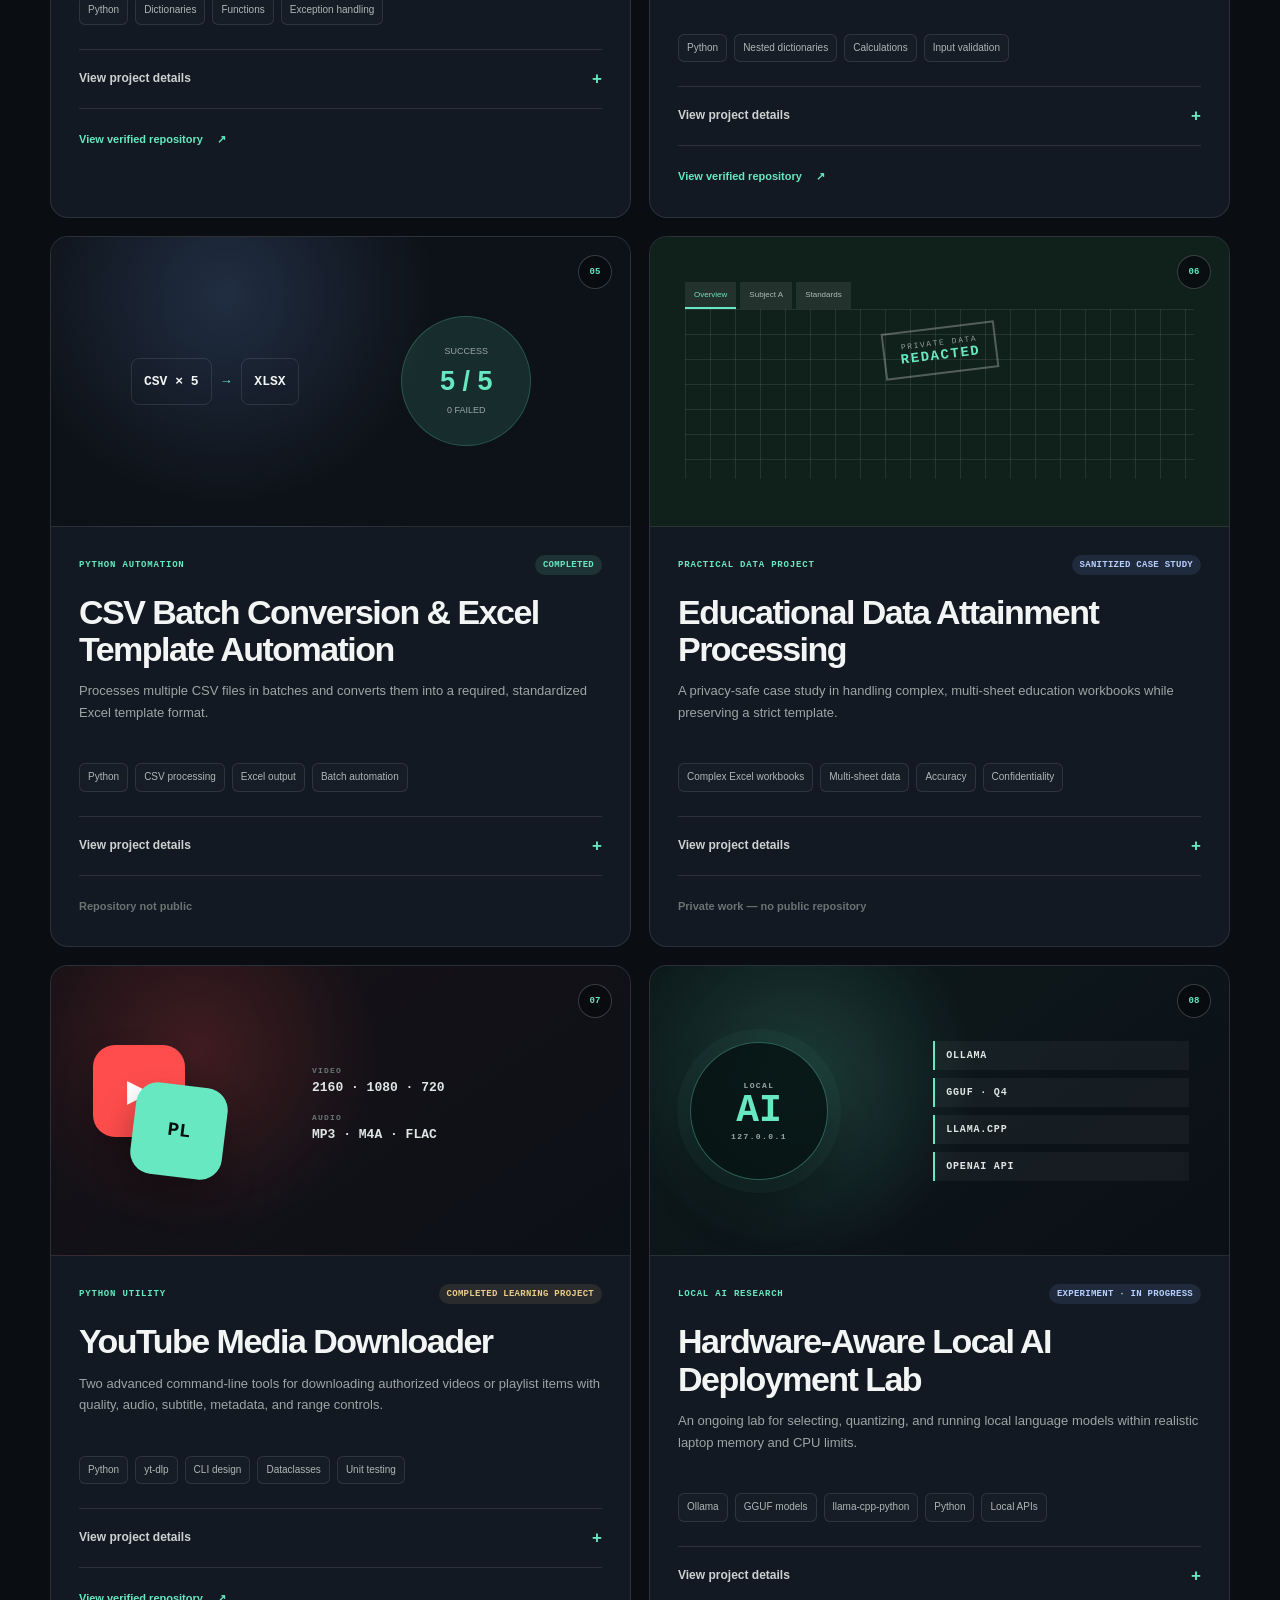
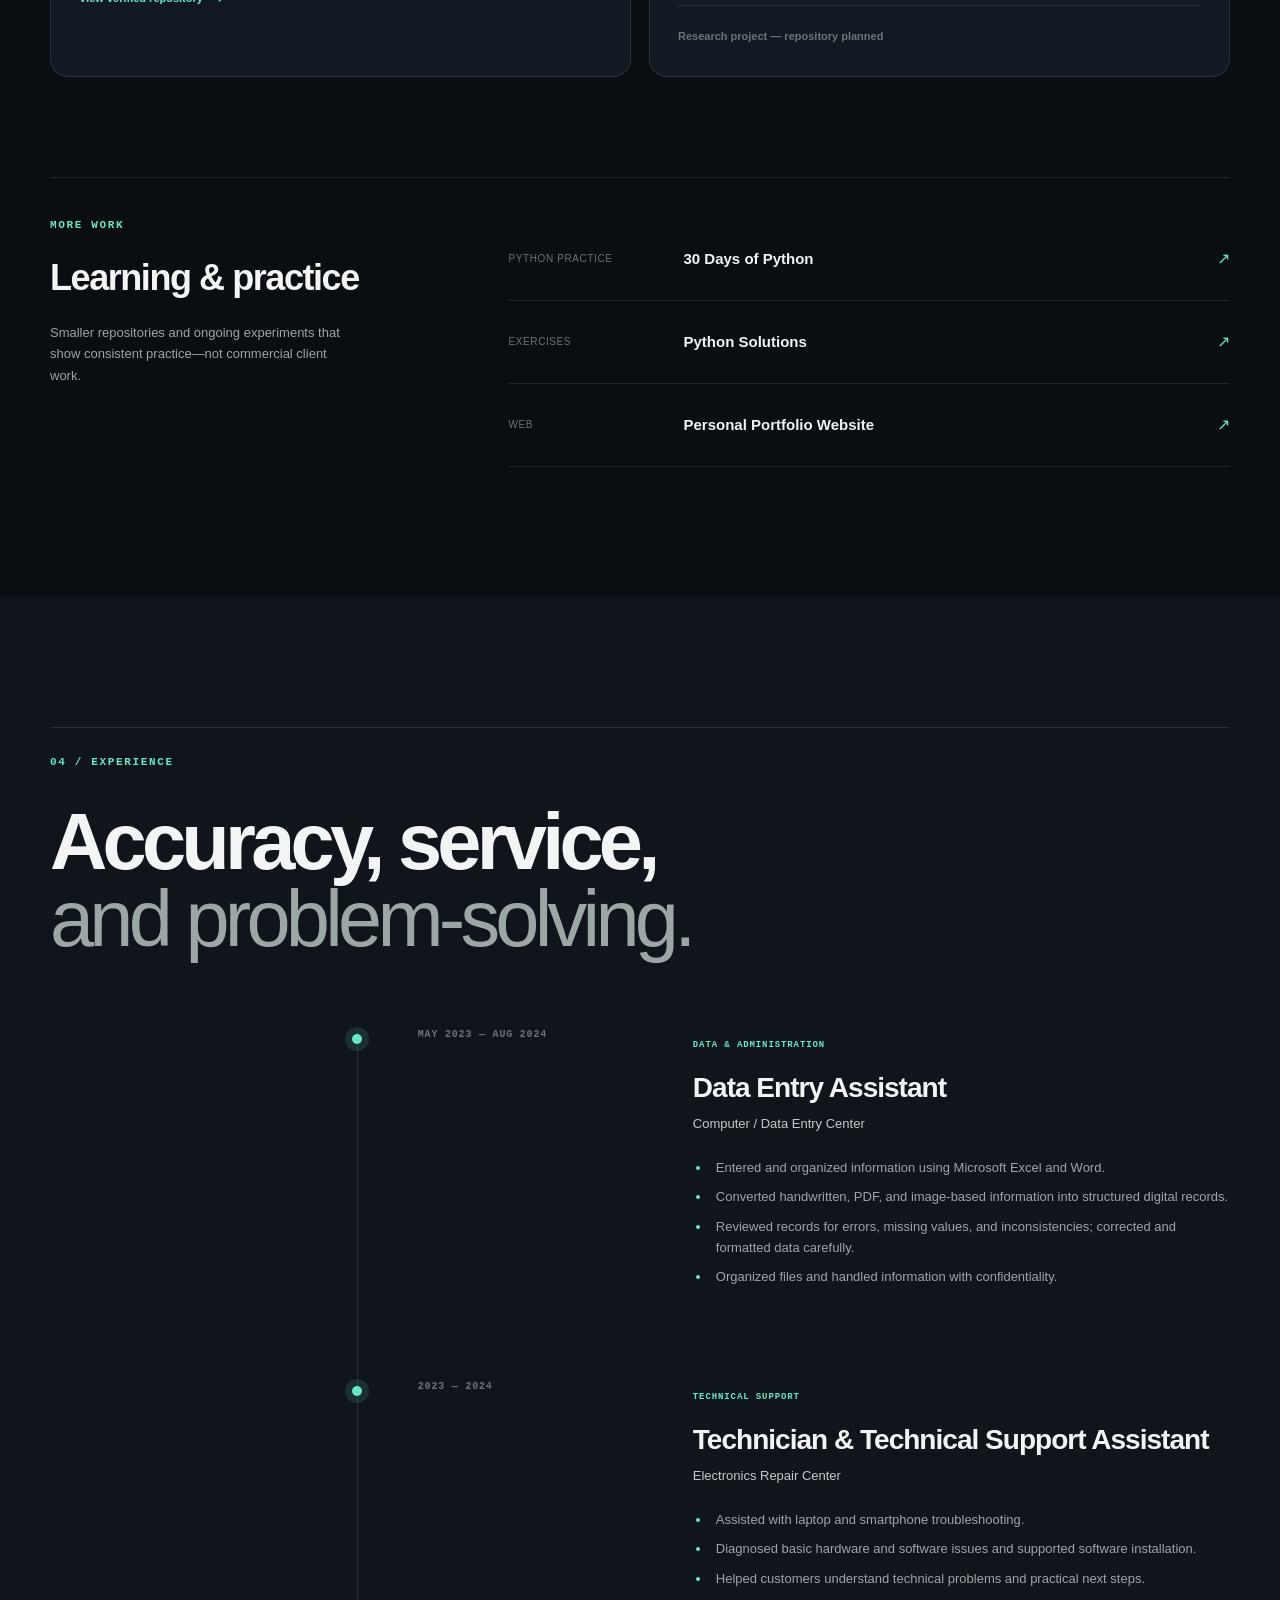
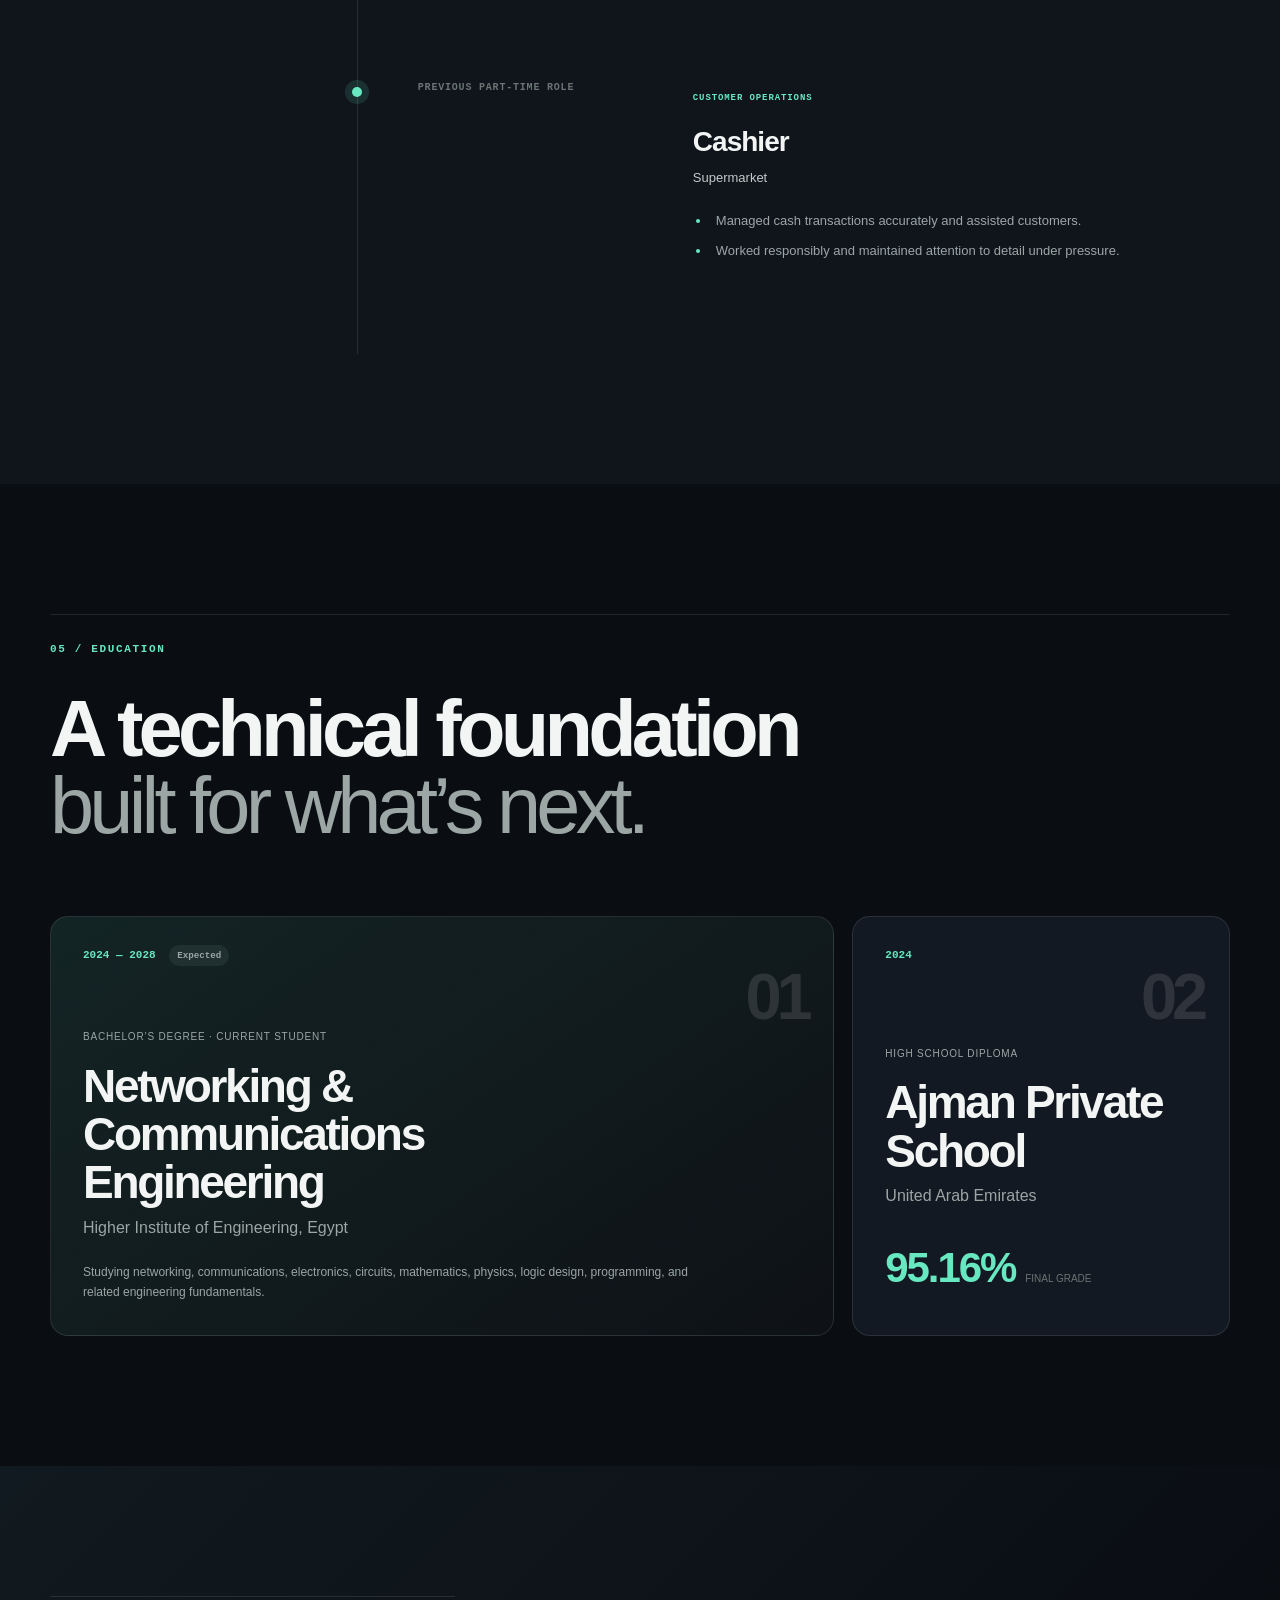
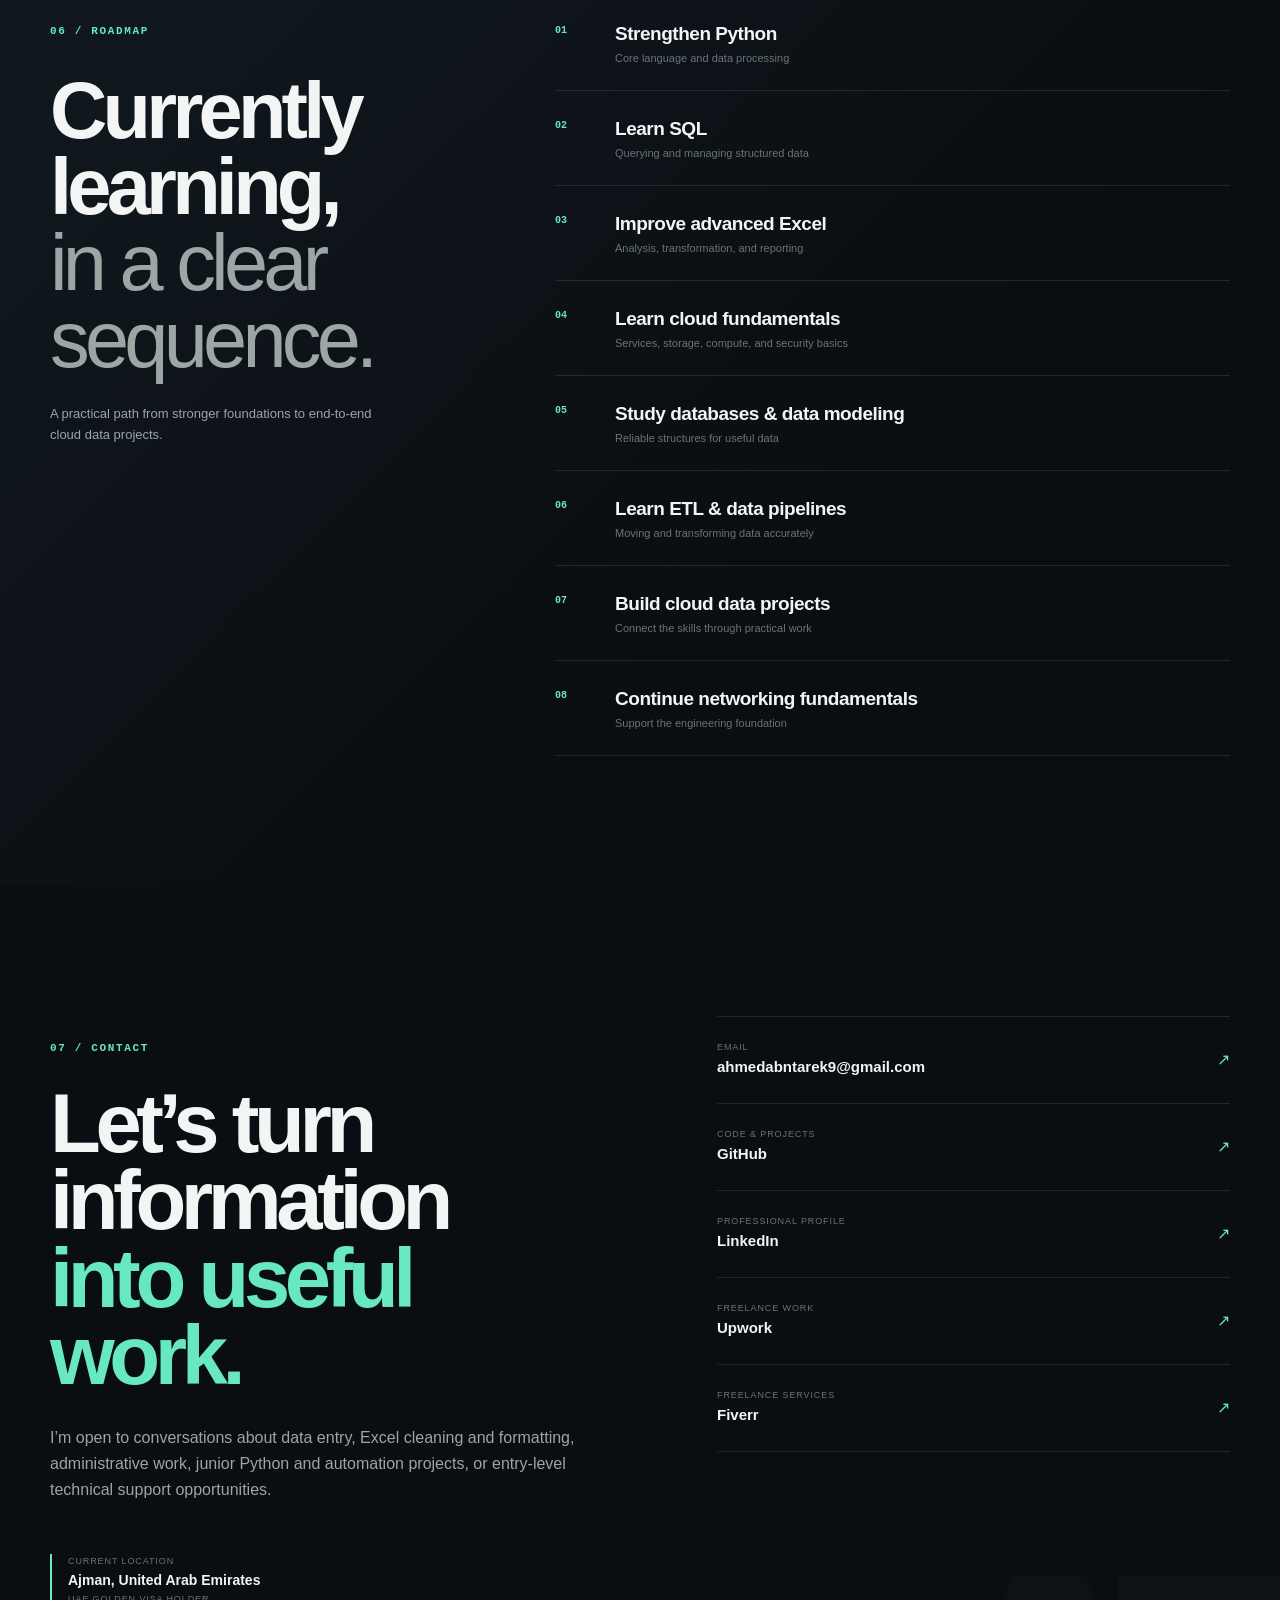
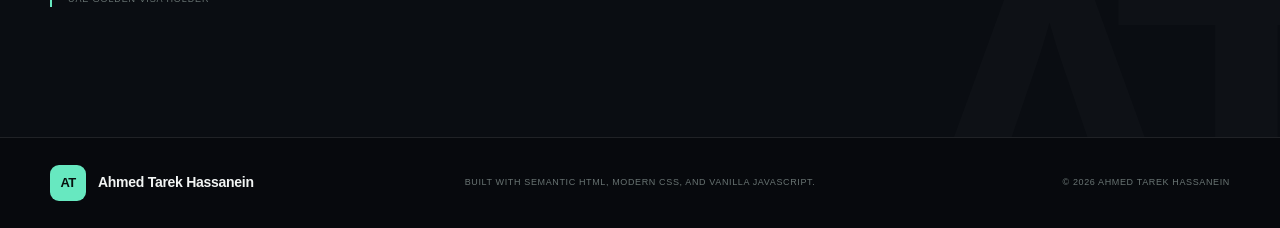
==== commit 7188ff00: "Add hardware-aware local AI deployment lab" ====
--- a/index.html
+++ b/index.html
@@ -261,6 +261,22 @@
               <a class="text-link" href="https://github.com/AhmedTarekPortfolio/youtube-media-downloader" target="_blank" rel="noreferrer">View verified repository <span aria-hidden="true">↗</span></a>
             </div>
           </article>
+
+          <article class="project-card reveal" data-category="python automation it">
+            <div class="project-visual local-ai-visual">
+              <div class="ai-node" aria-hidden="true"><span>LOCAL</span><strong>AI</strong><small>127.0.0.1</small></div>
+              <div class="model-stack" aria-hidden="true"><span>OLLAMA</span><span>GGUF · Q4</span><span>LLAMA.CPP</span><span>OPENAI API</span></div>
+              <span class="project-index">08</span>
+            </div>
+            <div class="project-body">
+              <div class="project-topline"><span>Local AI Research</span><span class="status practical-status">Experiment · In progress</span></div>
+              <h3>Hardware-Aware Local AI Deployment Lab</h3>
+              <p>An ongoing lab for selecting, quantizing, and running local language models within realistic laptop memory and CPU limits.</p>
+              <ul class="tech-list"><li>Ollama</li><li>GGUF models</li><li>llama-cpp-python</li><li>Python</li><li>Local APIs</li></ul>
+              <details><summary>View project details <span>+</span></summary><div class="details-content"><p><strong>Research focus:</strong> Compare model sizes and quantizations, choose safe context limits, and match Qwen, Gemma, Llama, Hermes, and Qwythos variants to available hardware.</p><p><strong>Deployment practice:</strong> Configure Ollama Modelfiles, run GGUF models with CPU-conscious settings, test Python chat clients, and expose a localhost OpenAI-compatible API for application integration.</p><p><strong>Engineering judgment:</strong> Document memory constraints, expected performance, fallback models, and the security boundary between a local API and cloud automation services.</p><p class="privacy-note">This is a research and deployment experiment. The supporting ChatGPT project contains no uploaded source files, so it is not presented as a completed code repository.</p></div></details>
+              <span class="no-link">Research project — repository planned</span>
+            </div>
+          </article>
         </div>
 
         <div class="learning-work reveal" aria-labelledby="learning-work-title">
@@ -269,7 +285,6 @@
             <a href="https://github.com/AhmedTarekPortfolio/30-Days-Of-Python" target="_blank" rel="noreferrer"><span>Python practice</span><strong>30 Days of Python</strong><i>↗</i></a>
             <a href="https://github.com/AhmedTarekPortfolio/30-Days-Of-Python-Solutions" target="_blank" rel="noreferrer"><span>Exercises</span><strong>Python Solutions</strong><i>↗</i></a>
             <a href="https://github.com/AhmedTarekPortfolio/AhmedTarekPortfolio.github.io" target="_blank" rel="noreferrer"><span>Web</span><strong>Personal Portfolio Website</strong><i>↗</i></a>
-            <div><span>Experiment · In progress</span><strong>Local AI Desktop Assistant</strong><i>—</i><small>Exploring locally installed models for coding and productivity.</small></div>
           </div>
         </div>
       </div>
--- a/assets/css/style.css
+++ b/assets/css/style.css
@@ -179,6 +179,12 @@
 .media-options { display: grid; gap: 5px; }
 .media-options span { color: var(--dim); font: 700 8px ui-monospace,monospace; letter-spacing: .15em; }
 .media-options strong { margin-bottom: 13px; color: #dfe6e4; font: 650 13px ui-monospace,monospace; }
+.local-ai-visual { display: grid; grid-template-columns: .9fr 1.1fr; align-items: center; gap: 34px; padding: 40px; background: radial-gradient(circle at 26% 40%,rgba(103,232,192,.18),transparent 38%),linear-gradient(145deg,#0d1b1b,#0b0f16); }
+.ai-node { width: 138px; height: 138px; display: flex; flex-direction: column; align-items: center; justify-content: center; border: 1px solid rgba(103,232,192,.35); border-radius: 50%; background: rgba(6,18,18,.8); box-shadow: 0 0 0 13px rgba(103,232,192,.04),0 24px 45px rgba(0,0,0,.35); }
+.ai-node span,.ai-node small { color: var(--muted); font: 700 8px ui-monospace,monospace; letter-spacing: .18em; }
+.ai-node strong { color: var(--accent); font: 800 38px ui-monospace,monospace; line-height: 1.1; }
+.model-stack { display: grid; gap: 8px; }
+.model-stack span { padding: 9px 11px; border-left: 2px solid var(--accent); background: rgba(255,255,255,.045); color: #dfe6e4; font: 650 10px ui-monospace,monospace; letter-spacing: .08em; }
 .learning-work { display: grid; grid-template-columns: .7fr 1.3fr; gap: 70px; margin-top: 100px; padding-top: 40px; border-top: 1px solid var(--line); }
 .learning-intro .section-kicker { margin-top: 0; }
 .learning-intro h3 { margin: 0 0 14px; font-size: 36px; letter-spacing: -.04em; }
@@ -322,6 +328,9 @@
   .youtube-visual { padding: 28px 20px; gap: 18px; }
   .media-stack { width: 105px; height: 105px; }
   .media-stack span { width: 74px; height: 74px; border-radius: 17px; font-size: 24px; }
+  .local-ai-visual { padding: 28px 20px; gap: 18px; }
+  .ai-node { width: 106px; height: 106px; }
+  .ai-node strong { font-size: 29px; }
   .filter-bar { width: 100%; flex-wrap: nowrap; overflow-x: auto; padding: 0 12px 8px 0; margin-right: 0; }
   .filter-button { flex: none; }
   .project-topline { align-items: flex-start; }
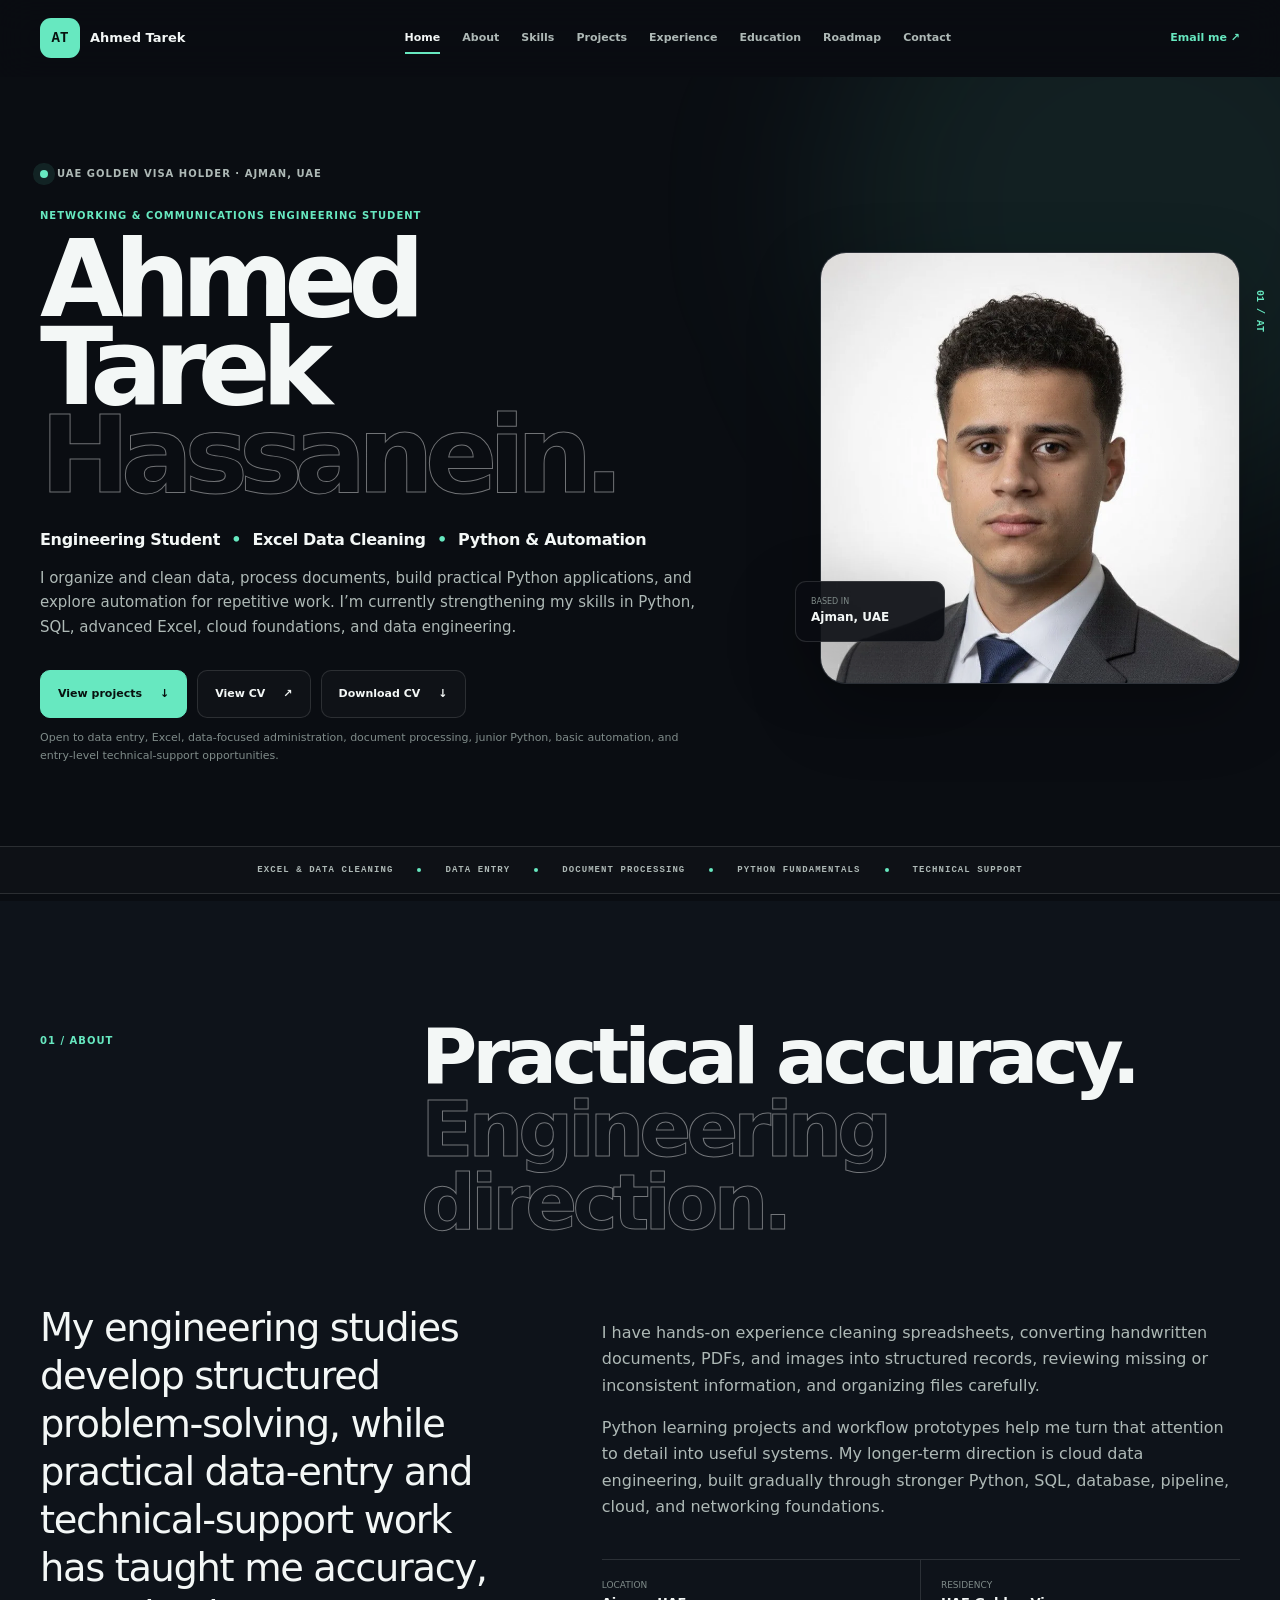
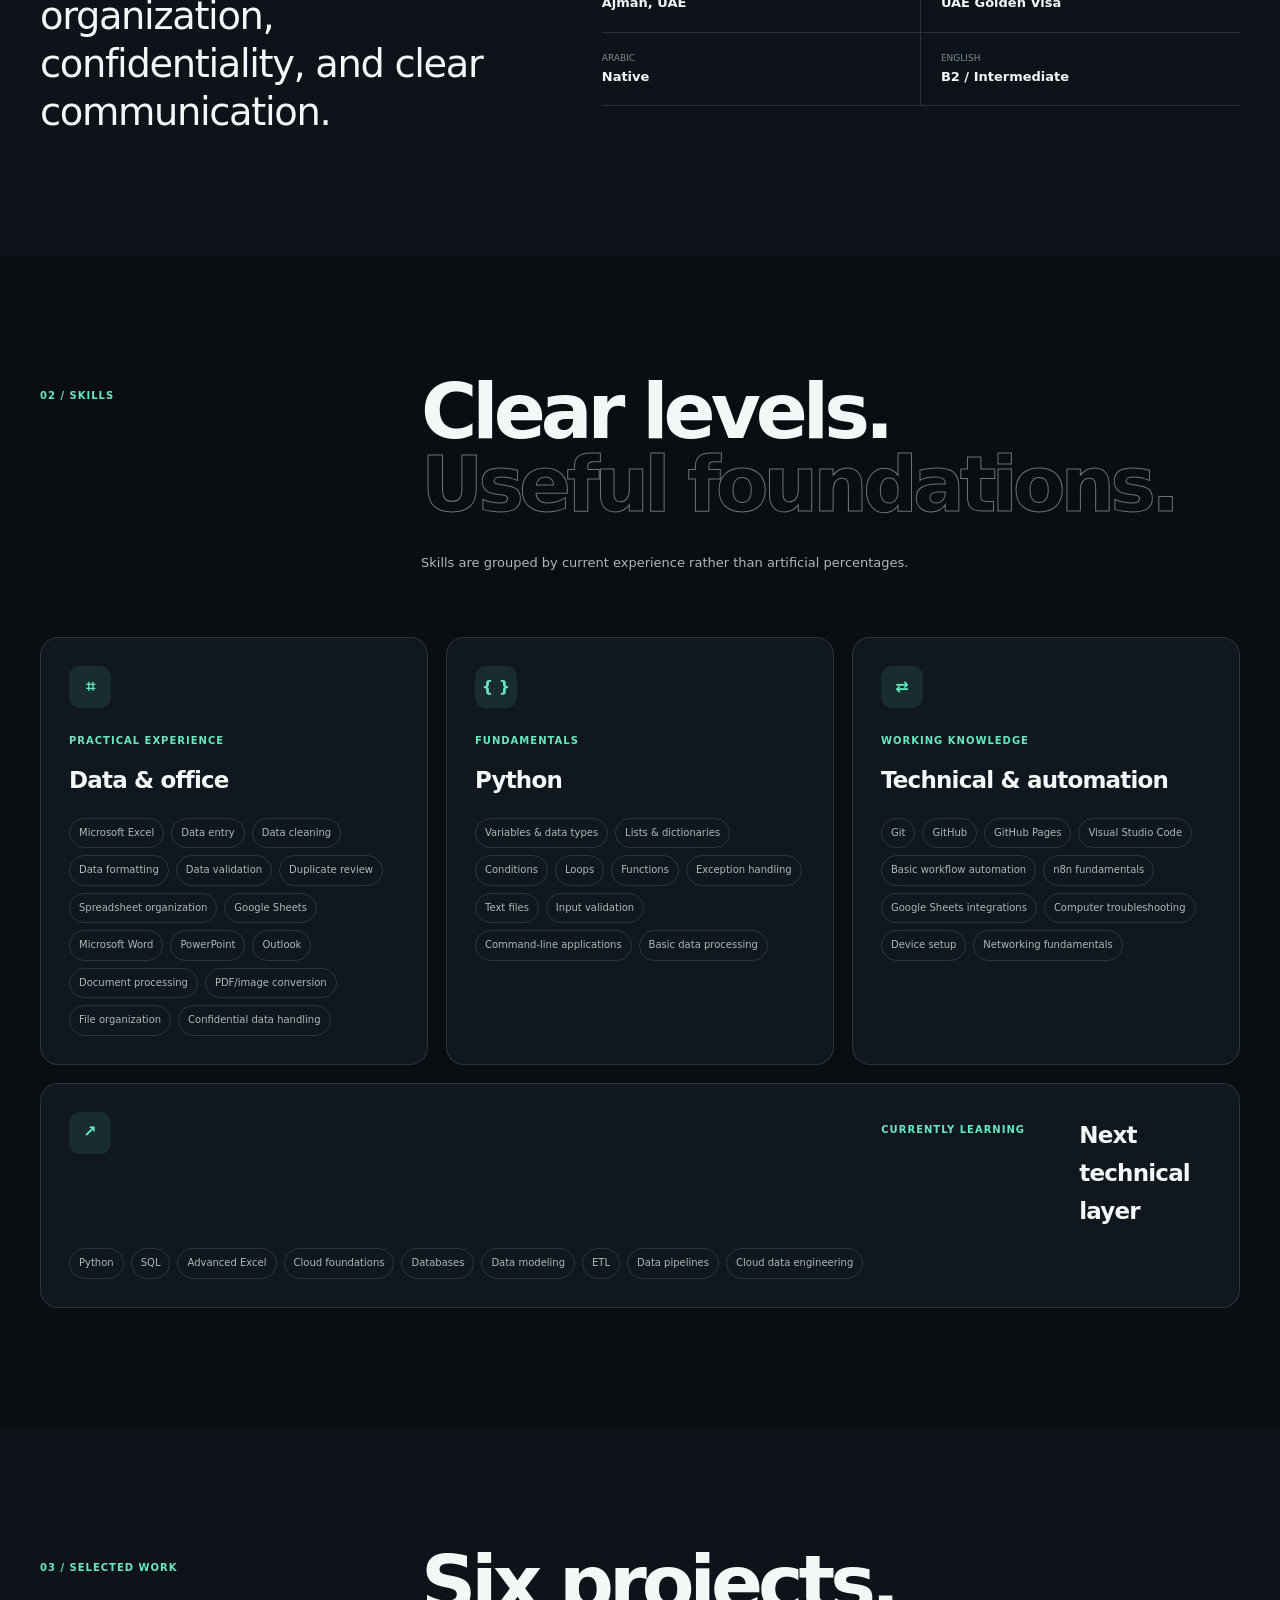
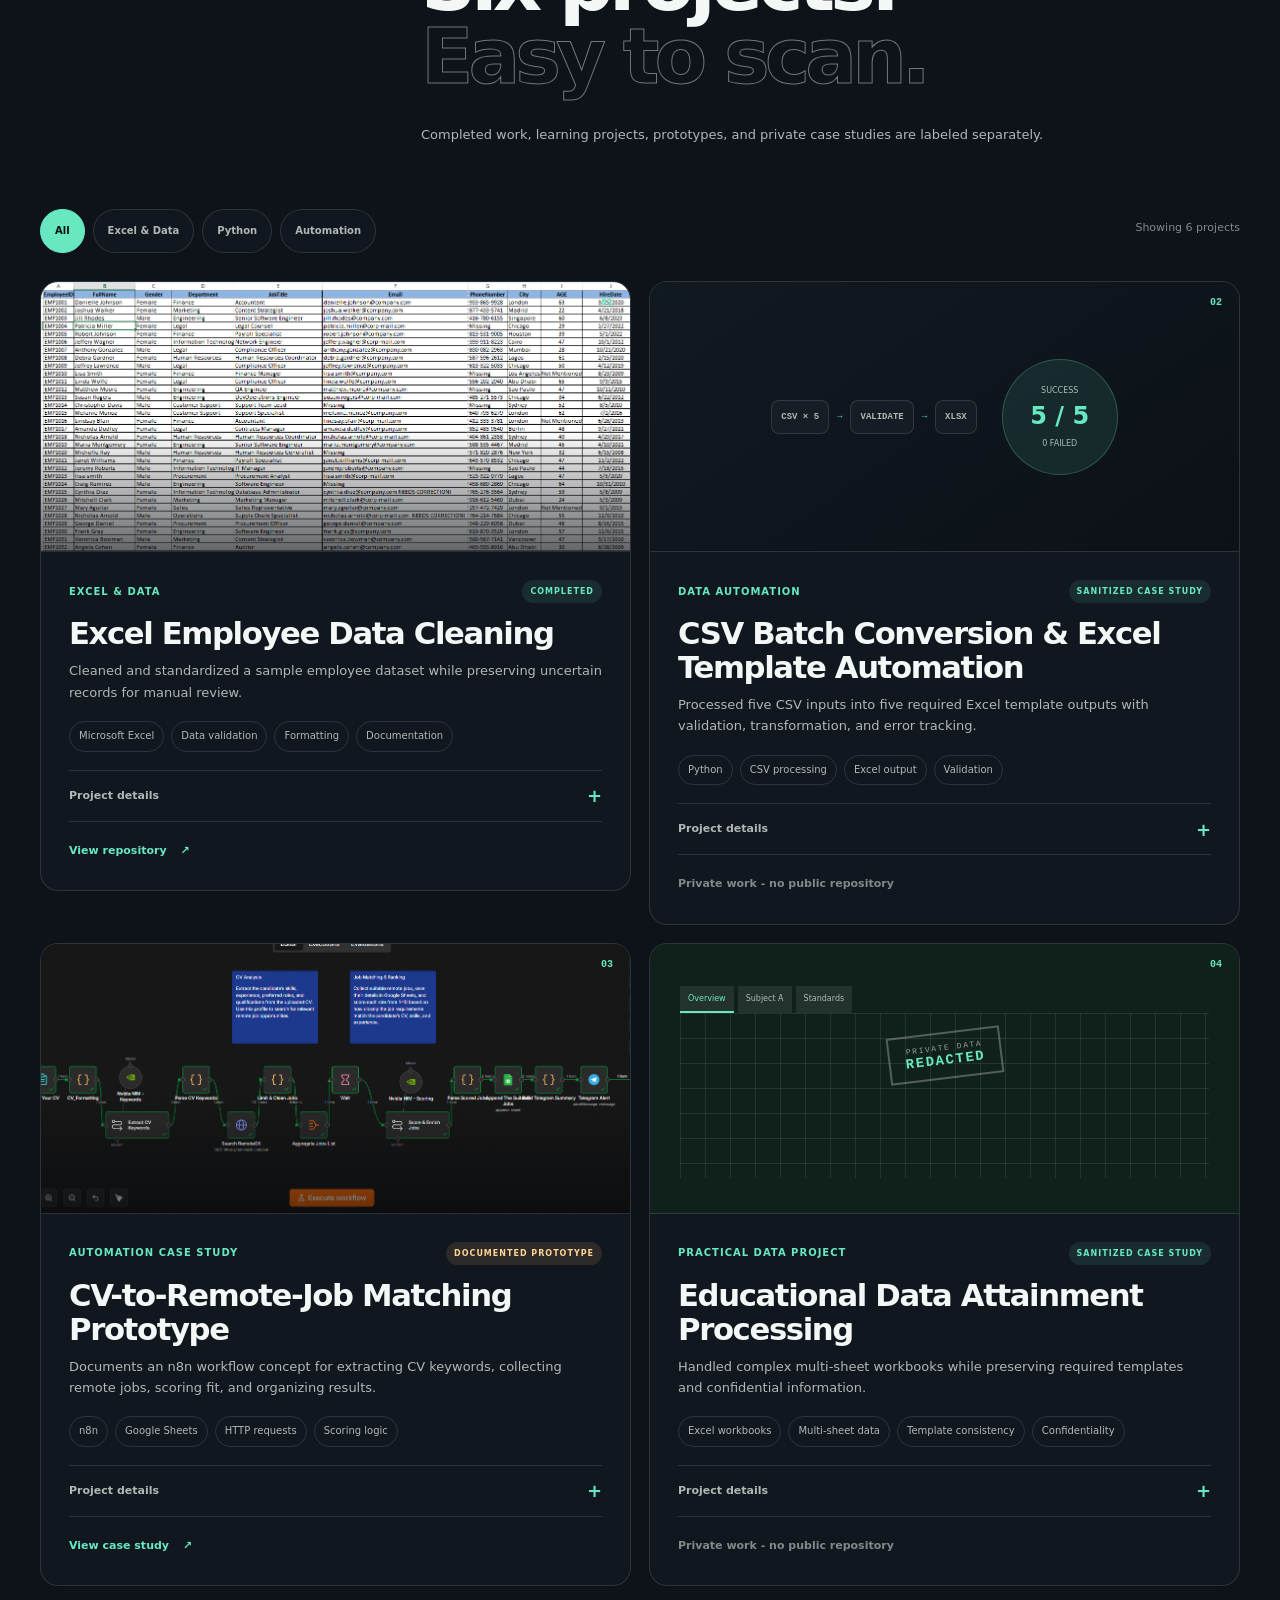
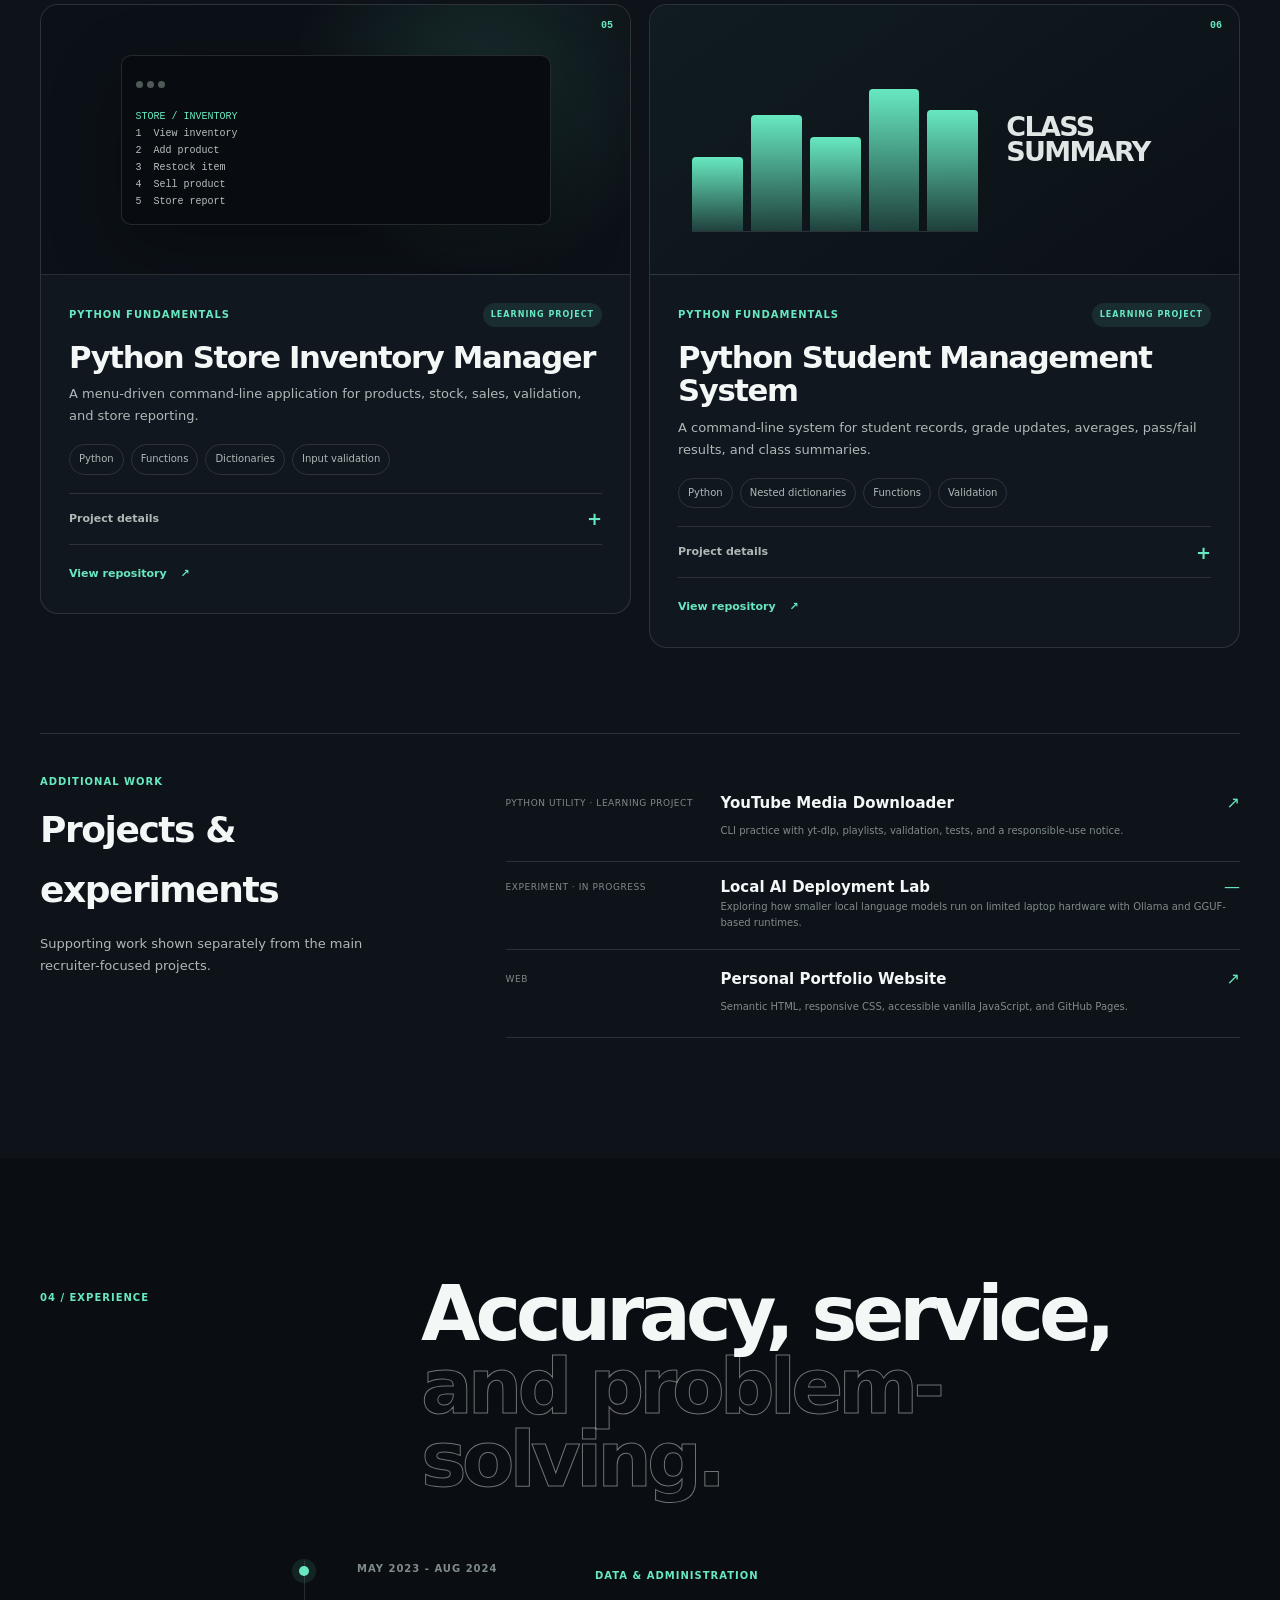
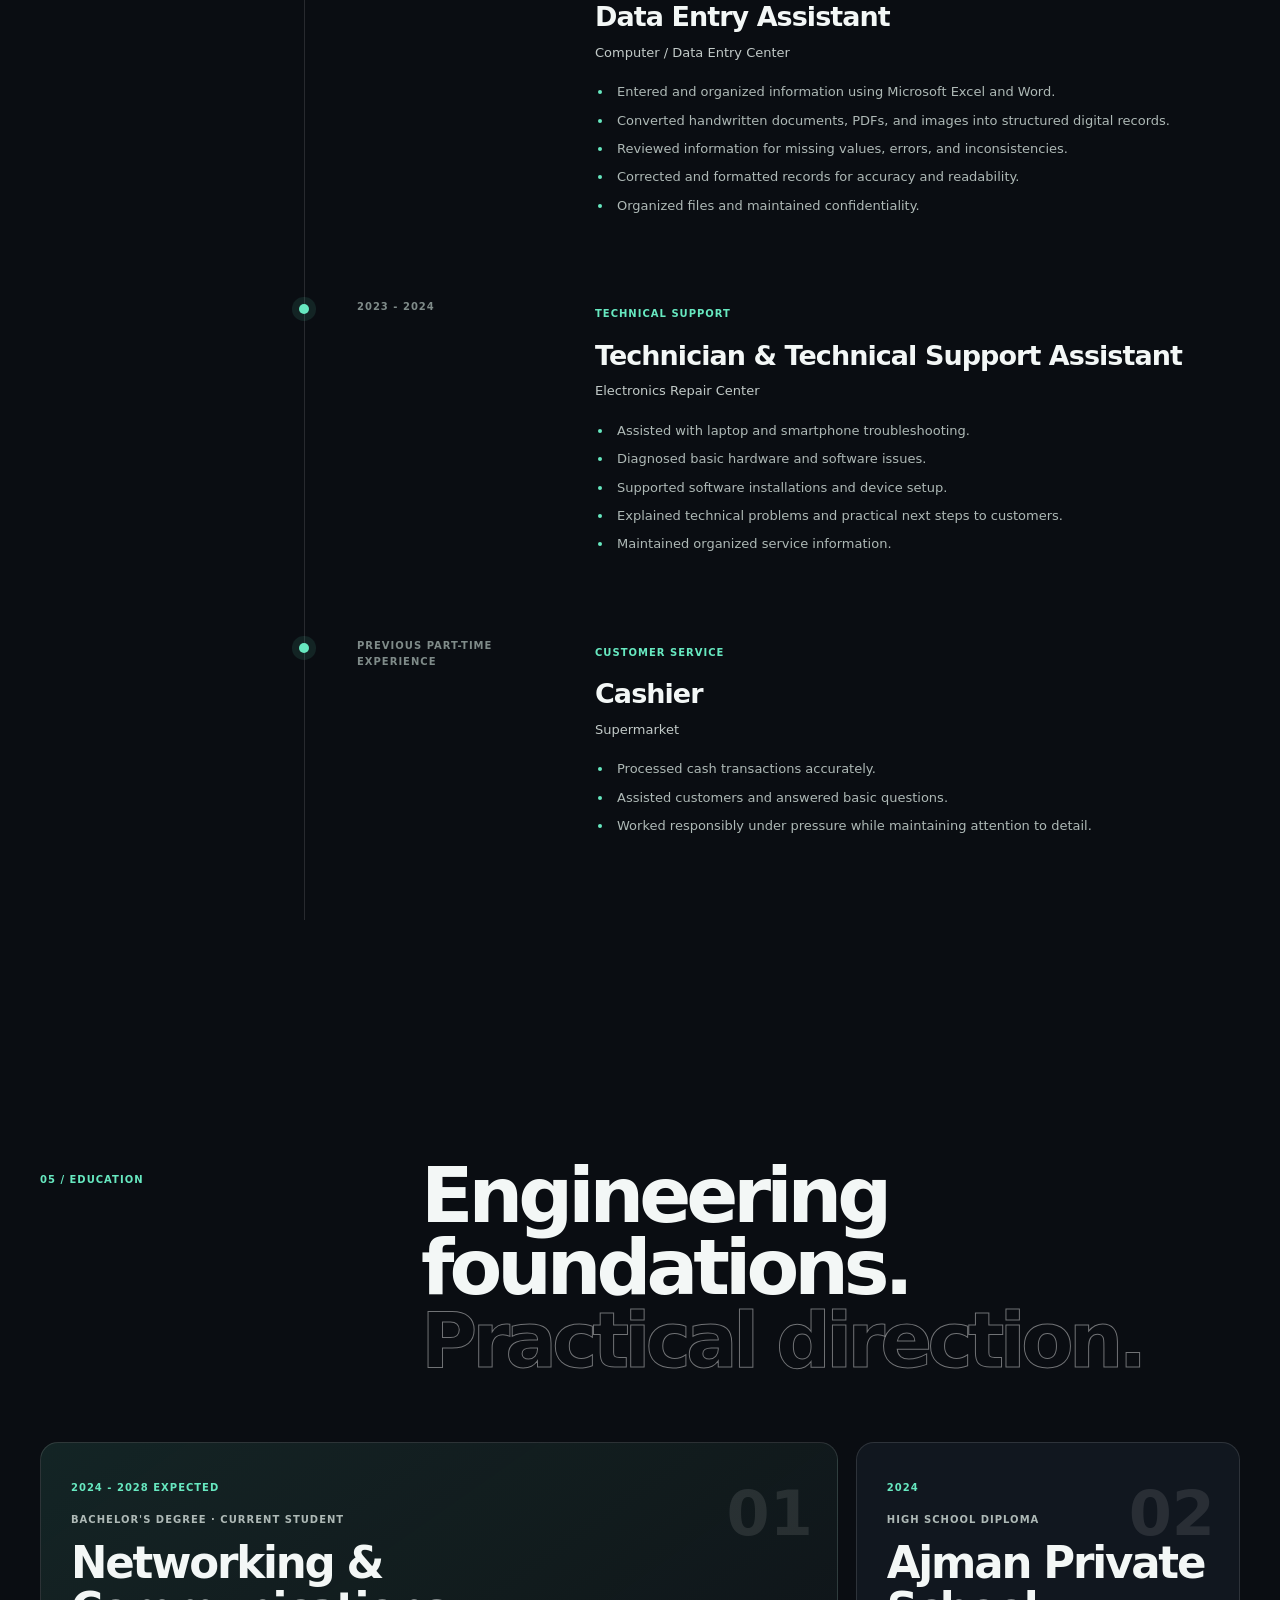
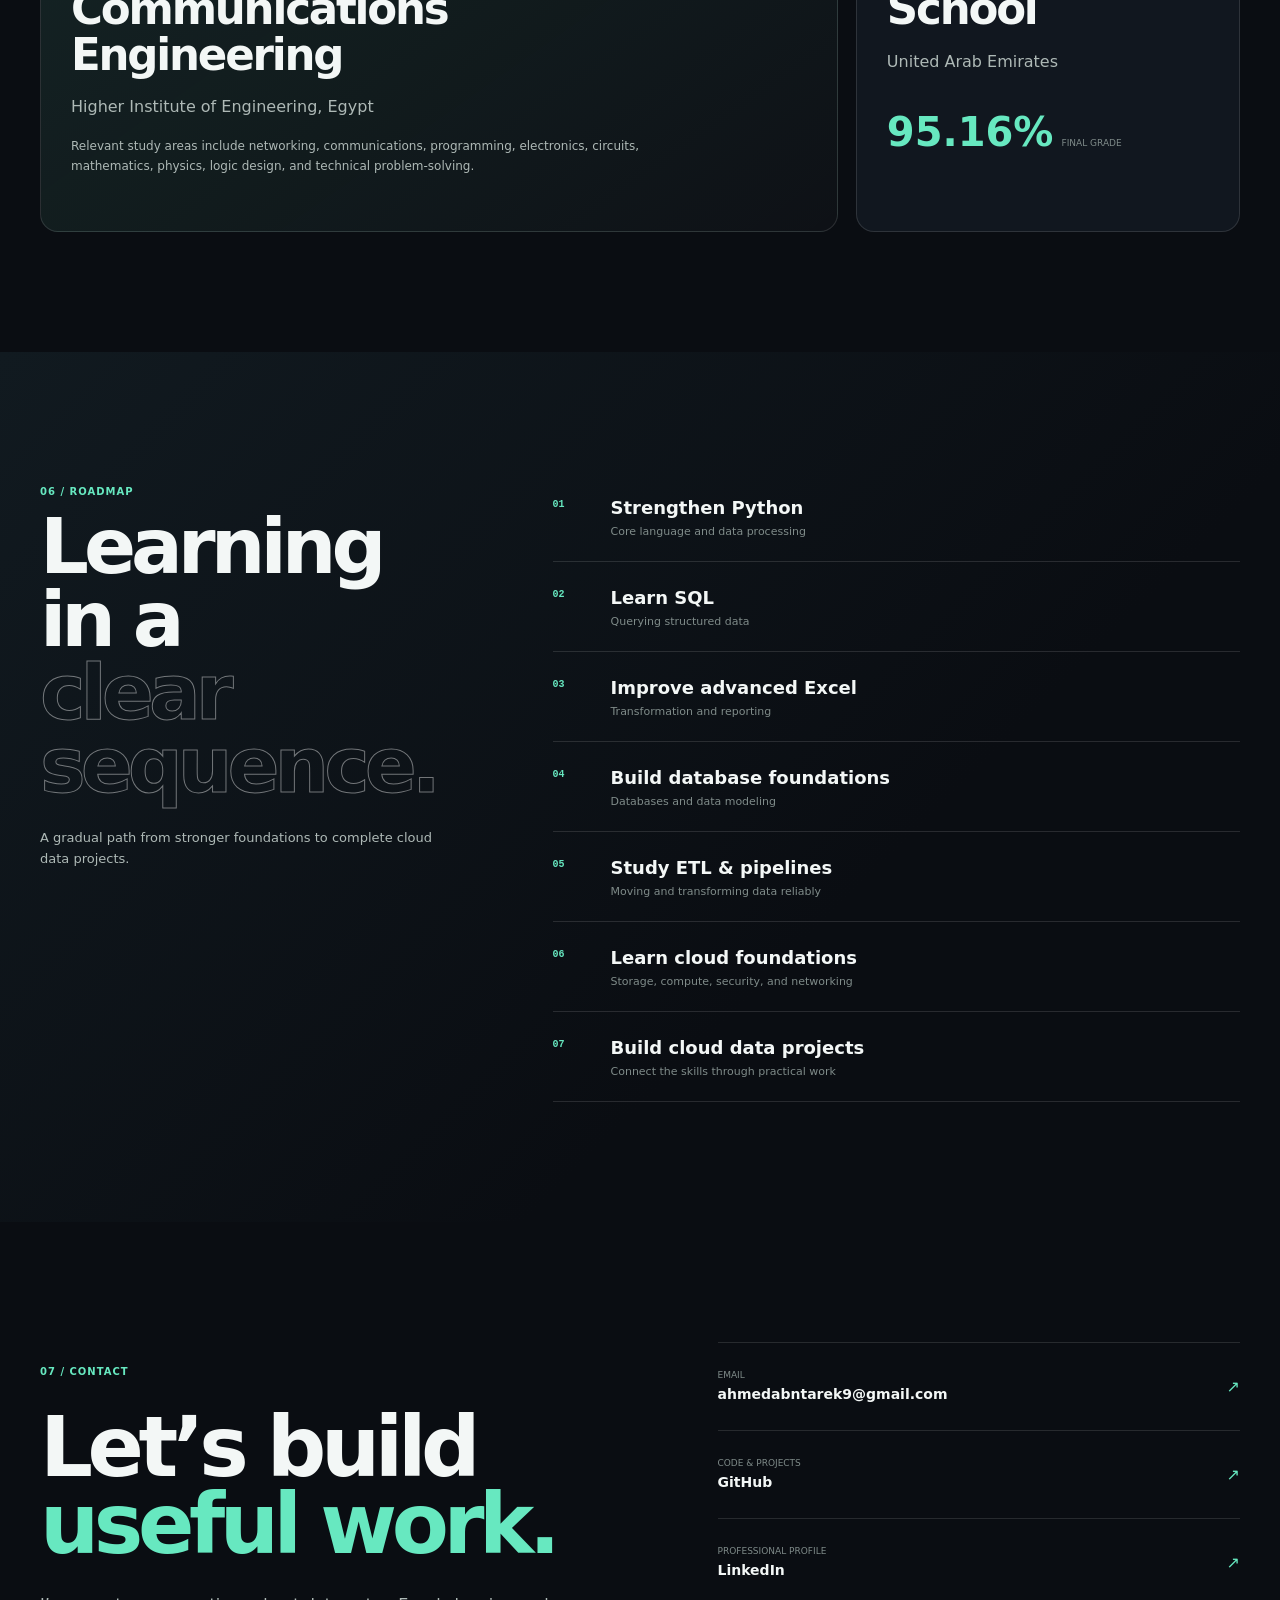
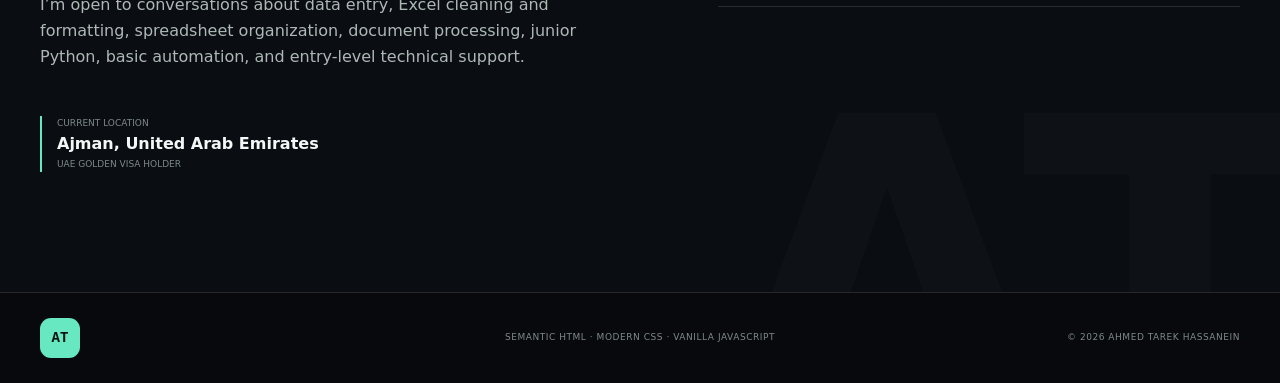
==== commit 0b1213bc: "Rebuild portfolio and publish verified CV" ====
--- a/index.html
+++ b/index.html
@@ -3,38 +3,49 @@
 <head>
   <meta charset="utf-8">
   <meta name="viewport" content="width=device-width, initial-scale=1">
-  <title>Ahmed Tarek Hassanein | Data, Excel, Python &amp; Engineering Portfolio</title>
-  <meta name="description" content="Portfolio of Ahmed Tarek Hassanein, a Networking and Communications Engineering student in Ajman, UAE, focused on Excel data cleaning, Python, automation, technical support, and cloud data engineering.">
+  <title>Ahmed Tarek Hassanein | Excel, Data Entry, Python &amp; Automation</title>
+  <meta name="description" content="Portfolio of Ahmed Tarek Hassanein, a Networking and Communications Engineering student in Ajman with practical experience in Excel, data entry, document processing, Python fundamentals, and technical support.">
   <meta name="theme-color" content="#0a0d12">
+  <meta name="color-scheme" content="dark">
   <link rel="canonical" href="https://ahmedtarekportfolio.github.io/">
   <link rel="icon" href="assets/images/favicon.svg" type="image/svg+xml">
+  <link rel="icon" href="assets/images/icon-192.png" sizes="192x192" type="image/png">
+  <link rel="apple-touch-icon" href="assets/images/icon-192.png">
+  <link rel="manifest" href="site.webmanifest">
   <meta property="og:type" content="website">
-  <meta property="og:title" content="Ahmed Tarek Hassanein | Data, Excel, Python &amp; Engineering Portfolio">
-  <meta property="og:description" content="Engineering student building practical skills in Excel data cleaning, Python, automation, technical support, and cloud data engineering.">
+  <meta property="og:site_name" content="Ahmed Tarek Hassanein Portfolio">
+  <meta property="og:title" content="Ahmed Tarek Hassanein | Excel, Data, Python &amp; Automation">
+  <meta property="og:description" content="Engineering student building practical data, spreadsheet, Python, and automation projects in Ajman, UAE.">
   <meta property="og:url" content="https://ahmedtarekportfolio.github.io/">
-  <meta property="og:image" content="https://ahmedtarekportfolio.github.io/assets/profile-photo.jpg">
+  <meta property="og:image" content="https://ahmedtarekportfolio.github.io/assets/images/social-card.png">
+  <meta property="og:image:width" content="1200">
+  <meta property="og:image:height" content="630">
+  <meta property="og:image:alt" content="Ahmed Tarek Hassanein - Engineering student focused on Excel, data, Python, and automation in Ajman, UAE">
   <meta name="twitter:card" content="summary_large_image">
   <meta name="twitter:title" content="Ahmed Tarek Hassanein | Portfolio">
-  <meta name="twitter:description" content="Excel, data organization, Python, automation, engineering, and technical support portfolio.">
+  <meta name="twitter:description" content="Excel, data entry, document processing, Python fundamentals, automation, and technical support.">
+  <meta name="twitter:image" content="https://ahmedtarekportfolio.github.io/assets/images/social-card.png">
   <link rel="stylesheet" href="assets/css/style.css">
+  <script>document.documentElement.classList.add('js');</script>
   <script type="application/ld+json">
   {
     "@context": "https://schema.org",
     "@type": "Person",
     "name": "Ahmed Tarek Hassanein",
     "url": "https://ahmedtarekportfolio.github.io/",
-    "image": "https://ahmedtarekportfolio.github.io/assets/profile-photo.jpg",
-    "nationality": "Egyptian",
+    "image": "https://ahmedtarekportfolio.github.io/assets/profile-photo.webp",
+    "jobTitle": "Networking and Communications Engineering Student",
+    "nationality": { "@type": "Country", "name": "Egypt" },
     "homeLocation": { "@type": "Place", "name": "Ajman, United Arab Emirates" },
-    "jobTitle": "Networking and Communications Engineering Student",
+    "email": "mailto:ahmedabntarek9@gmail.com",
     "sameAs": [
       "https://github.com/AhmedTarekPortfolio",
-      "https://linkedin.com/in/ahmedtarek-g7",
-      "https://www.fiverr.com/s/2K3VWL8",
-      "https://www.upwork.com/freelancers/~0170d319d822e98aa0?mp_source=share"
-    ]
+      "https://linkedin.com/in/ahmedtarek-g7"
+    ],
+    "knowsAbout": ["Microsoft Excel", "Data Entry", "Data Cleaning", "Document Processing", "Python Fundamentals", "Workflow Automation", "Technical Support", "Networking Fundamentals"]
   }
   </script>
+  <script src="assets/js/main.js" defer></script>
 </head>
 <body>
   <a class="skip-link" href="#main-content">Skip to main content</a>
@@ -42,22 +53,12 @@
 
   <header class="site-header" id="site-header">
     <div class="nav-shell">
-      <a class="brand" href="#home" aria-label="Ahmed Tarek Hassanein — home">
-        <span class="brand-mark">AT</span><span class="brand-name">Ahmed Tarek</span>
-      </a>
-      <button class="menu-toggle" type="button" aria-expanded="false" aria-controls="primary-nav">
-        <span class="sr-only">Open navigation</span><span></span><span></span>
-      </button>
+      <a class="brand" href="#home" aria-label="Ahmed Tarek Hassanein - home"><span class="brand-mark">AT</span><span class="brand-name">Ahmed Tarek</span></a>
+      <button class="menu-toggle" type="button" aria-expanded="false" aria-controls="primary-nav"><span class="sr-only">Open navigation</span><span></span><span></span></button>
       <nav id="primary-nav" class="primary-nav" aria-label="Primary navigation">
-        <a href="#home" class="active">Home</a>
-        <a href="#about">About</a>
-        <a href="#skills">Skills</a>
-        <a href="#projects">Projects</a>
-        <a href="#experience">Experience</a>
-        <a href="#education">Education</a>
-        <a href="#contact">Contact</a>
+        <a href="#home" class="active">Home</a><a href="#about">About</a><a href="#skills">Skills</a><a href="#projects">Projects</a><a href="#experience">Experience</a><a href="#education">Education</a><a href="#roadmap">Roadmap</a><a href="#contact">Contact</a>
       </nav>
-      <a class="nav-cta" href="#contact">Let’s connect <span aria-hidden="true">↗</span></a>
+      <a class="nav-cta" href="mailto:ahmedabntarek9@gmail.com">Email me <span aria-hidden="true">↗</span></a>
     </div>
   </header>
 
@@ -67,289 +68,91 @@
       <div class="container hero-layout">
         <div class="hero-copy reveal">
           <div class="availability"><span></span> UAE Golden Visa holder · Ajman, UAE</div>
-          <p class="eyebrow">Engineering student · Data-focused problem solver</p>
+          <p class="eyebrow">Networking &amp; Communications Engineering student</p>
           <h1 id="hero-title">Ahmed Tarek<br><span>Hassanein.</span></h1>
-          <p class="headline">Engineering Student <i>•</i> Excel &amp; Data Cleaning Specialist <i>•</i> Python and Automation Learner</p>
-          <p class="hero-intro">I organize, clean, and transform data while building practical Python and automation solutions. I’m developing toward cloud data engineering through hands-on projects and a foundation in networking and communications.</p>
+          <p class="headline">Engineering Student <i>•</i> Excel Data Cleaning <i>•</i> Python &amp; Automation</p>
+          <p class="hero-intro">I organize and clean data, process documents, build practical Python applications, and explore automation for repetitive work. I’m currently strengthening my skills in Python, SQL, advanced Excel, cloud foundations, and data engineering.</p>
           <div class="hero-actions">
             <a class="button button-primary" href="#projects">View projects <span aria-hidden="true">↓</span></a>
-            <a class="button button-ghost" href="https://github.com/AhmedTarekPortfolio" target="_blank" rel="noreferrer">GitHub <span aria-hidden="true">↗</span></a>
+            <a class="button button-ghost" href="resume/Ahmed-Tarek-Hassanein-CV.pdf" target="_blank" rel="noreferrer">View CV <span aria-hidden="true">↗</span></a>
             <a class="button button-ghost" href="resume/Ahmed-Tarek-Hassanein-CV.pdf" download>Download CV <span aria-hidden="true">↓</span></a>
           </div>
-          <p class="hero-note">Open to data entry, Excel, junior Python, automation, and entry-level technical opportunities.</p>
+          <p class="hero-note">Open to data entry, Excel, data-focused administration, document processing, junior Python, basic automation, and entry-level technical-support opportunities.</p>
         </div>
         <div class="profile-wrap reveal" data-delay="1">
-          <div class="profile-frame">
-            <div class="profile-fallback" aria-hidden="true">AT</div>
-            <img src="assets/profile-photo.jpg" alt="Portrait of Ahmed Tarek Hassanein" width="520" height="620">
-            <div class="profile-scan" aria-hidden="true"></div>
-          </div>
-          <div class="profile-meta"><span>Based in</span><strong>Ajman, UAE</strong></div>
-          <div class="profile-code" aria-hidden="true">01 / AT</div>
+          <div class="profile-frame"><div class="profile-fallback" aria-hidden="true">AT</div><img src="assets/profile-photo.webp" alt="Portrait of Ahmed Tarek Hassanein" width="800" height="822" decoding="async" fetchpriority="high"><div class="profile-scan" aria-hidden="true"></div></div>
+          <div class="profile-meta"><span>Based in</span><strong>Ajman, UAE</strong></div><div class="profile-code" aria-hidden="true">01 / AT</div>
         </div>
       </div>
-      <div class="hero-strip" aria-label="Areas of focus">
-        <span>Excel &amp; data cleaning</span><i></i><span>Python fundamentals</span><i></i><span>Workflow automation</span><i></i><span>Technical support</span><i></i><span>Cloud data engineering</span>
-      </div>
+      <div class="hero-strip" aria-label="Areas of focus"><span>Excel &amp; data cleaning</span><i></i><span>Data entry</span><i></i><span>Document processing</span><i></i><span>Python fundamentals</span><i></i><span>Technical support</span></div>
     </section>
 
-    <section class="section about" id="about" aria-labelledby="about-title">
-      <div class="container">
-        <div class="section-heading reveal">
-          <p class="section-kicker">01 / About</p>
-          <h2 id="about-title">Practical experience.<br><span>Engineering direction.</span></h2>
-        </div>
-        <div class="about-layout">
-          <p class="about-lead reveal">I combine an engineering education with real experience organizing information, cleaning spreadsheets, troubleshooting devices, and building learning projects in Python and automation.</p>
-          <div class="about-copy reveal">
-            <p>I’m a Networking and Communications Engineering student based in Ajman. My data-entry background taught me to work carefully with large amounts of information, identify inconsistencies, preserve confidentiality, and turn unstructured records into useful digital data.</p>
-            <p>I enjoy work involving data, systems, organization, and technical problem-solving. My long-term direction is cloud data engineering, supported by continued learning in Python, SQL, databases, pipelines, cloud foundations, and networking.</p>
-            <div class="fact-grid" aria-label="Personal details">
-              <div><span>Location</span><strong>Ajman, UAE</strong></div>
-              <div><span>Residency</span><strong>UAE Golden Visa</strong></div>
-              <div><span>Arabic</span><strong>Native</strong></div>
-              <div><span>English</span><strong>B2</strong></div>
-            </div>
-          </div>
-        </div>
+    <section class="section about" id="about" aria-labelledby="about-title"><div class="container">
+      <div class="section-heading reveal"><p class="section-kicker">01 / About</p><h2 id="about-title">Practical accuracy.<br><span>Engineering direction.</span></h2></div>
+      <div class="about-layout"><p class="about-lead reveal">My engineering studies develop structured problem-solving, while practical data-entry and technical-support work has taught me accuracy, organization, confidentiality, and clear communication.</p><div class="about-copy reveal">
+        <p>I have hands-on experience cleaning spreadsheets, converting handwritten documents, PDFs, and images into structured records, reviewing missing or inconsistent information, and organizing files carefully.</p>
+        <p>Python learning projects and workflow prototypes help me turn that attention to detail into useful systems. My longer-term direction is cloud data engineering, built gradually through stronger Python, SQL, database, pipeline, cloud, and networking foundations.</p>
+        <div class="fact-grid" aria-label="Personal details"><div><span>Location</span><strong>Ajman, UAE</strong></div><div><span>Residency</span><strong>UAE Golden Visa</strong></div><div><span>Arabic</span><strong>Native</strong></div><div><span>English</span><strong>B2 / Intermediate</strong></div></div>
+      </div></div>
+    </div></section>
+
+    <section class="section skills" id="skills" aria-labelledby="skills-title"><div class="container">
+      <div class="section-heading reveal"><p class="section-kicker">02 / Skills</p><h2 id="skills-title">Clear levels.<br><span>Useful foundations.</span></h2><p>Skills are grouped by current experience rather than artificial percentages.</p></div>
+      <div class="skill-grid">
+        <article class="skill-card reveal"><div class="skill-icon" aria-hidden="true">⌗</div><span class="level practical">Practical experience</span><h3>Data &amp; office</h3><ul class="tag-list"><li>Microsoft Excel</li><li>Data entry</li><li>Data cleaning</li><li>Data formatting</li><li>Data validation</li><li>Duplicate review</li><li>Spreadsheet organization</li><li>Google Sheets</li><li>Microsoft Word</li><li>PowerPoint</li><li>Outlook</li><li>Document processing</li><li>PDF/image conversion</li><li>File organization</li><li>Confidential data handling</li></ul></article>
+        <article class="skill-card reveal" data-delay="1"><div class="skill-icon" aria-hidden="true">{ }</div><span class="level fundamentals">Fundamentals</span><h3>Python</h3><ul class="tag-list"><li>Variables &amp; data types</li><li>Lists &amp; dictionaries</li><li>Conditions</li><li>Loops</li><li>Functions</li><li>Exception handling</li><li>Text files</li><li>Input validation</li><li>Command-line applications</li><li>Basic data processing</li></ul></article>
+        <article class="skill-card reveal" data-delay="2"><div class="skill-icon" aria-hidden="true">⇄</div><span class="level working">Working knowledge</span><h3>Technical &amp; automation</h3><ul class="tag-list"><li>Git</li><li>GitHub</li><li>GitHub Pages</li><li>Visual Studio Code</li><li>Basic workflow automation</li><li>n8n fundamentals</li><li>Google Sheets integrations</li><li>Computer troubleshooting</li><li>Device setup</li><li>Networking fundamentals</li></ul></article>
+        <article class="skill-card learning-card reveal"><div class="skill-icon" aria-hidden="true">↗</div><span class="level learning">Currently learning</span><h3>Next technical layer</h3><ul class="tag-list"><li>Python</li><li>SQL</li><li>Advanced Excel</li><li>Cloud foundations</li><li>Databases</li><li>Data modeling</li><li>ETL</li><li>Data pipelines</li><li>Cloud data engineering</li></ul></article>
       </div>
-    </section>
+    </div></section>
 
-    <section class="section skills" id="skills" aria-labelledby="skills-title">
-      <div class="container">
-        <div class="section-heading reveal">
-          <p class="section-kicker">02 / Skills</p>
-          <h2 id="skills-title">Tools for accurate,<br><span>organized work.</span></h2>
-          <p>Skill labels describe my current working level—without artificial percentages.</p>
-        </div>
-        <div class="skill-grid">
-          <article class="skill-card reveal">
-            <div class="skill-icon" aria-hidden="true">⌗</div><span class="level practical">Practical experience</span>
-            <h3>Data &amp; office tools</h3>
-            <ul class="tag-list"><li>Microsoft Excel</li><li>Data cleaning</li><li>Data formatting</li><li>Data validation</li><li>Duplicate removal</li><li>Spreadsheet organization</li><li>Google Sheets</li><li>Microsoft Word</li><li>PowerPoint</li><li>Outlook</li><li>PDF/image conversion</li><li>File organization</li><li>Internet research</li><li>Data confidentiality</li></ul>
-          </article>
-          <article class="skill-card reveal" data-delay="1">
-            <div class="skill-icon" aria-hidden="true">{ }</div><span class="level fundamentals">Fundamentals</span>
-            <h3>Python &amp; programming</h3>
-            <ul class="tag-list"><li>Variables &amp; data types</li><li>Conditions</li><li>Collections</li><li>Loops</li><li>Functions &amp; scope</li><li>Comprehensions</li><li>Exception handling</li><li>Text files</li><li>Input validation</li><li>CLI applications</li><li>Basic automation</li><li>Data processing</li></ul>
-          </article>
-          <article class="skill-card reveal" data-delay="2">
-            <div class="skill-icon" aria-hidden="true">⇄</div><span class="level comfortable">Comfortable</span>
-            <h3>Automation &amp; technical</h3>
-            <ul class="tag-list"><li>Git</li><li>GitHub</li><li>GitHub Pages</li><li>VS Code</li><li>n8n fundamentals</li><li>Google Sheets integrations</li><li>AI-assisted workflows</li><li>Computer troubleshooting</li><li>Laptop &amp; phone support</li><li>Networking fundamentals</li></ul>
-          </article>
-          <article class="skill-card learning-card reveal">
-            <div class="skill-icon" aria-hidden="true">↗</div><span class="level learning">Currently learning</span>
-            <h3>My next technical layer</h3>
-            <ul class="tag-list"><li>Python</li><li>SQL</li><li>Advanced Excel</li><li>Cloud foundations</li><li>Data engineering</li><li>Cloud data engineering</li><li>Data pipelines</li><li>Networking</li></ul>
-          </article>
-        </div>
-      </div>
-    </section>
+    <section class="section projects" id="projects" aria-labelledby="projects-title"><div class="container">
+      <div class="section-heading reveal"><p class="section-kicker">03 / Selected work</p><h2 id="projects-title">Six projects.<br><span>Easy to scan.</span></h2><p>Completed work, learning projects, prototypes, and private case studies are labeled separately.</p></div>
+      <div class="filter-row reveal"><div class="filter-bar" role="group" aria-label="Filter featured projects"><button type="button" class="filter-button active" data-filter="all" aria-pressed="true">All</button><button type="button" class="filter-button" data-filter="data" aria-pressed="false">Excel &amp; Data</button><button type="button" class="filter-button" data-filter="python" aria-pressed="false">Python</button><button type="button" class="filter-button" data-filter="automation" aria-pressed="false">Automation</button></div><p class="filter-count" id="project-count" role="status" aria-live="polite">Showing 6 projects</p></div>
+      <div class="project-grid">
+        <article class="project-card featured reveal" data-category="data"><div class="project-visual image-visual"><img src="assets/projects/excel-cleaning.png" alt="Cleaned employee spreadsheet with standardized columns and flagged records" width="1230" height="545" loading="lazy" decoding="async"><span class="project-index">01</span></div><div class="project-body"><div class="project-topline"><span>Excel &amp; Data</span><span class="status completed">Completed</span></div><h3>Excel Employee Data Cleaning</h3><p>Cleaned and standardized a sample employee dataset while preserving uncertain records for manual review.</p><ul class="tech-list"><li>Microsoft Excel</li><li>Data validation</li><li>Formatting</li><li>Documentation</li></ul><details><summary>Project details <span aria-hidden="true">+</span></summary><div class="details-content"><p><strong>Problem:</strong> Inconsistent names, categories, dates, phone formats, missing values, and fields needing review.</p><p><strong>Process:</strong> Corrected clear issues, standardized formats, removed unused columns, reordered the dataset, and flagged uncertain values rather than deleting them.</p></div></details><a class="text-link" href="https://github.com/AhmedTarekPortfolio/Excel-data-cleaning" target="_blank" rel="noreferrer">View repository <span aria-hidden="true">↗</span></a></div></article>
 
-    <section class="section projects" id="projects" aria-labelledby="projects-title">
-      <div class="container">
-        <div class="section-heading reveal">
-          <p class="section-kicker">03 / Featured projects</p>
-          <h2 id="projects-title">Learning by building<br><span>useful systems.</span></h2>
-          <p>Projects are labeled by status and link only to repositories that were verified.</p>
-        </div>
-        <div class="filter-bar reveal" role="group" aria-label="Filter projects">
-          <button type="button" class="filter-button active" data-filter="all" aria-pressed="true">All</button>
-          <button type="button" class="filter-button" data-filter="data" aria-pressed="false">Excel &amp; Data</button>
-          <button type="button" class="filter-button" data-filter="python" aria-pressed="false">Python</button>
-          <button type="button" class="filter-button" data-filter="automation" aria-pressed="false">Automation</button>
-          <button type="button" class="filter-button" data-filter="it" aria-pressed="false">Engineering &amp; IT</button>
-        </div>
+        <article class="project-card featured reveal" data-category="data automation"><div class="project-visual batch-visual"><div class="batch-flow"><span>CSV × 5</span><b aria-hidden="true">→</b><span>VALIDATE</span><b aria-hidden="true">→</b><span>XLSX</span></div><div class="batch-result"><span>Success</span><strong>5 / 5</strong><small>0 failed</small></div><span class="project-index">02</span></div><div class="project-body"><div class="project-topline"><span>Data Automation</span><span class="status practical-status">Sanitized case study</span></div><h3>CSV Batch Conversion &amp; Excel Template Automation</h3><p>Processed five CSV inputs into five required Excel template outputs with validation, transformation, and error tracking.</p><ul class="tech-list"><li>Python</li><li>CSV processing</li><li>Excel output</li><li>Validation</li></ul><details><summary>Project details <span aria-hidden="true">+</span></summary><div class="details-content"><p><strong>Verified result:</strong> Five input files, five successful outputs, and zero failed files.</p><p class="privacy-note">Confidential source data and local file paths are not published.</p></div></details><span class="no-link">Private work - no public repository</span></div></article>
 
-        <div class="project-grid" aria-live="polite">
-          <article class="project-card featured reveal" data-category="data">
-            <div class="project-visual image-visual">
-              <img src="assets/projects/excel-cleaning.png" alt="Before-and-after preview from the Excel employee data-cleaning project" width="960" height="540" loading="lazy">
-              <span class="project-index">01</span>
-            </div>
-            <div class="project-body">
-              <div class="project-topline"><span>Excel &amp; Data</span><span class="status completed">Completed</span></div>
-              <h3>Excel Employee Data Cleaning</h3>
-              <p>Transforms inconsistent employee records into a clean, standardized dataset ready for review and analysis.</p>
-              <ul class="tech-list"><li>Microsoft Excel</li><li>Data validation</li><li>Formatting</li><li>Data organization</li></ul>
-              <details><summary>View project details <span>+</span></summary><div class="details-content"><p><strong>Problem:</strong> Raw records contained inconsistent categories, dates, phone formats, typos, and fields requiring review.</p><p><strong>What I did:</strong> Standardized names, dates and categories; corrected obvious issues; removed unused columns; and flagged uncertain records rather than deleting potentially useful information.</p><p><strong>Skills:</strong> Careful review, spreadsheet organization, data cleaning, documentation, and before/after comparison.</p></div></details>
-              <a class="text-link" href="https://github.com/AhmedTarekPortfolio/Excel-data-cleaning" target="_blank" rel="noreferrer">View verified repository <span aria-hidden="true">↗</span></a>
-            </div>
-          </article>
+        <article class="project-card featured reveal" data-category="data automation"><div class="project-visual image-visual"><img src="assets/projects/cv-job-matching.png" alt="n8n prototype diagram for CV analysis, remote-job collection, scoring, spreadsheet storage, and alerts" width="1333" height="550" loading="lazy" decoding="async"><span class="project-index">03</span></div><div class="project-body"><div class="project-topline"><span>Automation Case Study</span><span class="status prototype-status">Documented prototype</span></div><h3>CV-to-Remote-Job Matching Prototype</h3><p>Documents an n8n workflow concept for extracting CV keywords, collecting remote jobs, scoring fit, and organizing results.</p><ul class="tech-list"><li>n8n</li><li>Google Sheets</li><li>HTTP requests</li><li>Scoring logic</li></ul><details><summary>Project details <span aria-hidden="true">+</span></summary><div class="details-content"><p>The public repository contains sanitized screenshots and documentation. It does not contain a reusable workflow JSON or sample workbook, so it is not presented as a reproducible completed automation.</p></div></details><a class="text-link" href="https://github.com/AhmedTarekPortfolio/CV-Remote-Job-Matching-Workflow" target="_blank" rel="noreferrer">View case study <span aria-hidden="true">↗</span></a></div></article>
 
-          <article class="project-card featured reveal" data-category="automation data">
-            <div class="project-visual image-visual">
-              <img src="assets/projects/cv-job-matching.png" alt="Overview of the CV-to-remote-job matching automation workflow" width="960" height="540" loading="lazy">
-              <span class="project-index">02</span>
-            </div>
-            <div class="project-body">
-              <div class="project-topline"><span>Automation &amp; Data</span><span class="status completed">Completed</span></div>
-              <h3>CV-to-Remote-Job Matching Workflow</h3>
-              <p>Converts CV information into an organized list of relevant remote jobs, scores each match, and saves the results for review.</p>
-              <ul class="tech-list"><li>n8n</li><li>AI-assisted extraction</li><li>Google Sheets</li><li>HTTP requests</li></ul>
-              <details><summary>View project details <span>+</span></summary><div class="details-content"><p><strong>Workflow:</strong> Receive CV text, extract skills and target role, search relevant jobs, structure the results, score each role from 1–10, save to Google Sheets, and send a Telegram alert for strong matches.</p><p><strong>Demonstrates:</strong> Automation design, information extraction, job-data organization, integration logic, and suitability scoring.</p><p class="privacy-note">The public repository uses sample or anonymized information only.</p></div></details>
-              <a class="text-link" href="https://github.com/AhmedTarekPortfolio/CV-Remote-Job-Matching-Workflow" target="_blank" rel="noreferrer">View verified repository <span aria-hidden="true">↗</span></a>
-            </div>
-          </article>
+        <article class="project-card reveal" data-category="data"><div class="project-visual workbook-visual"><div class="sheet-tabs"><span>Overview</span><span>Subject A</span><span>Standards</span></div><div class="sheet-grid" aria-hidden="true"></div><div class="lock-mark">PRIVATE DATA<br><strong>REDACTED</strong></div><span class="project-index">04</span></div><div class="project-body"><div class="project-topline"><span>Practical Data Project</span><span class="status practical-status">Sanitized case study</span></div><h3>Educational Data Attainment Processing</h3><p>Handled complex multi-sheet workbooks while preserving required templates and confidential information.</p><ul class="tech-list"><li>Excel workbooks</li><li>Multi-sheet data</li><li>Template consistency</li><li>Confidentiality</li></ul><details><summary>Project details <span aria-hidden="true">+</span></summary><div class="details-content"><p>Focused on subject organization, standards placement, workbook consistency, accuracy, and careful review.</p><p class="privacy-note">No student names, marks, school identity, institutional templates, or confidential screenshots are published.</p></div></details><span class="no-link">Private work - no public repository</span></div></article>
 
-          <article class="project-card reveal" data-category="python it">
-            <div class="project-visual code-visual"><div class="mock-window"><i></i><i></i><i></i><pre><span>STORE / INVENTORY</span>
+        <article class="project-card reveal" data-category="python"><div class="project-visual code-visual"><div class="mock-window"><i></i><i></i><i></i><pre><span>STORE / INVENTORY</span>
 1  View inventory
 2  Add product
 3  Restock item
 4  Sell product
-5  Store report</pre></div><span class="project-index">03</span></div>
-            <div class="project-body">
-              <div class="project-topline"><span>Python</span><span class="status learning-status">Completed learning project</span></div>
-              <h3>Python Store Inventory Manager</h3>
-              <p>A menu-driven command-line application that manages products, stock, sales, inventory value, and store reports.</p>
-              <ul class="tech-list"><li>Python</li><li>Dictionaries</li><li>Functions</li><li>Exception handling</li></ul>
-              <details><summary>View project details <span>+</span></summary><div class="details-content"><p>View inventory, add and restock products, validate sales against available stock, track units sold and revenue, identify low-stock items, and report the best-selling product.</p><p><strong>Skills:</strong> Modular functions, nested dictionaries, loops, conditions, input validation, and inventory calculations.</p></div></details>
-              <a class="text-link" href="https://github.com/AhmedTarekPortfolio/python-store-inventory-manager" target="_blank" rel="noreferrer">View verified repository <span aria-hidden="true">↗</span></a>
-            </div>
-          </article>
+5  Store report</pre></div><span class="project-index">05</span></div><div class="project-body"><div class="project-topline"><span>Python Fundamentals</span><span class="status learning-status">Learning project</span></div><h3>Python Store Inventory Manager</h3><p>A menu-driven command-line application for products, stock, sales, validation, and store reporting.</p><ul class="tech-list"><li>Python</li><li>Functions</li><li>Dictionaries</li><li>Input validation</li></ul><details><summary>Project details <span aria-hidden="true">+</span></summary><div class="details-content"><p>Supports product creation, restocking, selling against available stock, inventory value, revenue, low-stock reporting, and best-selling products.</p></div></details><a class="text-link" href="https://github.com/AhmedTarekPortfolio/python-store-inventory-manager" target="_blank" rel="noreferrer">View repository <span aria-hidden="true">↗</span></a></div></article>
 
-          <article class="project-card reveal" data-category="python data">
-            <div class="project-visual stats-visual"><div class="bars" aria-hidden="true"><span style="--h:44%"></span><span style="--h:69%"></span><span style="--h:56%"></span><span style="--h:84%"></span><span style="--h:72%"></span></div><div class="stats-label">CLASS<br>SUMMARY</div><span class="project-index">04</span></div>
-            <div class="project-body">
-              <div class="project-topline"><span>Python &amp; Data</span><span class="status learning-status">Completed learning project</span></div>
-              <h3>Python Student Management System</h3>
-              <p>Stores student grades, supports updates, and calculates individual and class-level performance summaries.</p>
-              <ul class="tech-list"><li>Python</li><li>Nested dictionaries</li><li>Calculations</li><li>Input validation</li></ul>
-              <details><summary>View project details <span>+</span></summary><div class="details-content"><p>Displays and searches students, adds records, updates subject grades, calculates averages and pass/fail results, identifies highest and lowest performers, and produces a class summary.</p><p><strong>Skills:</strong> Nested data structures, functions, loops, conditions, dictionary updates, and summary calculations.</p></div></details>
-              <a class="text-link" href="https://github.com/AhmedTarekPortfolio/python-student-management-system" target="_blank" rel="noreferrer">View verified repository <span aria-hidden="true">↗</span></a>
-            </div>
-          </article>
+        <article class="project-card reveal" data-category="python data"><div class="project-visual stats-visual"><div class="bars" aria-hidden="true"><span style="--h:44%"></span><span style="--h:69%"></span><span style="--h:56%"></span><span style="--h:84%"></span><span style="--h:72%"></span></div><div class="stats-label">CLASS<br>SUMMARY</div><span class="project-index">06</span></div><div class="project-body"><div class="project-topline"><span>Python Fundamentals</span><span class="status learning-status">Learning project</span></div><h3>Python Student Management System</h3><p>A command-line system for student records, grade updates, averages, pass/fail results, and class summaries.</p><ul class="tech-list"><li>Python</li><li>Nested dictionaries</li><li>Functions</li><li>Validation</li></ul><details><summary>Project details <span aria-hidden="true">+</span></summary><div class="details-content"><p>Handles duplicate students, empty grades, case-insensitive searches, valid grade ranges, class averages, and best/worst performance calculations.</p></div></details><a class="text-link" href="https://github.com/AhmedTarekPortfolio/python-student-management-system" target="_blank" rel="noreferrer">View repository <span aria-hidden="true">↗</span></a></div></article>
+      </div>
+      <p class="empty-state" id="project-empty" hidden>No featured projects match this filter.</p>
 
-          <article class="project-card reveal" data-category="python data automation">
-            <div class="project-visual batch-visual"><div class="batch-flow"><span>CSV × 5</span><b>→</b><span>XLSX</span></div><div class="batch-result"><span>Success</span><strong>5 / 5</strong><small>0 failed</small></div><span class="project-index">05</span></div>
-            <div class="project-body">
-              <div class="project-topline"><span>Python Automation</span><span class="status completed">Completed</span></div>
-              <h3>CSV Batch Conversion &amp; Excel Template Automation</h3>
-              <p>Processes multiple CSV files in batches and converts them into a required, standardized Excel template format.</p>
-              <ul class="tech-list"><li>Python</li><li>CSV processing</li><li>Excel output</li><li>Batch automation</li></ul>
-              <details><summary>View project details <span>+</span></summary><div class="details-content"><p><strong>Verified project result:</strong> Five CSV files were processed successfully, five outputs were generated in the required format, and zero files failed.</p><p><strong>Skills:</strong> Folder processing, template-based transformation, data-format standardization, and error tracking.</p><p class="privacy-note">Private local paths and source files are intentionally not published.</p></div></details>
-              <span class="no-link">Repository not public</span>
-            </div>
-          </article>
+      <div class="learning-work reveal" aria-labelledby="additional-title"><div class="learning-intro"><p class="section-kicker">Additional work</p><h3 id="additional-title">Projects &amp; experiments</h3><p>Supporting work shown separately from the main recruiter-focused projects.</p></div><div class="learning-list">
+        <a href="https://github.com/AhmedTarekPortfolio/youtube-media-downloader" target="_blank" rel="noreferrer"><span>Python utility · Learning project</span><strong>YouTube Media Downloader</strong><i aria-hidden="true">↗</i><small>CLI practice with yt-dlp, playlists, validation, tests, and a responsible-use notice.</small></a>
+        <div><span>Experiment · In progress</span><strong>Local AI Deployment Lab</strong><i aria-hidden="true">—</i><small>Exploring how smaller local language models run on limited laptop hardware with Ollama and GGUF-based runtimes.</small></div>
+        <a href="https://github.com/AhmedTarekPortfolio/AhmedTarekPortfolio.github.io" target="_blank" rel="noreferrer"><span>Web</span><strong>Personal Portfolio Website</strong><i aria-hidden="true">↗</i><small>Semantic HTML, responsive CSS, accessible vanilla JavaScript, and GitHub Pages.</small></a>
+      </div></div>
+    </div></section>
 
-          <article class="project-card reveal" data-category="data">
-            <div class="project-visual workbook-visual"><div class="sheet-tabs"><span>Overview</span><span>Subject A</span><span>Standards</span></div><div class="sheet-grid" aria-hidden="true"></div><div class="lock-mark">PRIVATE DATA<br><strong>REDACTED</strong></div><span class="project-index">06</span></div>
-            <div class="project-body">
-              <div class="project-topline"><span>Practical Data Project</span><span class="status practical-status">Sanitized case study</span></div>
-              <h3>Educational Data Attainment Processing</h3>
-              <p>A privacy-safe case study in handling complex, multi-sheet education workbooks while preserving a strict template.</p>
-              <ul class="tech-list"><li>Complex Excel workbooks</li><li>Multi-sheet data</li><li>Accuracy</li><li>Confidentiality</li></ul>
-              <details><summary>View project details <span>+</span></summary><div class="details-content"><p>The work involved placing data carefully in the correct standards and subject sheets, maintaining the original workbook layout, and supporting educational attainment calculations.</p><p><strong>Skills:</strong> Template preservation, multi-sheet organization, educational data processing, and confidential handling.</p><p class="privacy-note">No student names, real marks, school identity, or confidential files are shown.</p></div></details>
-              <span class="no-link">Private work — no public repository</span>
-            </div>
-          </article>
+    <section class="section experience" id="experience" aria-labelledby="experience-title"><div class="container"><div class="section-heading reveal"><p class="section-kicker">04 / Experience</p><h2 id="experience-title">Accuracy, service,<br><span>and problem-solving.</span></h2></div><div class="timeline">
+      <article class="timeline-item reveal"><div class="timeline-date">May 2023 - Aug 2024</div><div class="timeline-copy"><span class="role-type">Data &amp; administration</span><h3>Data Entry Assistant</h3><p class="company">Computer / Data Entry Center</p><ul><li>Entered and organized information using Microsoft Excel and Word.</li><li>Converted handwritten documents, PDFs, and images into structured digital records.</li><li>Reviewed information for missing values, errors, and inconsistencies.</li><li>Corrected and formatted records for accuracy and readability.</li><li>Organized files and maintained confidentiality.</li></ul></div></article>
+      <article class="timeline-item reveal"><div class="timeline-date">2023 - 2024</div><div class="timeline-copy"><span class="role-type">Technical support</span><h3>Technician &amp; Technical Support Assistant</h3><p class="company">Electronics Repair Center</p><ul><li>Assisted with laptop and smartphone troubleshooting.</li><li>Diagnosed basic hardware and software issues.</li><li>Supported software installations and device setup.</li><li>Explained technical problems and practical next steps to customers.</li><li>Maintained organized service information.</li></ul></div></article>
+      <article class="timeline-item reveal"><div class="timeline-date">Previous part-time experience</div><div class="timeline-copy"><span class="role-type">Customer service</span><h3>Cashier</h3><p class="company">Supermarket</p><ul><li>Processed cash transactions accurately.</li><li>Assisted customers and answered basic questions.</li><li>Worked responsibly under pressure while maintaining attention to detail.</li></ul></div></article>
+    </div></div></section>
 
-          <article class="project-card reveal" data-category="python automation it">
-            <div class="project-visual youtube-visual">
-              <div class="media-stack" aria-hidden="true"><span>▶</span><span>PL</span></div>
-              <div class="media-options"><span>VIDEO</span><strong>2160 · 1080 · 720</strong><span>AUDIO</span><strong>MP3 · M4A · FLAC</strong></div>
-              <span class="project-index">07</span>
-            </div>
-            <div class="project-body">
-              <div class="project-topline"><span>Python Utility</span><span class="status learning-status">Completed learning project</span></div>
-              <h3>YouTube Media Downloader</h3>
-              <p>Two advanced command-line tools for downloading authorized videos or playlist items with quality, audio, subtitle, metadata, and range controls.</p>
-              <ul class="tech-list"><li>Python</li><li>yt-dlp</li><li>CLI design</li><li>Dataclasses</li><li>Unit testing</li></ul>
-              <details><summary>View project details <span>+</span></summary><div class="details-content"><p><strong>Video workflow:</strong> Inspect available formats, select a target height or audio format, save subtitles and metadata, and simulate a command before writing files.</p><p><strong>Playlist workflow:</strong> List items, choose ranges, resume safely with a download archive, reverse the order, and continue past unavailable entries.</p><p><strong>Engineering improvements:</strong> Shared validation and configuration module, retry and timeout handling, thread-safe progress output, argparse interfaces, clear exit codes, and unit tests.</p><p class="privacy-note">Use only for content you own or are authorized to save. Users are responsible for respecting copyright and platform terms.</p></div></details>
-              <a class="text-link" href="https://github.com/AhmedTarekPortfolio/youtube-media-downloader" target="_blank" rel="noreferrer">View verified repository <span aria-hidden="true">↗</span></a>
-            </div>
-          </article>
+    <section class="section education" id="education" aria-labelledby="education-title"><div class="container"><div class="section-heading reveal"><p class="section-kicker">05 / Education</p><h2 id="education-title">Engineering foundations.<br><span>Practical direction.</span></h2></div><div class="education-grid">
+      <article class="education-card primary reveal"><div><span class="education-year">2024 - 2028 expected</span><p class="education-type">Bachelor's degree · Current student</p><h3>Networking &amp; Communications Engineering</h3><p>Higher Institute of Engineering, Egypt</p><p class="education-detail">Relevant study areas include networking, communications, programming, electronics, circuits, mathematics, physics, logic design, and technical problem-solving.</p></div><span class="education-number" aria-hidden="true">01</span></article>
+      <article class="education-card reveal"><div><span class="education-year">2024</span><p class="education-type">High School Diploma</p><h3>Ajman Private School</h3><p>United Arab Emirates</p><div class="grade"><strong>95.16%</strong><span>Final grade</span></div></div><span class="education-number" aria-hidden="true">02</span></article>
+    </div></div></section>
 
-          <article class="project-card reveal" data-category="python automation it">
-            <div class="project-visual local-ai-visual">
-              <div class="ai-node" aria-hidden="true"><span>LOCAL</span><strong>AI</strong><small>127.0.0.1</small></div>
-              <div class="model-stack" aria-hidden="true"><span>OLLAMA</span><span>GGUF · Q4</span><span>LLAMA.CPP</span><span>OPENAI API</span></div>
-              <span class="project-index">08</span>
-            </div>
-            <div class="project-body">
-              <div class="project-topline"><span>Local AI Research</span><span class="status practical-status">Experiment · In progress</span></div>
-              <h3>Hardware-Aware Local AI Deployment Lab</h3>
-              <p>An ongoing lab for selecting, quantizing, and running local language models within realistic laptop memory and CPU limits.</p>
-              <ul class="tech-list"><li>Ollama</li><li>GGUF models</li><li>llama-cpp-python</li><li>Python</li><li>Local APIs</li></ul>
-              <details><summary>View project details <span>+</span></summary><div class="details-content"><p><strong>Research focus:</strong> Compare model sizes and quantizations, choose safe context limits, and match Qwen, Gemma, Llama, Hermes, and Qwythos variants to available hardware.</p><p><strong>Deployment practice:</strong> Configure Ollama Modelfiles, run GGUF models with CPU-conscious settings, test Python chat clients, and expose a localhost OpenAI-compatible API for application integration.</p><p><strong>Engineering judgment:</strong> Document memory constraints, expected performance, fallback models, and the security boundary between a local API and cloud automation services.</p><p class="privacy-note">This is a research and deployment experiment. The supporting ChatGPT project contains no uploaded source files, so it is not presented as a completed code repository.</p></div></details>
-              <span class="no-link">Research project — repository planned</span>
-            </div>
-          </article>
-        </div>
+    <section class="section roadmap" id="roadmap" aria-labelledby="roadmap-title"><div class="container roadmap-layout"><div class="section-heading reveal"><p class="section-kicker">06 / Roadmap</p><h2 id="roadmap-title">Learning in a<br><span>clear sequence.</span></h2><p>A gradual path from stronger foundations to complete cloud data projects.</p></div><ol class="roadmap-list reveal"><li><span>01</span><strong>Strengthen Python</strong><small>Core language and data processing</small></li><li><span>02</span><strong>Learn SQL</strong><small>Querying structured data</small></li><li><span>03</span><strong>Improve advanced Excel</strong><small>Transformation and reporting</small></li><li><span>04</span><strong>Build database foundations</strong><small>Databases and data modeling</small></li><li><span>05</span><strong>Study ETL &amp; pipelines</strong><small>Moving and transforming data reliably</small></li><li><span>06</span><strong>Learn cloud foundations</strong><small>Storage, compute, security, and networking</small></li><li><span>07</span><strong>Build cloud data projects</strong><small>Connect the skills through practical work</small></li></ol></div></section>
 
-        <div class="learning-work reveal" aria-labelledby="learning-work-title">
-          <div class="learning-intro"><p class="section-kicker">More work</p><h3 id="learning-work-title">Learning &amp; practice</h3><p>Smaller repositories and ongoing experiments that show consistent practice—not commercial client work.</p></div>
-          <div class="learning-list">
-            <a href="https://github.com/AhmedTarekPortfolio/30-Days-Of-Python" target="_blank" rel="noreferrer"><span>Python practice</span><strong>30 Days of Python</strong><i>↗</i></a>
-            <a href="https://github.com/AhmedTarekPortfolio/30-Days-Of-Python-Solutions" target="_blank" rel="noreferrer"><span>Exercises</span><strong>Python Solutions</strong><i>↗</i></a>
-            <a href="https://github.com/AhmedTarekPortfolio/AhmedTarekPortfolio.github.io" target="_blank" rel="noreferrer"><span>Web</span><strong>Personal Portfolio Website</strong><i>↗</i></a>
-          </div>
-        </div>
-      </div>
-    </section>
-
-    <section class="section experience" id="experience" aria-labelledby="experience-title">
-      <div class="container">
-        <div class="section-heading reveal"><p class="section-kicker">04 / Experience</p><h2 id="experience-title">Accuracy, service,<br><span>and problem-solving.</span></h2></div>
-        <div class="timeline">
-          <article class="timeline-item reveal"><div class="timeline-date">May 2023 — Aug 2024</div><div class="timeline-copy"><span class="role-type">Data &amp; administration</span><h3>Data Entry Assistant</h3><p class="company">Computer / Data Entry Center</p><ul><li>Entered and organized information using Microsoft Excel and Word.</li><li>Converted handwritten, PDF, and image-based information into structured digital records.</li><li>Reviewed records for errors, missing values, and inconsistencies; corrected and formatted data carefully.</li><li>Organized files and handled information with confidentiality.</li></ul></div></article>
-          <article class="timeline-item reveal"><div class="timeline-date">2023 — 2024</div><div class="timeline-copy"><span class="role-type">Technical support</span><h3>Technician &amp; Technical Support Assistant</h3><p class="company">Electronics Repair Center</p><ul><li>Assisted with laptop and smartphone troubleshooting.</li><li>Diagnosed basic hardware and software issues and supported software installation.</li><li>Helped customers understand technical problems and practical next steps.</li></ul></div></article>
-          <article class="timeline-item reveal"><div class="timeline-date">Previous part-time role</div><div class="timeline-copy"><span class="role-type">Customer operations</span><h3>Cashier</h3><p class="company">Supermarket</p><ul><li>Managed cash transactions accurately and assisted customers.</li><li>Worked responsibly and maintained attention to detail under pressure.</li></ul></div></article>
-        </div>
-      </div>
-    </section>
-
-    <section class="section education" id="education" aria-labelledby="education-title">
-      <div class="container">
-        <div class="section-heading reveal"><p class="section-kicker">05 / Education</p><h2 id="education-title">A technical foundation<br><span>built for what’s next.</span></h2></div>
-        <div class="education-grid">
-          <article class="education-card primary reveal"><div class="education-year">2024 — 2028 <small>Expected</small></div><div><span class="education-type">Bachelor’s degree · Current student</span><h3>Networking &amp; Communications Engineering</h3><p>Higher Institute of Engineering, Egypt</p><p class="education-detail">Studying networking, communications, electronics, circuits, mathematics, physics, logic design, programming, and related engineering fundamentals.</p></div><span class="education-number">01</span></article>
-          <article class="education-card reveal"><div class="education-year">2024</div><div><span class="education-type">High School Diploma</span><h3>Ajman Private School</h3><p>United Arab Emirates</p><div class="grade"><strong>95.16%</strong><span>Final grade</span></div></div><span class="education-number">02</span></article>
-        </div>
-      </div>
-    </section>
-
-    <section class="section roadmap" id="roadmap" aria-labelledby="roadmap-title">
-      <div class="container roadmap-layout">
-        <div class="section-heading reveal"><p class="section-kicker">06 / Roadmap</p><h2 id="roadmap-title">Currently learning,<br><span>in a clear sequence.</span></h2><p>A practical path from stronger foundations to end-to-end cloud data projects.</p></div>
-        <ol class="roadmap-list">
-          <li class="reveal"><span>01</span><strong>Strengthen Python</strong><small>Core language and data processing</small></li>
-          <li class="reveal"><span>02</span><strong>Learn SQL</strong><small>Querying and managing structured data</small></li>
-          <li class="reveal"><span>03</span><strong>Improve advanced Excel</strong><small>Analysis, transformation, and reporting</small></li>
-          <li class="reveal"><span>04</span><strong>Learn cloud fundamentals</strong><small>Services, storage, compute, and security basics</small></li>
-          <li class="reveal"><span>05</span><strong>Study databases &amp; data modeling</strong><small>Reliable structures for useful data</small></li>
-          <li class="reveal"><span>06</span><strong>Learn ETL &amp; data pipelines</strong><small>Moving and transforming data accurately</small></li>
-          <li class="reveal"><span>07</span><strong>Build cloud data projects</strong><small>Connect the skills through practical work</small></li>
-          <li class="reveal"><span>08</span><strong>Continue networking fundamentals</strong><small>Support the engineering foundation</small></li>
-        </ol>
-      </div>
-    </section>
-
-    <section class="section contact" id="contact" aria-labelledby="contact-title">
-      <div class="container contact-layout">
-        <div class="contact-copy reveal">
-          <p class="section-kicker">07 / Contact</p>
-          <h2 id="contact-title">Let’s turn information<br><span>into useful work.</span></h2>
-          <p>I’m open to conversations about data entry, Excel cleaning and formatting, administrative work, junior Python and automation projects, or entry-level technical support opportunities.</p>
-          <div class="contact-location"><span>Current location</span><strong>Ajman, United Arab Emirates</strong><small>UAE Golden Visa holder</small></div>
-        </div>
-        <div class="contact-links reveal">
-          <a href="mailto:ahmedabntarek9@gmail.com"><span>Email</span><strong>ahmedabntarek9@gmail.com</strong><i>↗</i></a>
-          <a href="https://github.com/AhmedTarekPortfolio" target="_blank" rel="noreferrer"><span>Code &amp; projects</span><strong>GitHub</strong><i>↗</i></a>
-          <a href="https://linkedin.com/in/ahmedtarek-g7" target="_blank" rel="noreferrer"><span>Professional profile</span><strong>LinkedIn</strong><i>↗</i></a>
-          <a href="https://www.upwork.com/freelancers/~0170d319d822e98aa0?mp_source=share" target="_blank" rel="noreferrer"><span>Freelance work</span><strong>Upwork</strong><i>↗</i></a>
-          <a href="https://www.fiverr.com/s/2K3VWL8" target="_blank" rel="noreferrer"><span>Freelance services</span><strong>Fiverr</strong><i>↗</i></a>
-        </div>
-      </div>
-    </section>
+    <section class="section contact" id="contact" aria-labelledby="contact-title"><div class="container contact-layout"><div class="contact-copy reveal"><p class="section-kicker">07 / Contact</p><h2 id="contact-title">Let’s build<br><span>useful work.</span></h2><p>I’m open to conversations about data entry, Excel cleaning and formatting, spreadsheet organization, document processing, junior Python, basic automation, and entry-level technical support.</p><div class="contact-location"><span>Current location</span><strong>Ajman, United Arab Emirates</strong><small>UAE Golden Visa holder</small></div></div><div class="contact-links reveal">
+      <a href="mailto:ahmedabntarek9@gmail.com"><span>Email</span><strong>ahmedabntarek9@gmail.com</strong><i aria-hidden="true">↗</i></a><a href="https://github.com/AhmedTarekPortfolio" target="_blank" rel="noreferrer"><span>Code &amp; projects</span><strong>GitHub</strong><i aria-hidden="true">↗</i></a><a href="https://linkedin.com/in/ahmedtarek-g7" target="_blank" rel="noreferrer"><span>Professional profile</span><strong>LinkedIn</strong><i aria-hidden="true">↗</i></a>
+    </div></div></section>
   </main>
-
-  <footer class="site-footer">
-    <div class="container footer-layout"><a class="brand" href="#home"><span class="brand-mark">AT</span><span class="brand-name">Ahmed Tarek Hassanein</span></a><p>Built with semantic HTML, modern CSS, and vanilla JavaScript.</p><p>© <span id="year"></span> Ahmed Tarek Hassanein</p></div>
-  </footer>
-
-  <script src="assets/js/main.js" defer></script>
+  <footer class="site-footer"><div class="container footer-layout"><a class="brand-mark" href="#home" aria-label="Back to top">AT</a><p>Semantic HTML · Modern CSS · Vanilla JavaScript</p><p>© <span id="year">2026</span> Ahmed Tarek Hassanein</p></div></footer>
 </body>
 </html>
--- a/assets/css/style.css
+++ b/assets/css/style.css
@@ -1,348 +1,262 @@
 :root {
-  --bg: #0a0d12;
-  --bg-soft: #10151c;
-  --panel: #131922;
-  --panel-2: #171f29;
-  --text: #f2f5f4;
-  --muted: #9ba6a5;
-  --dim: #697473;
-  --line: rgba(255,255,255,.1);
-  --accent: #67e8c0;
-  --accent-soft: rgba(103,232,192,.12);
-  --blue: #7aa7ff;
-  --radius: 18px;
-  --container: 1180px;
-  --header: 76px;
-}
-
+  --bg: #0a0d12; --bg-soft: #0e131a; --panel: #11171f; --panel-2: #151d26;
+  --text: #f3f7f6; --muted: #aeb9b6; --dim: #7f8b89; --accent: #67e8c0;
+  --accent-soft: rgba(103,232,192,.1); --line: rgba(255,255,255,.12);
+  --danger-soft: rgba(247,179,97,.12); --container: 1200px; --header: 76px; --radius: 18px;
+  --shadow: 0 24px 70px rgba(0,0,0,.28);
+}
 * { box-sizing: border-box; }
-html { scroll-behavior: smooth; scroll-padding-top: calc(var(--header) + 18px); overflow-x: hidden; }
-body { margin: 0; background: var(--bg); color: var(--text); font-family: Inter, ui-sans-serif, -apple-system, BlinkMacSystemFont, "Segoe UI", sans-serif; font-size: 16px; line-height: 1.65; overflow-x: hidden; }
+html { scroll-behavior: smooth; scroll-padding-top: calc(var(--header) + 18px); }
+body { margin: 0; min-width: 280px; background: var(--bg); color: var(--text); font-family: Inter, ui-sans-serif, system-ui, -apple-system, BlinkMacSystemFont, "Segoe UI", sans-serif; line-height: 1.65; overflow-x: clip; }
 body.menu-open { overflow: hidden; }
 a { color: inherit; text-decoration: none; }
-button { color: inherit; font: inherit; }
+button, summary, a { -webkit-tap-highlight-color: transparent; }
+button, input { font: inherit; }
 img { display: block; max-width: 100%; }
-::selection { background: var(--accent); color: #07100d; }
-:focus-visible { outline: 3px solid var(--accent); outline-offset: 4px; border-radius: 4px; }
+:focus-visible { outline: 3px solid var(--accent); outline-offset: 4px; }
+::selection { color: #07110e; background: var(--accent); }
 .sr-only { position: absolute; width: 1px; height: 1px; padding: 0; margin: -1px; overflow: hidden; clip: rect(0,0,0,0); white-space: nowrap; border: 0; }
-.skip-link { position: fixed; top: 8px; left: 8px; transform: translateY(-150%); background: var(--accent); color: #06100d; padding: 10px 14px; border-radius: 8px; z-index: 999; font-weight: 700; }
-.skip-link:focus { transform: translateY(0); }
-.container { width: min(calc(100% - 48px), var(--container)); margin-inline: auto; }
-.section { position: relative; padding: 130px 0; }
-.site-grid { position: fixed; inset: 0; pointer-events: none; opacity: .3; background-image: linear-gradient(rgba(255,255,255,.018) 1px, transparent 1px), linear-gradient(90deg, rgba(255,255,255,.018) 1px, transparent 1px); background-size: 52px 52px; z-index: -2; mask-image: linear-gradient(to bottom, black, transparent 80%); }
-
-.site-header { height: var(--header); position: sticky; top: 0; z-index: 100; border-bottom: 1px solid transparent; transition: background .25s, border-color .25s; }
-.site-header.scrolled { background: rgba(10,13,18,.88); backdrop-filter: blur(18px); border-color: var(--line); }
-.nav-shell { width: min(calc(100% - 48px), 1320px); height: 100%; margin: auto; display: grid; grid-template-columns: 1fr auto 1fr; align-items: center; gap: 28px; }
-.brand { display: inline-flex; align-items: center; gap: 12px; justify-self: start; }
-.brand-mark { width: 36px; height: 36px; display: grid; place-items: center; background: var(--accent); color: #07110e; border-radius: 9px; font-weight: 900; font-size: 13px; letter-spacing: -.05em; }
-.brand-name { font-size: 14px; font-weight: 700; letter-spacing: -.02em; }
-.primary-nav { display: flex; align-items: center; gap: clamp(18px,2vw,32px); }
-.primary-nav a { position: relative; color: var(--muted); font-size: 12px; font-weight: 600; }
-.primary-nav a::after { content: ""; position: absolute; height: 2px; left: 0; right: 100%; bottom: -10px; background: var(--accent); transition: right .25s; }
-.primary-nav a:hover,.primary-nav a.active { color: var(--text); }
-.primary-nav a.active::after { right: 0; }
-.nav-cta { justify-self: end; border: 1px solid var(--line); padding: 10px 15px; border-radius: 9px; font-size: 12px; font-weight: 700; transition: border-color .2s, background .2s; }
-.nav-cta:hover { background: var(--accent-soft); border-color: rgba(103,232,192,.4); }
+.skip-link { position: fixed; z-index: 1000; top: 10px; left: 10px; transform: translateY(-150%); padding: 10px 14px; border-radius: 8px; background: var(--accent); color: #07110e; font-weight: 800; }
+.skip-link:focus { transform: none; }
+.site-grid { position: fixed; inset: 0; pointer-events: none; opacity: .2; background-image: linear-gradient(rgba(255,255,255,.018) 1px,transparent 1px),linear-gradient(90deg,rgba(255,255,255,.018) 1px,transparent 1px); background-size: 42px 42px; mask-image: linear-gradient(to bottom,#000,transparent 90%); }
+.container,.nav-shell { width: min(calc(100% - 48px),var(--container)); margin-inline: auto; }
+.section { position: relative; padding: 120px 0; }
+
+.site-header { position: sticky; z-index: 100; top: 0; min-height: var(--header); border-bottom: 1px solid transparent; background: rgba(10,13,18,.84); backdrop-filter: blur(18px); transition: border-color .2s, box-shadow .2s; }
+.site-header.scrolled { border-color: var(--line); box-shadow: 0 14px 35px rgba(0,0,0,.2); }
+.nav-shell { min-height: var(--header); display: grid; grid-template-columns: auto 1fr auto; align-items: center; gap: 32px; }
+.brand { display: inline-flex; align-items: center; gap: 10px; font-weight: 800; white-space: nowrap; }
+.brand-mark { width: 40px; height: 40px; display: inline-grid; place-items: center; border-radius: 11px; background: var(--accent); color: #07110e; font: 900 14px ui-monospace, monospace; }
+.brand-name { font-size: 13px; }
+.primary-nav { justify-self: center; display: flex; align-items: center; gap: 22px; }
+.primary-nav a { position: relative; padding: 12px 0; color: var(--muted); font-size: 11px; font-weight: 700; }
+.primary-nav a::after { content: ""; position: absolute; left: 0; right: 0; bottom: 5px; height: 2px; background: var(--accent); transform: scaleX(0); transition: transform .2s; }
+.primary-nav a:hover,.primary-nav a:focus-visible,.primary-nav a.active { color: var(--text); }
+.primary-nav a.active::after { transform: scaleX(1); }
+.nav-cta { color: var(--accent); font-size: 11px; font-weight: 800; }
 .menu-toggle { display: none; }
 
-.hero { min-height: calc(100vh - var(--header)); padding: 100px 0 0; display: flex; flex-direction: column; justify-content: space-between; overflow: hidden; }
-.hero::before { content: ""; position: absolute; width: 900px; height: 900px; border-radius: 50%; border: 1px solid rgba(103,232,192,.08); right: -380px; top: -300px; box-shadow: 0 0 0 120px rgba(103,232,192,.018), 0 0 0 240px rgba(103,232,192,.012); }
-.hero-glow { position: absolute; width: 520px; height: 520px; right: 7%; top: 2%; background: radial-gradient(circle, rgba(56,133,120,.22), transparent 68%); filter: blur(12px); }
-.hero-layout { display: grid; grid-template-columns: minmax(0,1.25fr) minmax(340px,.75fr); gap: clamp(60px,9vw,130px); align-items: center; position: relative; z-index: 1; }
-.availability { display: inline-flex; align-items: center; gap: 10px; color: #c6d0ce; border: 1px solid var(--line); background: rgba(255,255,255,.025); border-radius: 999px; padding: 7px 12px; font-size: 11px; font-weight: 650; letter-spacing: .02em; }
-.availability span { width: 7px; height: 7px; border-radius: 50%; background: var(--accent); box-shadow: 0 0 0 5px rgba(103,232,192,.12); }
-.eyebrow,.section-kicker { color: var(--accent); margin: 25px 0 16px; font: 700 11px/1.3 ui-monospace, SFMono-Regular, Menlo, monospace; text-transform: uppercase; letter-spacing: .15em; }
-.hero h1 { margin: 0; max-width: 800px; font-size: clamp(62px,8vw,118px); line-height: .83; letter-spacing: -.075em; font-weight: 760; }
-.hero h1 span { color: transparent; -webkit-text-stroke: 1px rgba(242,245,244,.45); }
-.headline { max-width: 720px; margin: 32px 0 17px; font-size: clamp(16px,1.8vw,21px); font-weight: 650; line-height: 1.4; letter-spacing: -.02em; }
-.headline i { color: var(--accent); font-style: normal; padding: 0 6px; }
-.hero-intro { max-width: 670px; margin: 0; color: var(--muted); font-size: 15px; }
-.hero-actions { display: flex; gap: 12px; margin: 34px 0 20px; }
-.button { min-height: 48px; padding: 0 19px; display: inline-flex; align-items: center; justify-content: center; gap: 25px; border-radius: 10px; font-size: 13px; font-weight: 750; transition: transform .2s, background .2s, border-color .2s; }
-.button:hover { transform: translateY(-2px); }
-.button-primary { background: var(--accent); color: #06100d; }
-.button-primary:hover { background: #86f0d0; }
-.button-ghost { border: 1px solid var(--line); background: rgba(255,255,255,.02); }
-.button-ghost:hover { border-color: rgba(103,232,192,.4); background: var(--accent-soft); }
-.hero-note { color: var(--dim); font-size: 11px; margin: 0; }
-.profile-wrap { position: relative; max-width: 420px; justify-self: end; }
-.profile-frame { position: relative; aspect-ratio: 4 / 5; border-radius: 180px 180px 20px 20px; overflow: hidden; background: linear-gradient(145deg,#1b2830,#0b1016); border: 1px solid rgba(255,255,255,.13); padding: 8px; }
-.profile-frame::before { content: ""; position: absolute; inset: 20px; border: 1px solid rgba(103,232,192,.18); border-radius: inherit; z-index: 2; pointer-events: none; }
-.profile-frame img { width: 100%; height: 100%; object-fit: cover; object-position: center; border-radius: 173px 173px 14px 14px; position: relative; z-index: 1; filter: saturate(.82) contrast(1.04); }
-.profile-fallback { position: absolute; inset: 8px; display: grid; place-items: center; border-radius: inherit; color: var(--accent); font-size: 92px; font-weight: 800; letter-spacing: -.09em; background: radial-gradient(circle at 50% 35%,#20373a,#0f151c 65%); }
-.profile-scan { position: absolute; inset: 0; z-index: 3; pointer-events: none; background: linear-gradient(transparent 70%,rgba(103,232,192,.12)); mix-blend-mode: screen; }
-.profile-meta { position: absolute; left: -42px; bottom: 48px; z-index: 4; padding: 14px 18px; border: 1px solid var(--line); border-radius: 12px; background: rgba(14,19,25,.9); backdrop-filter: blur(12px); display: flex; flex-direction: column; box-shadow: 0 16px 30px rgba(0,0,0,.25); }
-.profile-meta span { color: var(--dim); font-size: 9px; text-transform: uppercase; letter-spacing: .12em; }
-.profile-meta strong { font-size: 13px; }
-.profile-code { position: absolute; right: -22px; top: 70px; z-index: 4; writing-mode: vertical-rl; color: var(--dim); font: 10px ui-monospace,monospace; letter-spacing: .2em; }
-.hero-strip { width: max-content; min-width: 100%; margin-top: 85px; padding: 19px 32px; border-top: 1px solid var(--line); border-bottom: 1px solid var(--line); display: flex; justify-content: center; align-items: center; gap: 30px; color: var(--muted); text-transform: uppercase; font: 600 9px ui-monospace,monospace; letter-spacing: .12em; }
+.hero { min-height: calc(100vh - var(--header)); padding: 76px 0 0; display: grid; align-content: center; overflow: hidden; }
+.hero-glow { position: absolute; width: 620px; height: 620px; right: -170px; top: -180px; border-radius: 50%; background: rgba(103,232,192,.09); filter: blur(90px); pointer-events: none; }
+.hero-layout { display: grid; grid-template-columns: 1.18fr .82fr; gap: 82px; align-items: center; }
+.availability,.eyebrow,.section-kicker,.project-topline,.level,.education-year,.education-type,.role-type,.timeline-date { text-transform: uppercase; letter-spacing: .1em; font-size: 10px; font-weight: 800; }
+.availability { display: inline-flex; align-items: center; gap: 9px; color: var(--muted); }
+.availability > span { width: 8px; height: 8px; border-radius: 50%; background: var(--accent); box-shadow: 0 0 0 7px var(--accent-soft); }
+.eyebrow,.section-kicker { color: var(--accent); margin: 22px 0 10px; }
+.hero h1 { margin: 0; font-size: clamp(72px,8.4vw,132px); line-height: .82; letter-spacing: -.085em; }
+.hero h1 span,.section-heading h2 span { color: transparent; -webkit-text-stroke: 1px rgba(255,255,255,.42); }
+.headline { margin: 28px 0 12px; font-weight: 750; letter-spacing: -.02em; }
+.headline i { color: var(--accent); padding: 0 6px; font-style: normal; }
+.hero-intro { max-width: 720px; margin: 0; color: var(--muted); font-size: 15px; }
+.hero-actions { display: flex; flex-wrap: wrap; gap: 10px; margin-top: 30px; }
+.button { min-height: 48px; padding: 0 17px; display: inline-flex; align-items: center; justify-content: center; gap: 18px; border: 1px solid var(--line); border-radius: 10px; font-size: 11px; font-weight: 800; transition: transform .2s, border-color .2s, background .2s; }
+.button:hover,.button:focus-visible { transform: translateY(-2px); border-color: rgba(103,232,192,.5); }
+.button-primary { border-color: var(--accent); background: var(--accent); color: #07110e; }
+.button-ghost { background: rgba(255,255,255,.025); }
+.hero-note { color: var(--dim); font-size: 11px; max-width: 650px; }
+.profile-wrap { position: relative; width: min(100%,420px); justify-self: end; }
+.profile-frame { position: relative; aspect-ratio: 800/822; border: 1px solid var(--line); border-radius: 26px; overflow: hidden; background: var(--panel); box-shadow: var(--shadow); }
+.profile-frame img { width: 100%; height: 100%; object-fit: cover; object-position: center top; position: relative; z-index: 1; }
+.profile-fallback { position: absolute; inset: 0; display: grid; place-items: center; color: var(--accent); font-size: 80px; font-weight: 900; }
+.profile-scan { position: absolute; z-index: 2; inset: 0; pointer-events: none; background: linear-gradient(transparent 92%,rgba(103,232,192,.12)); background-size: 100% 7px; mix-blend-mode: screen; }
+.profile-meta { position: absolute; z-index: 3; left: -25px; bottom: 42px; min-width: 150px; padding: 13px 15px; display: flex; flex-direction: column; border: 1px solid var(--line); border-radius: 11px; background: rgba(10,13,18,.92); box-shadow: var(--shadow); }
+.profile-meta span { color: var(--dim); font-size: 8px; text-transform: uppercase; }
+.profile-meta strong { font-size: 12px; }
+.profile-code { position: absolute; right: -25px; top: 38px; color: var(--accent); font: 800 10px ui-monospace,monospace; writing-mode: vertical-rl; }
+.hero-strip { width: max-content; min-width: 100%; margin-top: 70px; padding: 18px 24px; display: flex; justify-content: center; align-items: center; gap: 24px; border-top: 1px solid var(--line); border-bottom: 1px solid var(--line); background: rgba(255,255,255,.018); color: var(--muted); font: 800 9px ui-monospace,monospace; text-transform: uppercase; letter-spacing: .12em; }
 .hero-strip i { width: 4px; height: 4px; border-radius: 50%; background: var(--accent); }
 
-.section-heading { display: grid; grid-template-columns: 1fr auto; align-items: end; margin-bottom: 72px; border-top: 1px solid var(--line); padding-top: 27px; }
-.section-heading .section-kicker { grid-column: 1/-1; margin: 0 0 35px; }
-.section-heading h2 { margin: 0; font-size: clamp(45px,6.2vw,84px); line-height: .96; letter-spacing: -.06em; font-weight: 650; }
-.section-heading h2 span { color: var(--muted); font-weight: 450; }
-.section-heading > p:last-child { max-width: 330px; color: var(--muted); font-size: 13px; margin: 0 0 5px 40px; }
-.about { background: linear-gradient(180deg,transparent,rgba(255,255,255,.018)); }
-.about-layout { display: grid; grid-template-columns: 1.05fr .75fr; gap: clamp(60px,10vw,150px); }
-.about-lead { margin: 0; font-size: clamp(25px,3.2vw,41px); line-height: 1.25; letter-spacing: -.04em; color: #d8dfdd; }
-.about-copy > p { color: var(--muted); margin: 0 0 20px; font-size: 15px; }
-.fact-grid { display: grid; grid-template-columns: 1fr 1fr; margin-top: 46px; border-top: 1px solid var(--line); }
-.fact-grid div { padding: 20px 0; border-bottom: 1px solid var(--line); display: flex; flex-direction: column; }
+.section-heading { display: grid; grid-template-columns: .6fr 1.4fr; gap: 30px; align-items: end; margin-bottom: 64px; }
+.section-heading .section-kicker { align-self: start; margin-top: 12px; }
+.section-heading h2 { margin: 0; font-size: clamp(48px,6vw,82px); line-height: .95; letter-spacing: -.065em; }
+.section-heading > p:last-child { grid-column: 2; margin: 0; max-width: 660px; color: var(--muted); font-size: 13px; }
+.about { background: var(--bg-soft); }
+.about-layout { display: grid; grid-template-columns: .85fr 1.15fr; gap: 90px; }
+.about-lead { margin: 0; font-size: clamp(24px,3vw,39px); line-height: 1.25; letter-spacing: -.035em; }
+.about-copy { color: var(--muted); }
+.fact-grid { display: grid; grid-template-columns: 1fr 1fr; margin-top: 38px; border-top: 1px solid var(--line); }
+.fact-grid div { padding: 18px 0; border-bottom: 1px solid var(--line); display: flex; flex-direction: column; }
 .fact-grid div:nth-child(odd) { border-right: 1px solid var(--line); padding-right: 20px; }
 .fact-grid div:nth-child(even) { padding-left: 20px; }
-.fact-grid span { color: var(--dim); text-transform: uppercase; font-size: 9px; letter-spacing: .1em; }
-.fact-grid strong { font-size: 13px; }
-
-.skills { background: var(--bg-soft); }
-.skill-grid { display: grid; grid-template-columns: repeat(3,1fr); gap: 16px; }
-.skill-card { position: relative; min-height: 400px; padding: 30px; border: 1px solid var(--line); border-radius: var(--radius); background: linear-gradient(145deg,rgba(255,255,255,.035),rgba(255,255,255,.012)); }
-.skill-card:hover { border-color: rgba(103,232,192,.25); }
-.skill-icon { color: var(--accent); width: 42px; height: 42px; display: grid; place-items: center; background: var(--accent-soft); border: 1px solid rgba(103,232,192,.2); border-radius: 10px; font: 600 15px ui-monospace,monospace; }
-.level { display: inline-block; margin: 24px 0 12px; border-radius: 30px; padding: 5px 9px; font: 700 8px ui-monospace,monospace; text-transform: uppercase; letter-spacing: .09em; }
-.practical { color: var(--accent); background: var(--accent-soft); }
-.comfortable { color: #b5cfff; background: rgba(122,167,255,.12); }
-.fundamentals { color: #eacb8a; background: rgba(234,203,138,.1); }
-.learning { color: #d4b4ff; background: rgba(187,132,255,.11); }
-.skill-card h3 { margin: 0 0 24px; font-size: 22px; letter-spacing: -.03em; }
-.tag-list,.tech-list { list-style: none; display: flex; flex-wrap: wrap; gap: 7px; padding: 0; margin: 0; }
-.tag-list li,.tech-list li { color: #aeb7b5; border: 1px solid var(--line); background: rgba(255,255,255,.02); border-radius: 6px; padding: 5px 8px; font-size: 10px; }
-.learning-card { grid-column: 1/-1; min-height: 0; display: grid; grid-template-columns: auto 1fr; align-items: start; column-gap: 20px; }
-.learning-card .level { margin: 0; align-self: center; justify-self: start; }
-.learning-card h3 { grid-column: 1/-1; margin-top: 22px; }
-.learning-card .tag-list { grid-column: 1/-1; }
-
-.filter-bar { display: flex; flex-wrap: wrap; gap: 8px; margin: -30px 0 38px; }
-.filter-bar { scrollbar-width: none; }
-.filter-bar::-webkit-scrollbar { display: none; }
-.filter-button { cursor: pointer; border: 1px solid var(--line); background: transparent; color: var(--muted); padding: 9px 14px; border-radius: 999px; font-size: 11px; transition: .2s; }
-.filter-button:hover,.filter-button.active { color: #06100d; background: var(--accent); border-color: var(--accent); }
-.project-grid { display: grid; grid-template-columns: 1fr 1fr; gap: 18px; }
-.project-card { border: 1px solid var(--line); border-radius: var(--radius); overflow: hidden; background: var(--panel); transition: transform .25s, border-color .25s; }
-.project-card:hover { transform: translateY(-3px); border-color: rgba(103,232,192,.25); }
+.fact-grid span { color: var(--dim); font-size: 9px; text-transform: uppercase; }
+.fact-grid strong { color: var(--text); font-size: 13px; }
+
+.skill-grid { display: grid; grid-template-columns: repeat(3,1fr); gap: 18px; }
+.skill-card { min-width: 0; padding: 28px; border: 1px solid var(--line); border-radius: var(--radius); background: var(--panel); }
+.skill-card.learning-card { grid-column: 1/-1; display: grid; grid-template-columns: auto 180px 1fr; align-items: start; gap: 18px; }
+.skill-icon { width: 42px; height: 42px; display: grid; place-items: center; border-radius: 11px; background: var(--accent-soft); color: var(--accent); font-weight: 900; }
+.level { display: inline-flex; width: fit-content; margin: 25px 0 12px; color: var(--accent); }
+.learning-card .level { margin: 10px 0 0; }
+.skill-card h3 { margin: 0 0 18px; font-size: 23px; letter-spacing: -.035em; }
+.learning-card h3 { margin: 5px 0 0; }
+.tag-list,.tech-list { list-style: none; margin: 0; padding: 0; display: flex; flex-wrap: wrap; gap: 7px; }
+.tag-list li,.tech-list li { max-width: 100%; overflow-wrap: anywhere; padding: 6px 9px; border: 1px solid var(--line); border-radius: 999px; color: var(--muted); font-size: 10px; }
+
+.projects { background: var(--bg-soft); }
+.filter-row { display: flex; align-items: flex-start; justify-content: space-between; gap: 20px; margin-bottom: 28px; }
+.filter-bar { display: flex; flex-wrap: wrap; gap: 8px; }
+.filter-button { min-height: 44px; padding: 0 14px; border: 1px solid var(--line); border-radius: 999px; background: var(--panel); color: var(--muted); cursor: pointer; font-size: 10px; font-weight: 800; }
+.filter-button:hover,.filter-button:focus-visible,.filter-button.active { border-color: var(--accent); color: var(--text); }
+.filter-button.active { background: var(--accent); color: #07110e; }
+.filter-count { margin: 10px 0 0; color: var(--dim); font-size: 11px; white-space: nowrap; }
+.project-grid { display: grid; grid-template-columns: 1fr 1fr; gap: 18px; align-items: start; }
+.project-card { min-width: 0; border: 1px solid var(--line); border-radius: var(--radius); overflow: hidden; background: var(--panel); }
 .project-card.hidden { display: none; }
-.project-visual { height: 290px; position: relative; overflow: hidden; background: #0d1218; border-bottom: 1px solid var(--line); }
-.image-visual img { width: 100%; height: 100%; object-fit: cover; object-position: top center; opacity: .84; transition: transform .5s, opacity .3s; }
-.project-card:hover .image-visual img { transform: scale(1.025); opacity: .95; }
-.project-index { position: absolute; right: 18px; top: 18px; width: 34px; height: 34px; display: grid; place-items: center; border-radius: 50%; border: 1px solid rgba(255,255,255,.2); background: rgba(7,10,14,.75); backdrop-filter: blur(8px); color: var(--accent); font: 700 9px ui-monospace,monospace; z-index: 3; }
+.project-visual { height: 270px; position: relative; overflow: hidden; background: #0d1218; border-bottom: 1px solid var(--line); }
+.image-visual img { width: 100%; height: 100%; object-fit: cover; }
+.image-visual::after { content: ""; position: absolute; inset: 0; background: linear-gradient(transparent 55%,rgba(6,8,12,.62)); pointer-events: none; }
+.project-index { position: absolute; z-index: 2; top: 15px; right: 17px; color: var(--accent); font: 800 10px ui-monospace,monospace; }
 .project-body { padding: 28px; }
-.project-topline { display: flex; align-items: center; justify-content: space-between; gap: 15px; color: var(--accent); text-transform: uppercase; font: 700 9px ui-monospace,monospace; letter-spacing: .09em; }
-.status { border-radius: 20px; padding: 5px 8px; text-align: right; letter-spacing: .03em; }
-.completed { color: var(--accent); background: var(--accent-soft); }
-.learning-status { color: #eacb8a; background: rgba(234,203,138,.1); }
-.practical-status { color: #b5cfff; background: rgba(122,167,255,.12); }
-.project-body h3 { margin: 19px 0 12px; font-size: clamp(24px,3vw,34px); line-height: 1.1; letter-spacing: -.045em; }
-.project-body > p { color: var(--muted); font-size: 13px; min-height: 65px; margin: 0 0 18px; }
-.tech-list { margin-bottom: 24px; }
-.project-card details { border-top: 1px solid var(--line); border-bottom: 1px solid var(--line); }
-.project-card summary { cursor: pointer; list-style: none; display: flex; justify-content: space-between; align-items: center; padding: 15px 0; color: #ccd3d1; font-size: 12px; font-weight: 650; }
-.project-card summary::-webkit-details-marker { display: none; }
-.project-card summary span { color: var(--accent); font-size: 17px; transition: transform .2s; }
-.project-card details[open] summary span { transform: rotate(45deg); }
-.details-content { color: var(--muted); font-size: 12px; padding-bottom: 15px; }
-.details-content p { margin: 0 0 10px; }
-.details-content strong { color: #dce2e0; }
-.privacy-note { padding: 10px 12px; border-left: 2px solid var(--accent); background: var(--accent-soft); color: #b9c9c4; }
-.text-link,.no-link { display: inline-flex; gap: 14px; align-items: center; margin-top: 21px; font-size: 11px; font-weight: 700; }
+.project-topline { display: flex; align-items: center; justify-content: space-between; gap: 12px; color: var(--accent); }
+.status { padding: 5px 8px; border-radius: 999px; background: var(--accent-soft); text-align: right; font-size: 8px; }
+.status.prototype-status { color: #ffd596; background: var(--danger-soft); }
+.project-body h3 { margin: 14px 0 9px; font-size: clamp(23px,2.4vw,31px); line-height: 1.1; letter-spacing: -.045em; }
+.project-body > p { margin: 0 0 18px; color: var(--muted); font-size: 13px; }
+.tech-list { margin-bottom: 18px; }
+details { border-top: 1px solid var(--line); border-bottom: 1px solid var(--line); }
+summary { min-height: 50px; display: flex; align-items: center; justify-content: space-between; gap: 20px; cursor: pointer; color: var(--muted); font-size: 11px; font-weight: 800; list-style: none; }
+summary::-webkit-details-marker { display: none; }
+summary span { color: var(--accent); font-size: 18px; transition: transform .2s; }
+details[open] summary span { transform: rotate(45deg); }
+.details-content { padding: 0 0 15px; color: var(--muted); font-size: 12px; }
+.details-content p { margin: 8px 0; }
+.privacy-note { padding-left: 10px; border-left: 2px solid var(--accent); }
+.text-link,.no-link { display: inline-flex; align-items: center; gap: 14px; margin-top: 20px; font-size: 11px; font-weight: 800; overflow-wrap: anywhere; }
 .text-link { color: var(--accent); }
-.text-link:hover { text-decoration: underline; text-underline-offset: 4px; }
+.text-link:hover,.text-link:focus-visible { text-decoration: underline; text-underline-offset: 4px; }
 .no-link { color: var(--dim); }
-.code-visual { display: grid; place-items: center; background: radial-gradient(circle at 75% 20%,rgba(103,232,192,.14),transparent 42%),#0c1116; }
-.mock-window { width: 75%; border: 1px solid rgba(255,255,255,.12); border-radius: 9px; padding: 14px; box-shadow: 0 25px 55px rgba(0,0,0,.35); }
-.mock-window i { display: inline-block; width: 6px; height: 6px; border-radius: 50%; background: var(--dim); margin-right: 3px; }
-.mock-window i:first-child { background: var(--accent); }
-.mock-window pre { color: #8b9795; font: 11px/1.75 ui-monospace,monospace; margin: 20px 0 5px; white-space: pre-wrap; }
+.empty-state { margin: 18px 0 0; padding: 30px; border: 1px dashed var(--line); border-radius: var(--radius); color: var(--muted); text-align: center; }
+.code-visual { display: grid; place-items: center; padding: 34px; background: radial-gradient(circle at 75% 30%,rgba(103,232,192,.13),transparent 40%),#0c1117; }
+.mock-window { width: min(100%,430px); border: 1px solid var(--line); border-radius: 10px; padding: 14px; background: #080b0f; box-shadow: var(--shadow); }
+.mock-window i { display: inline-block; width: 7px; height: 7px; margin-right: 4px; border-radius: 50%; background: #4e5958; }
+.mock-window pre { margin: 12px 0 0; color: #b8c2c0; font: 10px/1.7 ui-monospace,monospace; white-space: pre-wrap; }
 .mock-window pre span { color: var(--accent); }
-.stats-visual { background: linear-gradient(135deg,#142033,#0b1017); display: flex; align-items: end; padding: 45px; gap: 35px; }
-.bars { height: 150px; flex: 1; display: flex; align-items: end; gap: 8px; border-bottom: 1px solid rgba(255,255,255,.14); }
-.bars span { height: var(--h); flex: 1; background: linear-gradient(var(--accent),rgba(103,232,192,.3)); border-radius: 3px 3px 0 0; }
-.stats-label { font-size: 31px; line-height: .9; font-weight: 800; letter-spacing: -.08em; color: rgba(255,255,255,.85); }
-.batch-visual { background: radial-gradient(circle at 30% 20%,rgba(122,167,255,.18),transparent 45%),#0d1218; display: grid; grid-template-columns: 1fr 1fr; place-items: center; padding: 38px; }
-.batch-flow { display: flex; align-items: center; gap: 11px; font: 700 13px ui-monospace,monospace; }
-.batch-flow span { border: 1px solid var(--line); padding: 15px 12px; border-radius: 8px; }
+.stats-visual { display: grid; grid-template-columns: 1.2fr .8fr; align-items: end; gap: 28px; padding: 42px; background: linear-gradient(145deg,#101c21,#0b1016); }
+.bars { height: 170px; display: flex; align-items: end; gap: 8px; border-bottom: 1px solid var(--line); }
+.bars span { flex: 1; height: var(--h); background: linear-gradient(var(--accent),rgba(103,232,192,.2)); border-radius: 4px 4px 0 0; }
+.stats-label { align-self: center; color: #dfe6e4; font-size: 27px; font-weight: 900; line-height: .92; letter-spacing: -.06em; }
+.batch-visual { display: flex; align-items: center; justify-content: center; gap: 25px; padding: 30px; background: linear-gradient(145deg,#111921,#0c1117); }
+.batch-flow { display: flex; align-items: center; gap: 8px; font: 800 9px ui-monospace,monospace; color: var(--muted); }
+.batch-flow span { padding: 11px 9px; border: 1px solid var(--line); border-radius: 8px; background: rgba(255,255,255,.03); }
 .batch-flow b { color: var(--accent); }
-.batch-result { display: flex; flex-direction: column; padding: 24px; background: var(--accent-soft); border: 1px solid rgba(103,232,192,.22); border-radius: 50%; width: 130px; height: 130px; justify-content: center; text-align: center; }
-.batch-result span,.batch-result small { color: var(--muted); font-size: 9px; text-transform: uppercase; }
-.batch-result strong { color: var(--accent); font-size: 27px; }
-.workbook-visual { padding: 45px 35px 25px; background: #10201a; }
+.batch-result { flex: none; width: 116px; height: 116px; display: flex; flex-direction: column; justify-content: center; text-align: center; border: 1px solid rgba(103,232,192,.25); border-radius: 50%; background: var(--accent-soft); }
+.batch-result span,.batch-result small { color: var(--muted); font-size: 8px; text-transform: uppercase; }
+.batch-result strong { color: var(--accent); font-size: 24px; }
+.workbook-visual { padding: 42px 30px 22px; background: #10201a; }
 .sheet-tabs { display: flex; gap: 4px; }
-.sheet-tabs span { background: rgba(255,255,255,.08); padding: 6px 9px; font-size: 8px; color: #aeb9b5; }
+.sheet-tabs span { padding: 6px 8px; background: rgba(255,255,255,.08); color: #aeb9b5; font-size: 8px; }
 .sheet-tabs span:first-child { color: var(--accent); border-bottom: 2px solid var(--accent); }
-.sheet-grid { height: 170px; background-image: linear-gradient(rgba(255,255,255,.09) 1px,transparent 1px),linear-gradient(90deg,rgba(255,255,255,.09) 1px,transparent 1px); background-size: 25px 25px; }
-.lock-mark { position: absolute; inset: 90px auto auto 50%; transform: translateX(-50%) rotate(-7deg); color: rgba(255,255,255,.55); border: 2px solid rgba(255,255,255,.28); padding: 9px 15px; text-align: center; font: 8px ui-monospace,monospace; letter-spacing: .2em; }
+.sheet-grid { height: 165px; background-image: linear-gradient(rgba(255,255,255,.09) 1px,transparent 1px),linear-gradient(90deg,rgba(255,255,255,.09) 1px,transparent 1px); background-size: 25px 25px; }
+.lock-mark { position: absolute; inset: 88px auto auto 50%; transform: translateX(-50%) rotate(-7deg); padding: 9px 15px; border: 2px solid rgba(255,255,255,.28); color: rgba(255,255,255,.56); text-align: center; font: 8px ui-monospace,monospace; letter-spacing: .2em; }
 .lock-mark strong { color: var(--accent); font-size: 14px; }
-.youtube-visual { display: grid; grid-template-columns: .8fr 1.2fr; align-items: center; gap: 35px; padding: 42px; background: radial-gradient(circle at 25% 30%,rgba(255,76,76,.19),transparent 38%),linear-gradient(145deg,#171116,#0c1117); }
-.media-stack { position: relative; width: 132px; height: 132px; }
-.media-stack span { position: absolute; width: 92px; height: 92px; display: grid; place-items: center; border-radius: 22px; background: #ff4d4d; color: white; font-size: 31px; box-shadow: 0 20px 35px rgba(0,0,0,.3); }
-.media-stack span:last-child { right: 0; bottom: 0; background: var(--accent); color: #07100d; font: 800 19px ui-monospace,monospace; transform: rotate(7deg); }
-.media-options { display: grid; gap: 5px; }
-.media-options span { color: var(--dim); font: 700 8px ui-monospace,monospace; letter-spacing: .15em; }
-.media-options strong { margin-bottom: 13px; color: #dfe6e4; font: 650 13px ui-monospace,monospace; }
-.local-ai-visual { display: grid; grid-template-columns: .9fr 1.1fr; align-items: center; gap: 34px; padding: 40px; background: radial-gradient(circle at 26% 40%,rgba(103,232,192,.18),transparent 38%),linear-gradient(145deg,#0d1b1b,#0b0f16); }
-.ai-node { width: 138px; height: 138px; display: flex; flex-direction: column; align-items: center; justify-content: center; border: 1px solid rgba(103,232,192,.35); border-radius: 50%; background: rgba(6,18,18,.8); box-shadow: 0 0 0 13px rgba(103,232,192,.04),0 24px 45px rgba(0,0,0,.35); }
-.ai-node span,.ai-node small { color: var(--muted); font: 700 8px ui-monospace,monospace; letter-spacing: .18em; }
-.ai-node strong { color: var(--accent); font: 800 38px ui-monospace,monospace; line-height: 1.1; }
-.model-stack { display: grid; gap: 8px; }
-.model-stack span { padding: 9px 11px; border-left: 2px solid var(--accent); background: rgba(255,255,255,.045); color: #dfe6e4; font: 650 10px ui-monospace,monospace; letter-spacing: .08em; }
-.learning-work { display: grid; grid-template-columns: .7fr 1.3fr; gap: 70px; margin-top: 100px; padding-top: 40px; border-top: 1px solid var(--line); }
+.learning-work { display: grid; grid-template-columns: .7fr 1.3fr; gap: 70px; margin-top: 85px; padding-top: 40px; border-top: 1px solid var(--line); }
 .learning-intro .section-kicker { margin-top: 0; }
 .learning-intro h3 { margin: 0 0 14px; font-size: 36px; letter-spacing: -.04em; }
-.learning-intro > p:last-child { color: var(--muted); font-size: 13px; max-width: 310px; }
-.learning-list > * { min-height: 83px; display: grid; grid-template-columns: 160px 1fr auto; align-items: center; gap: 15px; border-bottom: 1px solid var(--line); transition: padding .2s; }
-.learning-list > a:hover { padding-left: 8px; }
-.learning-list span { color: var(--dim); font-size: 10px; text-transform: uppercase; letter-spacing: .06em; }
+.learning-intro > p:last-child { max-width: 330px; color: var(--muted); font-size: 13px; }
+.learning-list > * { min-height: 88px; padding: 12px 0; display: grid; grid-template-columns: 200px 1fr auto; align-items: center; gap: 15px; border-bottom: 1px solid var(--line); }
+.learning-list > a { transition: padding .2s; }
+.learning-list > a:hover,.learning-list > a:focus-visible { padding-left: 8px; }
+.learning-list span { color: var(--dim); font-size: 9px; text-transform: uppercase; letter-spacing: .06em; }
 .learning-list strong { font-size: 15px; }
 .learning-list i { color: var(--accent); font-style: normal; }
-.learning-list small { grid-column: 2/4; color: var(--dim); margin: -20px 0 12px; }
-
-.experience { background: var(--bg-soft); }
-.timeline { margin-left: 26%; border-left: 1px solid var(--line); }
-.timeline-item { position: relative; display: grid; grid-template-columns: 220px 1fr; gap: 55px; padding: 0 0 85px 60px; }
+.learning-list small { grid-column: 2/4; margin: -17px 0 5px; color: var(--dim); font-size: 10px; }
+
+.experience { background: var(--bg); }
+.timeline { margin-left: 22%; border-left: 1px solid var(--line); }
+.timeline-item { position: relative; display: grid; grid-template-columns: 190px 1fr; gap: 48px; padding: 0 0 76px 52px; }
 .timeline-item::before { content: ""; position: absolute; left: -6px; top: 5px; width: 10px; height: 10px; border-radius: 50%; background: var(--accent); box-shadow: 0 0 0 7px var(--accent-soft); }
-.timeline-date { color: var(--dim); font: 600 10px ui-monospace,monospace; text-transform: uppercase; letter-spacing: .08em; }
-.role-type { color: var(--accent); font: 700 9px ui-monospace,monospace; text-transform: uppercase; letter-spacing: .1em; }
-.timeline-copy h3 { margin: 10px 0 2px; font-size: 28px; letter-spacing: -.035em; }
-.company { margin: 0 0 22px; color: #c2cac8; font-size: 13px; }
+.timeline-date { color: var(--dim); }
+.role-type { color: var(--accent); }
+.timeline-copy h3 { margin: 8px 0 2px; font-size: 27px; letter-spacing: -.035em; }
+.company { margin: 0 0 18px; color: #c2cac8; font-size: 13px; }
 .timeline-copy ul { margin: 0; padding-left: 18px; color: var(--muted); font-size: 13px; }
-.timeline-copy li { margin-bottom: 8px; padding-left: 5px; }
+.timeline-copy li { margin-bottom: 7px; padding-left: 4px; }
 .timeline-copy li::marker { color: var(--accent); }
-
 .education-grid { display: grid; grid-template-columns: 1.35fr .65fr; gap: 18px; }
-.education-card { min-height: 420px; border: 1px solid var(--line); border-radius: var(--radius); background: var(--panel); padding: 32px; display: flex; flex-direction: column; justify-content: space-between; position: relative; overflow: hidden; }
+.education-card { min-height: 390px; padding: 30px; display: flex; border: 1px solid var(--line); border-radius: var(--radius); background: var(--panel); position: relative; overflow: hidden; }
 .education-card.primary { background: linear-gradient(145deg,rgba(103,232,192,.11),rgba(255,255,255,.02)); }
-.education-year { font: 700 11px ui-monospace,monospace; color: var(--accent); }
-.education-year small { color: var(--muted); background: rgba(255,255,255,.06); border-radius: 20px; padding: 5px 8px; margin-left: 7px; }
-.education-type { color: var(--muted); font-size: 10px; text-transform: uppercase; letter-spacing: .08em; }
-.education-card h3 { max-width: 560px; margin: 13px 0 8px; font-size: clamp(27px,3.6vw,46px); line-height: 1.05; letter-spacing: -.05em; }
-.education-card p { color: var(--muted); margin: 0; }
-.education-card .education-detail { max-width: 620px; margin-top: 22px; font-size: 12px; }
-.education-number { position: absolute; right: 26px; top: 26px; color: rgba(255,255,255,.12); font-size: 65px; font-weight: 800; letter-spacing: -.08em; }
-.grade { margin-top: 24px; display: flex; align-items: baseline; gap: 10px; }
-.grade strong { color: var(--accent); font-size: 42px; letter-spacing: -.05em; }
-.grade span { color: var(--dim); font-size: 10px; text-transform: uppercase; }
-
+.education-year { color: var(--accent); }
+.education-type { margin-top: 12px; color: var(--muted); }
+.education-card h3 { max-width: 570px; margin: 13px 0 8px; font-size: clamp(26px,3.4vw,45px); line-height: 1.05; letter-spacing: -.05em; }
+.education-card p { color: var(--muted); }
+.education-detail { max-width: 620px; font-size: 12px; }
+.education-number { position: absolute; right: 24px; top: 20px; color: rgba(255,255,255,.1); font-size: 62px; font-weight: 900; }
+.grade { margin-top: 24px; display: flex; align-items: baseline; gap: 8px; }
+.grade strong { color: var(--accent); font-size: 40px; }
+.grade span { color: var(--dim); font-size: 9px; text-transform: uppercase; }
 .roadmap { background: linear-gradient(135deg,#111a20,#0a0d12 65%); }
 .roadmap-layout { display: grid; grid-template-columns: .75fr 1.25fr; gap: 100px; }
-.roadmap-layout .section-heading { display: block; align-self: start; position: sticky; top: calc(var(--header) + 35px); }
-.roadmap-layout .section-heading > p:last-child { margin: 25px 0 0; }
-.roadmap-list { margin: 0; padding: 0; list-style: none; counter-reset: roadmap; }
-.roadmap-list li { min-height: 95px; display: grid; grid-template-columns: 60px 1fr; align-content: center; border-bottom: 1px solid var(--line); }
-.roadmap-list li > span { grid-row: 1/3; color: var(--accent); font: 700 10px ui-monospace,monospace; padding-top: 7px; }
-.roadmap-list strong { font-size: 19px; letter-spacing: -.025em; }
+.roadmap-layout .section-heading { display: block; align-self: start; position: sticky; top: calc(var(--header) + 30px); }
+.roadmap-layout .section-heading > p:last-child { margin-top: 24px; }
+.roadmap-list { margin: 0; padding: 0; list-style: none; }
+.roadmap-list li { min-height: 90px; display: grid; grid-template-columns: 58px 1fr; align-content: center; border-bottom: 1px solid var(--line); }
+.roadmap-list li > span { grid-row: 1/3; color: var(--accent); font: 800 10px ui-monospace,monospace; padding-top: 6px; }
+.roadmap-list strong { font-size: 18px; }
 .roadmap-list small { color: var(--dim); font-size: 11px; }
-
 .contact { overflow: hidden; }
-.contact::after { content: "AT"; position: absolute; right: -3vw; bottom: -11vw; font-size: 34vw; line-height: .7; font-weight: 900; letter-spacing: -.14em; color: rgba(255,255,255,.018); pointer-events: none; }
+.contact::after { content: "AT"; position: absolute; right: -3vw; bottom: -11vw; font-size: 34vw; line-height: .7; font-weight: 900; color: rgba(255,255,255,.018); pointer-events: none; }
 .contact-layout { display: grid; grid-template-columns: 1.05fr .95fr; gap: 100px; position: relative; z-index: 1; }
-.contact-copy h2 { margin: 30px 0; font-size: clamp(49px,6.5vw,85px); line-height: .93; letter-spacing: -.065em; }
+.contact-copy h2 { margin: 28px 0; font-size: clamp(48px,6.5vw,84px); line-height: .93; letter-spacing: -.065em; }
 .contact-copy h2 span { color: var(--accent); }
-.contact-copy > p:not(.section-kicker) { color: var(--muted); max-width: 600px; }
-.contact-location { display: flex; flex-direction: column; margin-top: 50px; padding-left: 16px; border-left: 2px solid var(--accent); }
-.contact-location span,.contact-location small { color: var(--dim); font-size: 9px; text-transform: uppercase; letter-spacing: .1em; }
-.contact-location strong { font-size: 14px; }
+.contact-copy > p:not(.section-kicker) { color: var(--muted); }
+.contact-location { display: flex; flex-direction: column; margin-top: 45px; padding-left: 15px; border-left: 2px solid var(--accent); }
+.contact-location span,.contact-location small { color: var(--dim); font-size: 9px; text-transform: uppercase; }
 .contact-links { border-top: 1px solid var(--line); }
-.contact-links a { display: grid; grid-template-columns: 1fr auto; min-height: 87px; align-content: center; position: relative; border-bottom: 1px solid var(--line); transition: padding .2s, color .2s; }
-.contact-links a:hover { padding-left: 10px; color: var(--accent); }
-.contact-links a span { grid-column: 1; color: var(--dim); font-size: 9px; text-transform: uppercase; letter-spacing: .1em; }
-.contact-links a strong { grid-column: 1; font-size: 15px; overflow-wrap: anywhere; }
-.contact-links a i { grid-column: 2; grid-row: 1/3; align-self: center; color: var(--accent); font-style: normal; }
-
-.site-footer { border-top: 1px solid var(--line); padding: 27px 0; background: #07090d; }
+.contact-links a { min-height: 88px; display: grid; grid-template-columns: 1fr auto; align-content: center; border-bottom: 1px solid var(--line); transition: padding .2s, color .2s; }
+.contact-links a:hover,.contact-links a:focus-visible { padding-left: 9px; color: var(--accent); }
+.contact-links span { color: var(--dim); font-size: 9px; text-transform: uppercase; }
+.contact-links strong { overflow-wrap: anywhere; font-size: 14px; }
+.contact-links i { grid-column: 2; grid-row: 1/3; align-self: center; color: var(--accent); font-style: normal; }
+.site-footer { padding: 25px 0; border-top: 1px solid var(--line); background: #07090d; }
 .footer-layout { display: grid; grid-template-columns: 1fr 1fr 1fr; align-items: center; }
-.footer-layout p { margin: 0; color: var(--dim); font-size: 9px; text-transform: uppercase; letter-spacing: .07em; }
+.footer-layout p { margin: 0; color: var(--dim); font-size: 9px; text-transform: uppercase; letter-spacing: .06em; }
 .footer-layout p:nth-child(2) { text-align: center; }
 .footer-layout p:last-child { text-align: right; }
 
-.reveal { opacity: 0; transform: translateY(18px); transition: opacity .65s ease, transform .65s ease; }
-.reveal.visible { opacity: 1; transform: none; }
-[data-delay="1"] { transition-delay: .1s; }
-[data-delay="2"] { transition-delay: .2s; }
-
-@media (max-width: 1050px) {
-  .primary-nav { gap: 15px; }
-  .primary-nav a { font-size: 11px; }
-  .nav-cta { display: none; }
-  .nav-shell { grid-template-columns: 1fr auto; }
-  .hero-layout { grid-template-columns: 1.15fr .85fr; gap: 55px; }
-  .skill-grid { grid-template-columns: 1fr 1fr; }
-  .learning-card { grid-column: auto; display: block; }
-  .learning-card .level { margin: 24px 0 12px; }
-  .timeline { margin-left: 8%; }
-  .timeline-item { grid-template-columns: 170px 1fr; }
-  .roadmap-layout,.contact-layout { gap: 60px; }
-}
-
-@media (max-width: 800px) {
-  :root { --header: 68px; }
-  .container,.nav-shell { width: min(calc(100% - 34px), var(--container)); }
-  .section { padding: 90px 0; }
-  .menu-toggle { justify-self: end; display: flex; flex-direction: column; justify-content: center; gap: 6px; width: 43px; height: 43px; border: 1px solid var(--line); background: var(--bg); border-radius: 9px; padding: 10px; cursor: pointer; }
-  .menu-toggle span:not(.sr-only) { display: block; width: 100%; height: 1px; background: var(--text); transition: transform .2s; }
-  .menu-toggle[aria-expanded="true"] span:nth-child(2) { transform: translateY(3.5px) rotate(45deg); }
-  .menu-toggle[aria-expanded="true"] span:nth-child(3) { transform: translateY(-3.5px) rotate(-45deg); }
-  .primary-nav { position: fixed; top: var(--header); inset-inline: 0; height: calc(100vh - var(--header)); background: rgba(10,13,18,.98); backdrop-filter: blur(16px); padding: 35px 24px; display: none; flex-direction: column; align-items: stretch; gap: 0; }
-  .primary-nav.open { display: flex; }
-  .primary-nav a { padding: 17px 0; border-bottom: 1px solid var(--line); font-size: 24px; font-weight: 600; letter-spacing: -.03em; }
-  .primary-nav a::after { display: none; }
-  .hero { padding-top: 60px; }
-  .hero-layout { grid-template-columns: 1fr; gap: 65px; }
-  .hero-copy { order: 1; }
-  .profile-wrap { order: 0; width: min(73vw,330px); justify-self: center; }
-  .profile-meta { left: -5px; bottom: 30px; }
-  .profile-code { right: -18px; }
-  .hero h1 { font-size: clamp(58px,18vw,93px); }
-  .hero-strip { width: 100%; min-width: 0; justify-content: center; flex-wrap: wrap; gap: 13px 20px; overflow: hidden; }
-  .section-heading { display: block; margin-bottom: 50px; }
-  .section-heading > p:last-child { margin: 22px 0 0; }
-  .about-layout,.learning-work,.roadmap-layout,.contact-layout { grid-template-columns: 1fr; gap: 45px; }
-  .skill-grid,.project-grid,.education-grid { grid-template-columns: 1fr; }
-  .learning-card { grid-column: auto; }
-  .project-visual { height: 250px; }
-  .learning-list > * { grid-template-columns: 105px 1fr auto; }
-  .timeline { margin-left: 5px; }
-  .timeline-item { grid-template-columns: 1fr; gap: 14px; padding: 0 0 65px 35px; }
-  .education-card { min-height: 360px; }
-  .roadmap-layout .section-heading { position: static; }
-  .footer-layout { grid-template-columns: 1fr; gap: 15px; }
-  .footer-layout p,.footer-layout p:nth-child(2),.footer-layout p:last-child { text-align: left; }
-}
-
-@media (max-width: 520px) {
-  .brand-name { display: none; }
-  .hero-actions { flex-direction: column; }
-  .button { width: 100%; justify-content: space-between; }
-  .headline i { display: none; }
-  .headline { display: flex; flex-direction: column; gap: 6px; }
-  .fact-grid { grid-template-columns: 1fr; }
-  .fact-grid div:nth-child(odd) { border-right: 0; padding-right: 0; }
-  .fact-grid div:nth-child(even) { padding-left: 0; }
-  .skill-card,.project-body { padding: 23px; }
-  .project-visual { height: 220px; }
-  .stats-visual { padding: 30px 22px; gap: 18px; }
-  .stats-label { font-size: 24px; }
-  .batch-visual { padding: 24px 17px; }
-  .batch-result { width: 105px; height: 105px; }
-  .batch-flow { gap: 5px; font-size: 10px; }
-  .batch-flow span { padding: 12px 7px; }
-  .youtube-visual { padding: 28px 20px; gap: 18px; }
-  .media-stack { width: 105px; height: 105px; }
-  .media-stack span { width: 74px; height: 74px; border-radius: 17px; font-size: 24px; }
-  .local-ai-visual { padding: 28px 20px; gap: 18px; }
-  .ai-node { width: 106px; height: 106px; }
-  .ai-node strong { font-size: 29px; }
-  .filter-bar { width: 100%; flex-wrap: nowrap; overflow-x: auto; padding: 0 12px 8px 0; margin-right: 0; }
-  .filter-button { flex: none; }
-  .project-topline { align-items: flex-start; }
-  .learning-list > * { grid-template-columns: 1fr auto; padding: 14px 0; }
-  .learning-list span { grid-column: 1/3; }
-  .learning-list small { grid-column: 1/3; margin: 2px 0 0; }
-  .roadmap-list li { grid-template-columns: 45px 1fr; }
-  .contact-copy h2 { font-size: 14vw; }
-}
-
+.reveal { opacity: 1; transform: none; }
+.js .reveal { opacity: 0; transform: translateY(18px); transition: opacity .6s ease, transform .6s ease; }
+.js .reveal.visible { opacity: 1; transform: none; }
+[data-delay="1"] { transition-delay: .08s; } [data-delay="2"] { transition-delay: .16s; }
+
+@media (max-width: 1120px) {
+  .primary-nav { gap: 13px; } .primary-nav a { font-size: 10px; } .nav-cta { display: none; }
+  .nav-shell { grid-template-columns: auto 1fr; } .hero-layout { grid-template-columns: 1.1fr .9fr; gap: 55px; }
+  .skill-grid { grid-template-columns: 1fr 1fr; } .skill-card.learning-card { grid-column: auto; display: block; }
+  .timeline { margin-left: 7%; } .roadmap-layout,.contact-layout { gap: 60px; }
+}
+@media (max-width: 820px) {
+  :root { --header: 68px; } .container,.nav-shell { width: min(calc(100% - 34px),var(--container)); } .section { padding: 88px 0; }
+  .menu-toggle { justify-self: end; display: flex; flex-direction: column; justify-content: center; gap: 6px; width: 46px; height: 46px; border: 1px solid var(--line); background: var(--bg); border-radius: 9px; padding: 11px; color: var(--text); cursor: pointer; }
+  .menu-toggle span:not(.sr-only) { display: block; width: 100%; height: 1px; background: currentColor; transition: transform .2s; }
+  .menu-toggle[aria-expanded="true"] span:nth-child(2) { transform: translateY(3.5px) rotate(45deg); } .menu-toggle[aria-expanded="true"] span:nth-child(3) { transform: translateY(-3.5px) rotate(-45deg); }
+  .primary-nav { position: fixed; top: var(--header); inset-inline: 0; height: calc(100dvh - var(--header)); padding: 28px 24px 40px; display: none; overflow-y: auto; flex-direction: column; align-items: stretch; gap: 0; background: rgba(10,13,18,.98); backdrop-filter: blur(18px); }
+  .primary-nav.open { display: flex; } .primary-nav a { min-height: 48px; padding: 12px 0; display: flex; align-items: center; border-bottom: 1px solid var(--line); font-size: 20px; } .primary-nav a::after { display: none; }
+  .hero { padding-top: 54px; } .hero-layout { grid-template-columns: 1fr; gap: 55px; } .hero-copy { order: 1; } .profile-wrap { order: 0; width: min(72vw,330px); justify-self: center; }
+  .profile-meta { left: -5px; bottom: 28px; } .profile-code { right: -17px; } .hero h1 { font-size: clamp(58px,17vw,96px); }
+  .hero-strip { width: 100%; min-width: 0; flex-wrap: wrap; gap: 12px 18px; overflow: hidden; }
+  .section-heading { display: block; margin-bottom: 48px; } .section-heading > p:last-child { margin: 20px 0 0; }
+  .about-layout,.learning-work,.roadmap-layout,.contact-layout { grid-template-columns: 1fr; gap: 42px; }
+  .skill-grid,.project-grid,.education-grid { grid-template-columns: 1fr; } .project-visual { height: 250px; }
+  .timeline { margin-left: 5px; } .timeline-item { grid-template-columns: 1fr; gap: 12px; padding: 0 0 60px 34px; }
+  .education-card { min-height: 340px; } .roadmap-layout .section-heading { position: static; }
+  .footer-layout { grid-template-columns: 1fr; gap: 14px; } .footer-layout p,.footer-layout p:nth-child(2),.footer-layout p:last-child { text-align: left; }
+}
+@media (max-width: 560px) {
+  .brand-name { display: none; } .hero-actions { flex-direction: column; } .button { width: 100%; justify-content: space-between; }
+  .headline { display: flex; flex-direction: column; gap: 5px; } .headline i { display: none; }
+  .fact-grid { grid-template-columns: 1fr; } .fact-grid div:nth-child(odd) { border-right: 0; padding-right: 0; } .fact-grid div:nth-child(even) { padding-left: 0; }
+  .skill-card,.project-body { padding: 22px; } .project-visual { height: 220px; }
+  .filter-row { display: block; } .filter-bar { flex-wrap: nowrap; overflow-x: auto; padding: 0 5px 10px; margin-inline: -5px; scrollbar-width: thin; } .filter-button { flex: none; } .filter-count { margin-top: 4px; }
+  .project-topline { align-items: flex-start; } .status { max-width: 52%; } .stats-visual { padding: 28px 20px; gap: 16px; } .stats-label { font-size: 23px; }
+  .batch-visual { padding: 20px 12px; gap: 12px; } .batch-flow { gap: 4px; } .batch-flow span { padding: 9px 5px; font-size: 7px; } .batch-result { width: 92px; height: 92px; }
+  .learning-list > * { grid-template-columns: 1fr auto; padding: 16px 0; } .learning-list span,.learning-list small { grid-column: 1/3; } .learning-list small { margin: 0; }
+  .roadmap-list li { grid-template-columns: 43px 1fr; } .contact-copy h2 { font-size: 14vw; }
+}
+@media (max-width: 340px) {
+  .container,.nav-shell { width: min(calc(100% - 24px),var(--container)); } .hero h1 { font-size: 53px; } .profile-wrap { width: 230px; }
+  .section-heading h2 { font-size: 42px; } .project-body h3 { font-size: 22px; } .batch-result { display: none; }
+}
 @media (prefers-reduced-motion: reduce) {
-  html { scroll-behavior: auto; }
-  *,*::before,*::after { animation-duration: .01ms !important; animation-iteration-count: 1 !important; transition-duration: .01ms !important; }
-  .reveal { opacity: 1; transform: none; }
-}
+  html { scroll-behavior: auto; } *,*::before,*::after { animation-duration: .01ms !important; animation-iteration-count: 1 !important; transition-duration: .01ms !important; }
+  .js .reveal { opacity: 1; transform: none; }
+}
